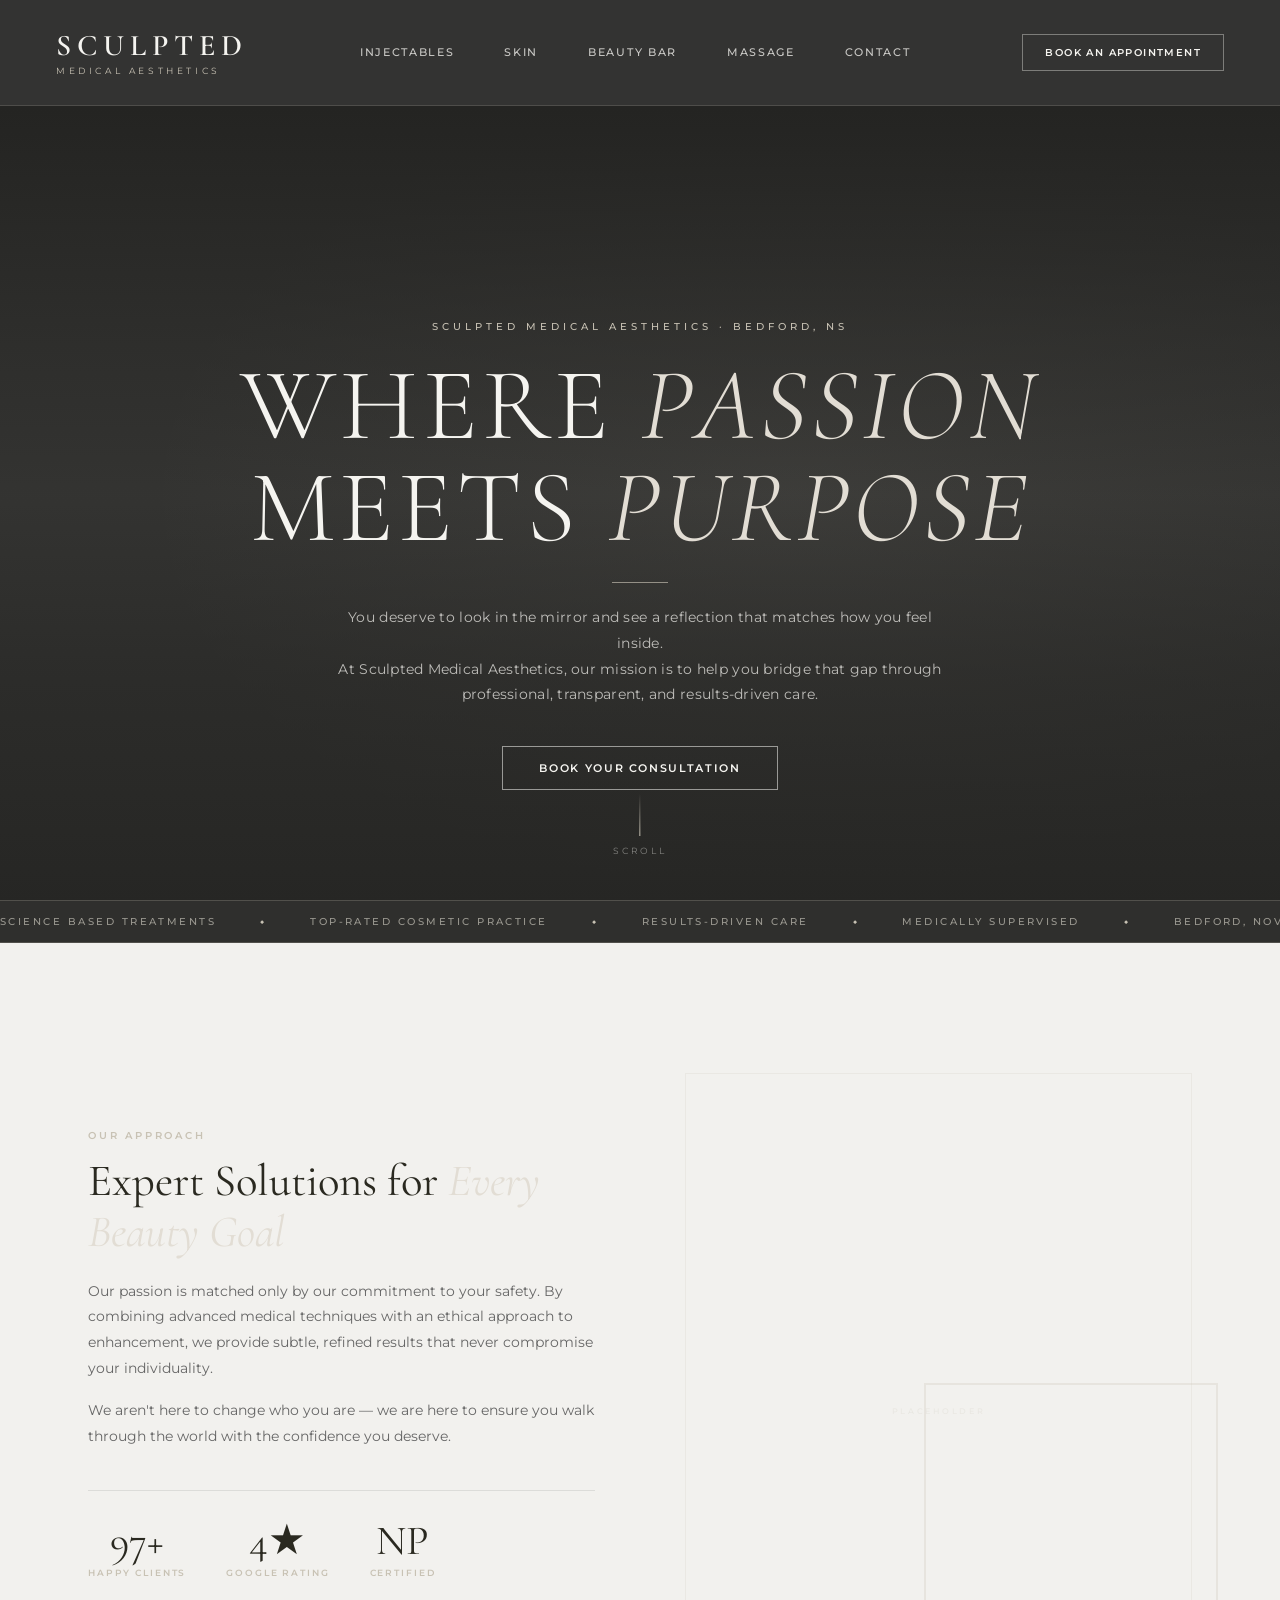
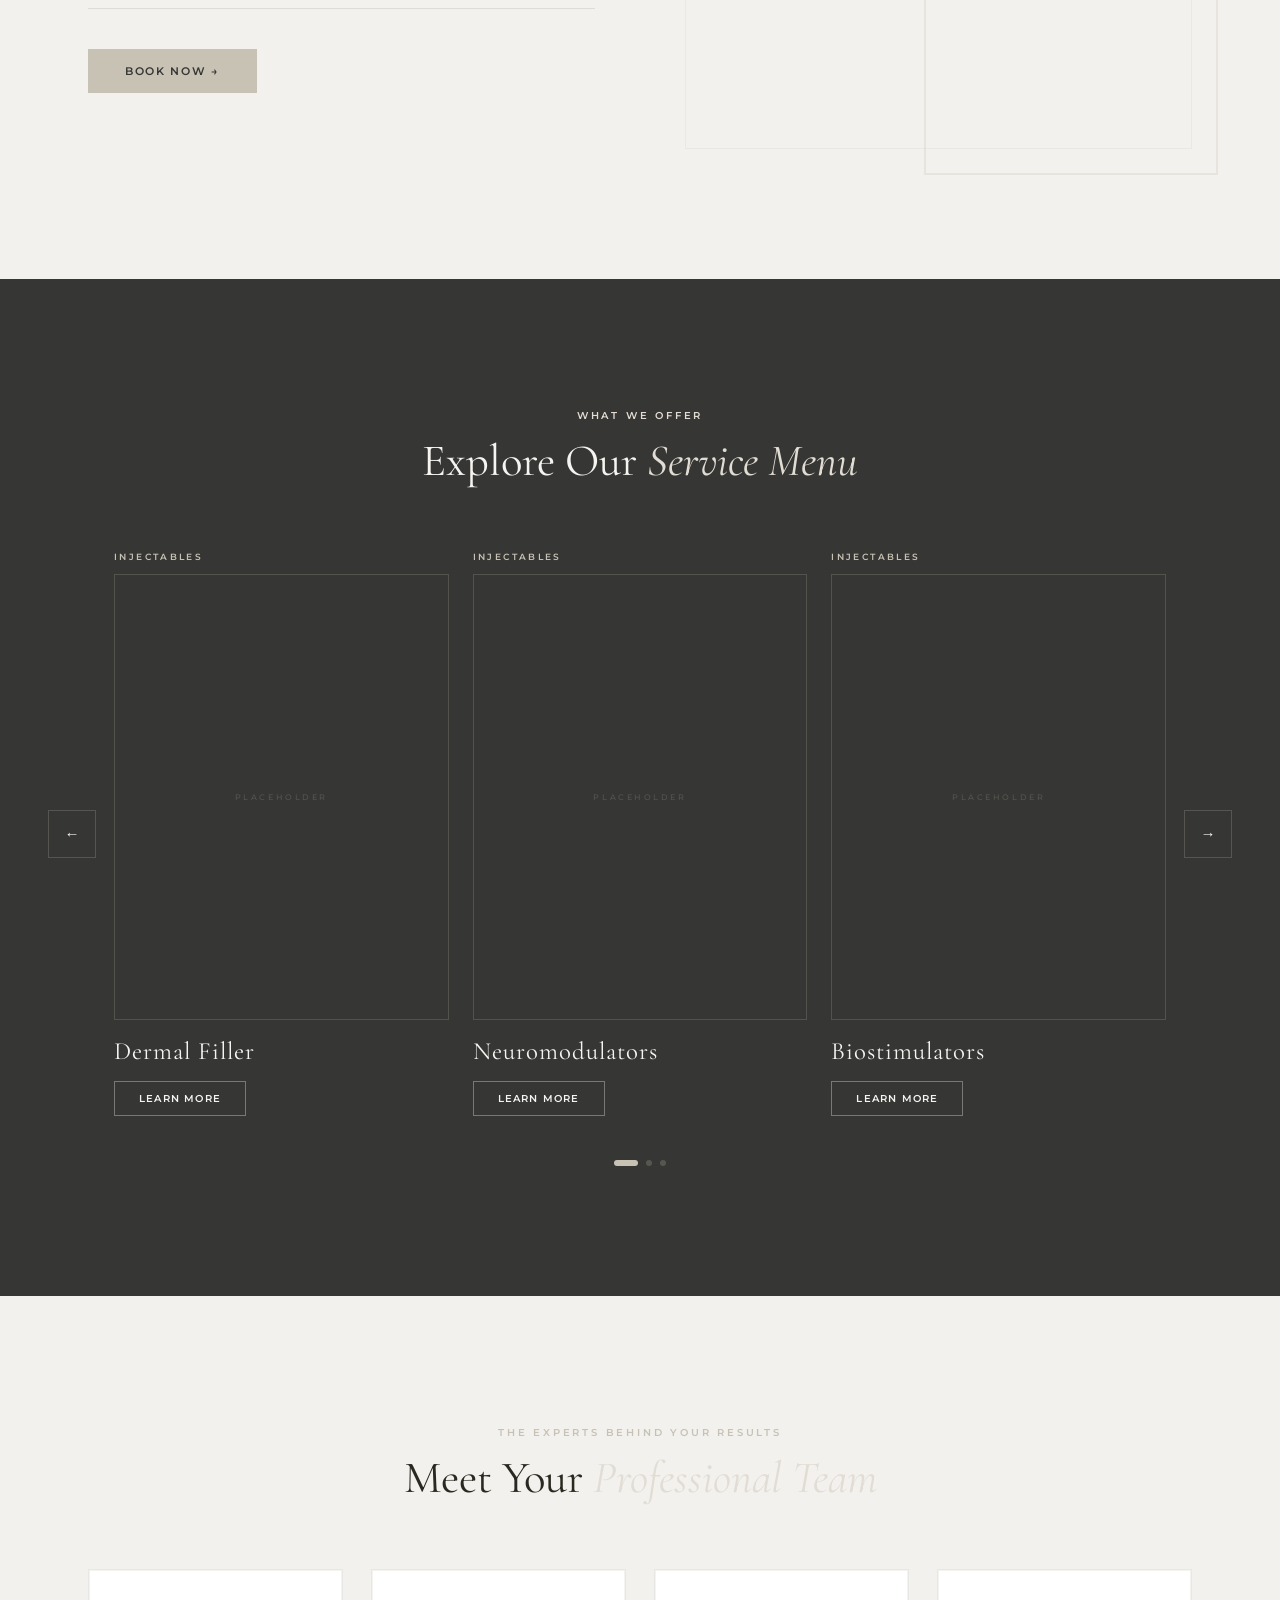
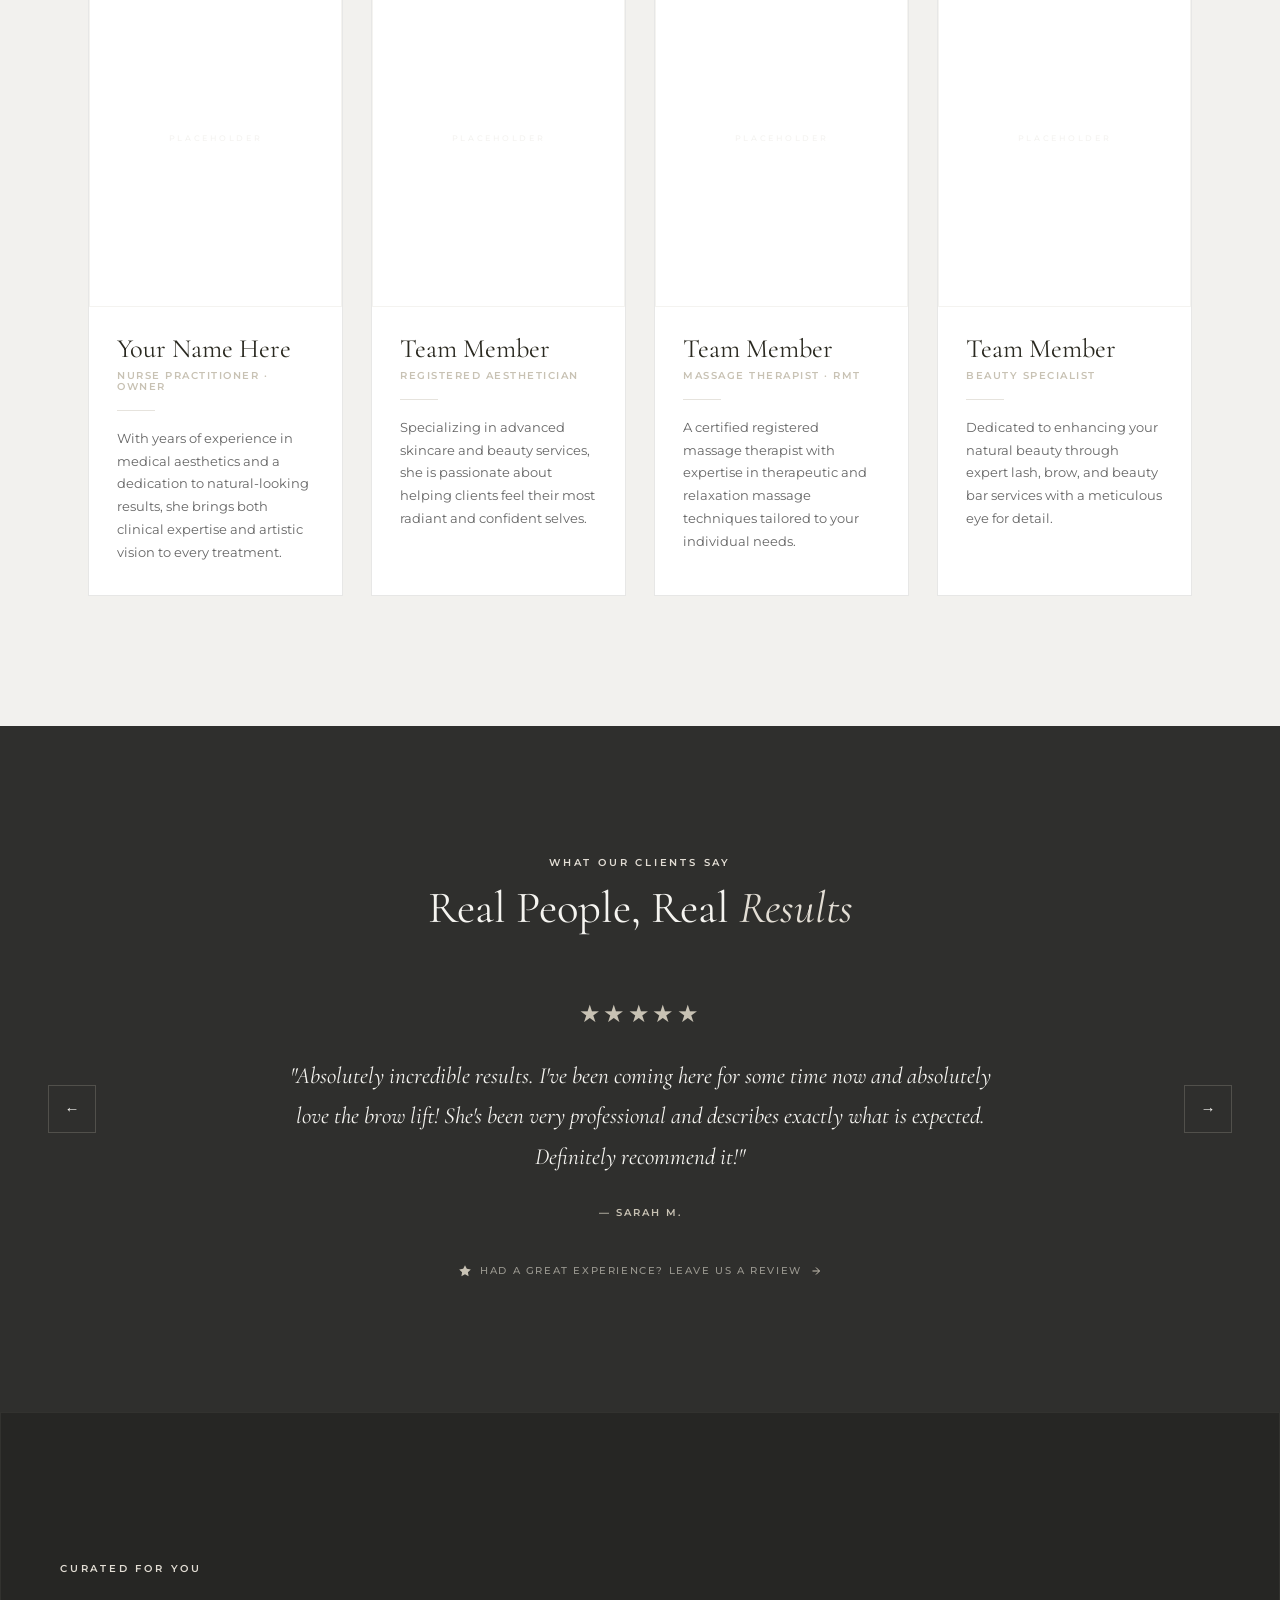
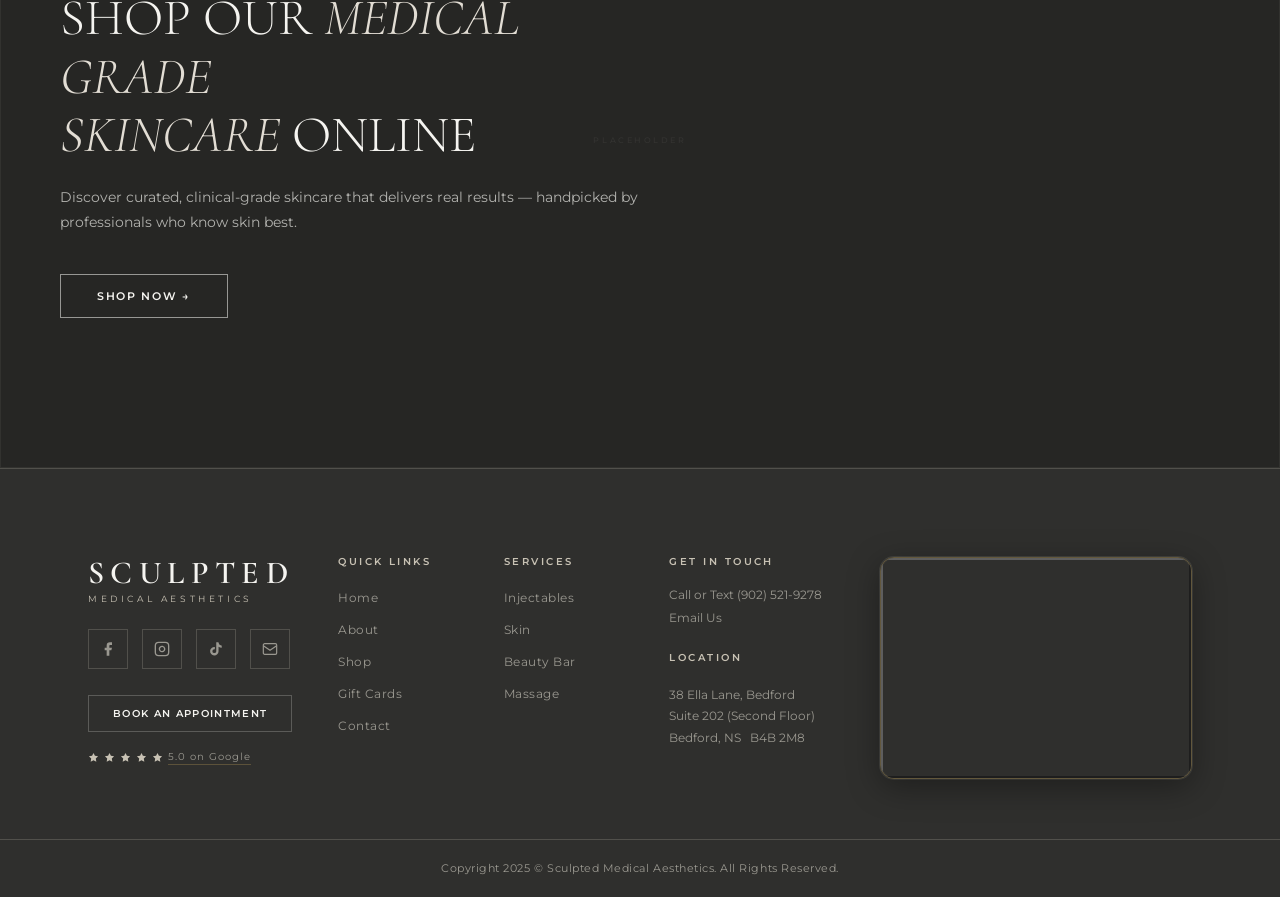
==== index.html @ 1b0f69d8 "Sculpted Medical Aesthetics — Client Website" ====
<!DOCTYPE html>
<html lang="en">
<head>
  <meta charset="UTF-8" />
  <meta name="viewport" content="width=device-width, initial-scale=1.0" />
  <title>Sculpted Medical Aesthetics</title>
  <link rel="preconnect" href="https://fonts.googleapis.com" />
  <link rel="preconnect" href="https://fonts.gstatic.com" crossorigin />
  <link href="https://fonts.googleapis.com/css2?family=Cormorant+Garamond:ital,wght@0,300;0,400;0,600;1,300;1,400;1,600&family=Montserrat:wght@300;400;500;600;700&display=swap" rel="stylesheet" />
  <link rel="stylesheet" href="css/styles.css" />
</head>
<body>
<!-- LOADING SCREEN -->
<div id="loading-screen">
  <span class="loader-word">SCULPTED</span>
</div>

<!-- ================================================================
     HEADER
     ================================================================ -->
<header id="header">
  <div class="header-container">

    <!-- LOGO -->
    <a href="index.html" class="logo">
      <!-- Replace the div below with: <img src="assets/images/logo.png" alt="Sculpted" class="logo-img"> -->
      <div class="logo-placeholder">
        <span class="logo-main">SCULPTED</span>
        <span class="logo-sub">MEDICAL AESTHETICS</span>
      </div>
    </a>

    <!-- NAV -->
    <nav>
      <ul class="nav-list">

        <li class="nav-item has-dropdown">
          <a href="pages/injectables.html" class="nav-link">Injectables</a>
          <div class="dropdown">
            <div class="dropdown-inner">
              <a href="pages/injectables.html#dermal-filler"    class="dropdown-link">Dermal Filler</a>
              <a href="pages/injectables.html#neuromodulators"  class="dropdown-link">Neuromodulators</a>
              <a href="pages/injectables.html#biostimulators"   class="dropdown-link">Biostimulators</a>
              <a href="pages/injectables.html#deoxycholic-acid" class="dropdown-link">Deoxycholic Acid</a>
              <a href="pages/injectables.html#prp-prf"          class="dropdown-link">PRP / PRF</a>
              <a href="pages/injectables.html#lip-enhancement"  class="dropdown-link">Lip Enhancement</a>
            </div>
          </div>
        </li>

        <li class="nav-item has-dropdown">
          <a href="pages/skin.html" class="nav-link">Skin</a>
          <div class="dropdown">
            <div class="dropdown-inner">
              <a href="pages/skin.html#microneedling"   class="dropdown-link">Microneedling</a>
              <a href="pages/skin.html#chemical-peels"  class="dropdown-link">Chemical Peels</a>
              <a href="pages/skin.html#led-therapy"     class="dropdown-link">LED Therapy</a>
              <a href="pages/skin.html#hydrafacial"     class="dropdown-link">HydraFacial</a>
              <a href="pages/skin.html#laser"           class="dropdown-link">Laser Treatments</a>
            </div>
          </div>
        </li>

        <li class="nav-item has-dropdown">
          <a href="pages/beauty-bar.html" class="nav-link">Beauty Bar</a>
          <div class="dropdown">
            <div class="dropdown-inner">
              <a href="pages/beauty-bar.html#lash-extensions" class="dropdown-link">Lash Extensions</a>
              <a href="pages/beauty-bar.html#brow-lamination"  class="dropdown-link">Brow Lamination</a>
              <a href="pages/beauty-bar.html#lash-lift"        class="dropdown-link">Lash Lift &amp; Tint</a>
              <a href="pages/beauty-bar.html#microblading"     class="dropdown-link">Microblading</a>
              <a href="pages/beauty-bar.html#waxing"           class="dropdown-link">Waxing</a>
            </div>
          </div>
        </li>

        <li class="nav-item has-dropdown">
          <a href="pages/massage.html" class="nav-link">Massage</a>
          <div class="dropdown">
            <div class="dropdown-inner">
              <a href="pages/massage.html#swedish"   class="dropdown-link">Swedish Massage</a>
              <a href="pages/massage.html#deep-tissue" class="dropdown-link">Deep Tissue</a>
              <a href="pages/massage.html#hot-stone"   class="dropdown-link">Hot Stone</a>
              <a href="pages/massage.html#prenatal"    class="dropdown-link">Prenatal Massage</a>
              <a href="pages/massage.html#lymphatic"   class="dropdown-link">Lymphatic Drainage</a>
            </div>
          </div>
        </li>

        <li class="nav-item">
          <a href="pages/contact.html" class="nav-link">Contact</a>
        </li>

      </ul>
    </nav>

    <a href="https://sculptedmedicalaesthetics.janeapp.com/" target="_blank" rel="noopener" class="btn-book">BOOK AN APPOINTMENT</a>
    <button class="hamburger" id="hamburger" aria-label="Open menu"><span></span><span></span><span></span></button>
  </div>
</header>


<!-- ================================================================
     HERO
     ================================================================ -->
<section class="hero" id="home">
  <div class="hero-bg"></div>
  <div class="hero-overlay"></div>
  <div class="hero-content">
    <p class="hero-eyebrow">Sculpted Medical Aesthetics · Bedford, NS</p>
    <h1 class="hero-title">WHERE <em>PASSION</em><br>MEETS <em>PURPOSE</em></h1>
    <div class="hero-divider"></div>
    <p class="hero-text">
      You deserve to look in the mirror and see a reflection that matches how you feel inside.<br>
      At Sculpted Medical Aesthetics, our mission is to help you bridge that gap through<br>
      professional, transparent, and results-driven care.
    </p>
    <a href="pages/contact.html" class="btn-outline-light">BOOK YOUR CONSULTATION</a>
  </div>
  <div class="scroll-hint">
    <div class="scroll-line"></div>
    <span>SCROLL</span>
  </div>
</section>


<!-- ================================================================
     MARQUEE STRIP
     ================================================================ -->
<div class="marquee-strip">
  <div class="marquee-track">
    <span>Science Based Treatments</span><span class="marquee-dot">◆</span>
    <span>Top-Rated Cosmetic Practice</span><span class="marquee-dot">◆</span>
    <span>Results-Driven Care</span><span class="marquee-dot">◆</span>
    <span>Medically Supervised</span><span class="marquee-dot">◆</span>
    <span>Bedford, Nova Scotia</span><span class="marquee-dot">◆</span>
    <span>NP-Certified Provider</span><span class="marquee-dot">◆</span>
    <!-- duplicate for seamless loop -->
    <span>Science Based Treatments</span><span class="marquee-dot">◆</span>
    <span>Top-Rated Cosmetic Practice</span><span class="marquee-dot">◆</span>
    <span>Results-Driven Care</span><span class="marquee-dot">◆</span>
    <span>Medically Supervised</span><span class="marquee-dot">◆</span>
    <span>Bedford, Nova Scotia</span><span class="marquee-dot">◆</span>
    <span>NP-Certified Provider</span><span class="marquee-dot">◆</span>
  </div>
</div>


<!-- ================================================================
     EXPERT SOLUTIONS
     ================================================================ -->
<section class="expert-solutions">
  <div class="container">
    <div class="expert-grid">

      <div class="expert-text" data-animate>
        <p class="section-label">Our Approach</p>
        <h2 class="section-title">Expert Solutions for <em>Every Beauty Goal</em></h2>
        <p class="section-body">Our passion is matched only by our commitment to your safety. By combining advanced medical techniques with an ethical approach to enhancement, we provide subtle, refined results that never compromise your individuality.</p>
        <p class="section-body">We aren't here to change who you are — we are here to ensure you walk through the world with the confidence you deserve.</p>
        <div class="expert-stats">
          <div class="stat">
            <span class="stat-number">100+</span>
            <span class="stat-label">Happy Clients</span>
          </div>
          <div class="stat">
            <span class="stat-number">5★</span>
            <span class="stat-label">Google Rating</span>
          </div>
          <div class="stat">
            <span class="stat-number">NP</span>
            <span class="stat-label">Certified</span>
          </div>
        </div>
        <a href="pages/contact.html" class="btn-gold">BOOK NOW &rarr;</a>
      </div>

      <div class="expert-image" data-animate>
        <div class="img-frame">
          <div class="img-placeholder grad-warm"></div>
        </div>
        <div class="img-accent-box"></div>
      </div>

    </div>
  </div>
</section>


<!-- ================================================================
     EXPLORE SERVICE MENU
     ================================================================ -->
<section class="services-section">
  <div class="container">
    <div class="section-header" data-animate>
      <p class="section-label light">What We Offer</p>
      <h2 class="section-title light">Explore Our <em>Service Menu</em></h2>
    </div>
  </div>

  <div class="services-carousel-wrapper">
    <button class="carousel-btn" id="servicePrev">&#8592;</button>

    <div class="services-carousel" id="servicesCarousel">
      <div class="services-track" id="servicesTrack">

        <div class="service-card">
          <div class="service-label">Injectables</div>
          <div class="service-img grad-warm"></div>
          <div class="service-info">
            <h3>Dermal Filler</h3>
            <a href="pages/injectables.html#dermal-filler" class="btn-service">LEARN MORE</a>
          </div>
        </div>

        <div class="service-card">
          <div class="service-label">Injectables</div>
          <div class="service-img grad-gold"></div>
          <div class="service-info">
            <h3>Neuromodulators</h3>
            <a href="pages/injectables.html#neuromodulators" class="btn-service">LEARN MORE</a>
          </div>
        </div>

        <div class="service-card">
          <div class="service-label">Injectables</div>
          <div class="service-img grad-rose"></div>
          <div class="service-info">
            <h3>Biostimulators</h3>
            <a href="pages/injectables.html#biostimulators" class="btn-service">LEARN MORE</a>
          </div>
        </div>

        <div class="service-card">
          <div class="service-label">Skin</div>
          <div class="service-img grad-moody"></div>
          <div class="service-info">
            <h3>Microneedling</h3>
            <a href="pages/skin.html#microneedling" class="btn-service">LEARN MORE</a>
          </div>
        </div>

        <div class="service-card">
          <div class="service-label">Skin</div>
          <div class="service-img grad-taupe"></div>
          <div class="service-info">
            <h3>Chemical Peels</h3>
            <a href="pages/skin.html#chemical-peels" class="btn-service">LEARN MORE</a>
          </div>
        </div>

        <div class="service-card">
          <div class="service-label">Beauty Bar</div>
          <div class="service-img grad-warm"></div>
          <div class="service-info">
            <h3>Lash Extensions</h3>
            <a href="pages/beauty-bar.html#lash-extensions" class="btn-service">LEARN MORE</a>
          </div>
        </div>

        <div class="service-card">
          <div class="service-label">Beauty Bar</div>
          <div class="service-img grad-rose"></div>
          <div class="service-info">
            <h3>Brow Lamination</h3>
            <a href="pages/beauty-bar.html#brow-lamination" class="btn-service">LEARN MORE</a>
          </div>
        </div>

        <div class="service-card">
          <div class="service-label">Massage</div>
          <div class="service-img grad-gold"></div>
          <div class="service-info">
            <h3>Swedish Massage</h3>
            <a href="pages/massage.html#swedish" class="btn-service">LEARN MORE</a>
          </div>
        </div>

        <div class="service-card">
          <div class="service-label">Massage</div>
          <div class="service-img grad-moody"></div>
          <div class="service-info">
            <h3>Deep Tissue</h3>
            <a href="pages/massage.html#deep-tissue" class="btn-service">LEARN MORE</a>
          </div>
        </div>

      </div>
    </div>

    <button class="carousel-btn" id="serviceNext">&#8594;</button>
  </div>

  <div class="carousel-dots" id="carouselDots"></div>
</section>


<!-- ================================================================
     MEET YOUR TEAM
     ================================================================ -->
<section class="team-section">
  <div class="container">
    <div class="section-header" data-animate>
      <p class="section-label">The Experts Behind Your Results</p>
      <h2 class="section-title">Meet Your <em>Professional Team</em></h2>
    </div>
    <div class="team-grid">

      <div class="team-card" data-animate>
        <div class="team-photo-wrapper">
          <div class="team-photo grad-warm"></div>
        </div>
        <div class="team-info">
          <h3 class="team-name">Your Name Here</h3>
          <p class="team-role">Nurse Practitioner · Owner</p>
          <div class="team-divider"></div>
          <p class="team-bio">With years of experience in medical aesthetics and a dedication to natural-looking results, she brings both clinical expertise and artistic vision to every treatment.</p>
        </div>
      </div>

      <div class="team-card" data-animate>
        <div class="team-photo-wrapper">
          <div class="team-photo grad-rose"></div>
        </div>
        <div class="team-info">
          <h3 class="team-name">Team Member</h3>
          <p class="team-role">Registered Aesthetician</p>
          <div class="team-divider"></div>
          <p class="team-bio">Specializing in advanced skincare and beauty services, she is passionate about helping clients feel their most radiant and confident selves.</p>
        </div>
      </div>

      <div class="team-card" data-animate>
        <div class="team-photo-wrapper">
          <div class="team-photo grad-gold"></div>
        </div>
        <div class="team-info">
          <h3 class="team-name">Team Member</h3>
          <p class="team-role">Massage Therapist · RMT</p>
          <div class="team-divider"></div>
          <p class="team-bio">A certified registered massage therapist with expertise in therapeutic and relaxation massage techniques tailored to your individual needs.</p>
        </div>
      </div>

      <div class="team-card" data-animate>
        <div class="team-photo-wrapper">
          <div class="team-photo grad-taupe"></div>
        </div>
        <div class="team-info">
          <h3 class="team-name">Team Member</h3>
          <p class="team-role">Beauty Specialist</p>
          <div class="team-divider"></div>
          <p class="team-bio">Dedicated to enhancing your natural beauty through expert lash, brow, and beauty bar services with a meticulous eye for detail.</p>
        </div>
      </div>

    </div>
  </div>
</section>


<!-- ================================================================
     CLIENT REVIEWS
     ================================================================ -->
<section class="results-section">
  <div class="container">
    <div class="section-header" data-animate>
      <p class="section-label light">What Our Clients Say</p>
      <h2 class="section-title light">Real People, Real <em>Results</em></h2>
    </div>
  </div>

  <div class="testimonials-wrapper">
    <button class="carousel-btn" id="testPrev">&#8592;</button>

    <div class="testimonials-track-container">
      <div class="testimonials-track" id="testimonialsTrack">

        <div class="testimonial-card">
          <div class="review-stars">★★★★★</div>
          <p class="testimonial-quote">"Absolutely incredible results. I've been coming here for some time now and absolutely love the brow lift! She's been very professional and describes exactly what is expected. Definitely recommend it!"</p>
          <p class="testimonial-author">— Sarah M.</p>
        </div>

        <div class="testimonial-card">
          <div class="review-stars">★★★★★</div>
          <p class="testimonial-quote">"I walked in feeling nervous and walked out feeling like myself again. The results are so natural — exactly what I was hoping for. Highly, highly recommend."</p>
          <p class="testimonial-author">— Jessica R.</p>
        </div>

        <div class="testimonial-card">
          <div class="review-stars">★★★★★</div>
          <p class="testimonial-quote">"Best decision I ever made. The professionalism, the atmosphere, the results — everything exceeded my expectations. I won't go anywhere else."</p>
          <p class="testimonial-author">— Amanda L.</p>
        </div>

        <div class="testimonial-card">
          <div class="review-stars">★★★★★</div>
          <p class="testimonial-quote">"I was so impressed with the level of care and attention I received. The space is beautiful, the staff is warm, and the results speak for themselves. Truly a 5-star experience."</p>
          <p class="testimonial-author">— Natalie K.</p>
        </div>

        <div class="testimonial-card">
          <div class="review-stars">★★★★★</div>
          <p class="testimonial-quote">"Coming here has genuinely boosted my confidence. Every visit feels so personalized — she takes the time to understand exactly what you want and delivers every single time."</p>
          <p class="testimonial-author">— Olivia T.</p>
        </div>

      </div>
    </div>

    <button class="carousel-btn" id="testNext">&#8594;</button>
  </div>

  <div class="review-nudge">
    <a href="https://www.google.com/maps?cid=10813723003576618194" target="_blank" rel="noopener" class="review-nudge-link">
      <svg viewBox="0 0 24 24" fill="currentColor" width="14" height="14"><path d="M12 2l3.09 6.26L22 9.27l-5 4.87 1.18 6.88L12 17.77l-6.18 3.25L7 14.14 2 9.27l6.91-1.01L12 2z"/></svg>
      Had a great experience? Leave us a review
      <svg viewBox="0 0 24 24" fill="none" stroke="currentColor" stroke-width="2" width="12" height="12"><path d="M5 12h14M12 5l7 7-7 7"/></svg>
    </a>
  </div>
</section>


<!-- ================================================================
     SHOP SKINCARE BANNER
     ================================================================ -->
<section class="shop-banner">
  <div class="shop-banner-bg grad-taupe"></div>
  <div class="shop-banner-overlay"></div>
  <div class="shop-banner-content" data-animate>
    <p class="section-label light">Curated For You</p>
    <h2 class="shop-title">SHOP OUR <em>MEDICAL GRADE<br>SKINCARE</em> ONLINE</h2>
    <p class="shop-subtitle">Discover curated, clinical-grade skincare that delivers real results — handpicked by professionals who know skin best.</p>
    <a href="#" class="btn-outline-light">SHOP NOW &rarr;</a>
  </div>
</section>


<!-- ================================================================
     FOOTER
     ================================================================ -->
<footer class="footer">
  <div class="footer-container">

    <!-- Brand -->
    <div class="footer-brand">
      <a href="index.html" class="footer-logo logo-placeholder">
        <span class="logo-main">SCULPTED</span>
        <span class="logo-sub">MEDICAL AESTHETICS</span>
      </a>
      <div class="footer-socials">
        <a href="https://www.facebook.com/profile.php?id=100095470361294" target="_blank" rel="noopener" class="social-icon" aria-label="Facebook">
          <svg viewBox="0 0 24 24" fill="currentColor"><path d="M18 2h-3a5 5 0 0 0-5 5v3H7v4h3v8h4v-8h3l1-4h-4V7a1 1 0 0 1 1-1h3z"/></svg>
        </a>
        <a href="https://www.instagram.com/sculptedmedicalaesthetics/" target="_blank" rel="noopener" class="social-icon" aria-label="Instagram">
          <svg viewBox="0 0 24 24" fill="none" stroke="currentColor" stroke-width="2"><rect x="2" y="2" width="20" height="20" rx="5"/><path d="M16 11.37A4 4 0 1 1 12.63 8 4 4 0 0 1 16 11.37z"/><line x1="17.5" y1="6.5" x2="17.51" y2="6.5"/></svg>
        </a>
        <a href="https://www.tiktok.com/@sculptedmedaesthetics?lang=en" target="_blank" rel="noopener" class="social-icon" aria-label="TikTok">
          <svg viewBox="0 0 24 24" fill="currentColor"><path d="M19.59 6.69a4.83 4.83 0 0 1-3.77-4.25V2h-3.45v13.67a2.89 2.89 0 0 1-2.88 2.5 2.89 2.89 0 0 1-2.89-2.89 2.89 2.89 0 0 1 2.89-2.89c.28 0 .54.04.79.1V9.01a6.34 6.34 0 1 0 5.54 6.29V8.69a8.19 8.19 0 0 0 4.78 1.52V6.75a4.85 4.85 0 0 1-1.01-.06z"/></svg>
        </a>
        <a href="mailto:scupltedmedaesthetics@gmail.com" class="social-icon" aria-label="Email"><svg viewBox="0 0 24 24" fill="none" stroke="currentColor" stroke-width="1.8"><rect x="2" y="4" width="20" height="16" rx="2"/><path d="M2 7l10 7 10-7"/></svg></a>
      </div>
      <a href="https://sculptedmedicalaesthetics.janeapp.com/" target="_blank" rel="noopener" class="btn-book-footer">BOOK AN APPOINTMENT</a>
      <a href="https://www.google.com/maps?cid=10813723003576618194" target="_blank" rel="noopener" class="footer-review-link">
        <svg viewBox="0 0 24 24" fill="currentColor" width="11" height="11"><path d="M12 2l3.09 6.26L22 9.27l-5 4.87 1.18 6.88L12 17.77l-6.18 3.25L7 14.14 2 9.27l6.91-1.01L12 2z"/></svg>
        <svg viewBox="0 0 24 24" fill="currentColor" width="11" height="11"><path d="M12 2l3.09 6.26L22 9.27l-5 4.87 1.18 6.88L12 17.77l-6.18 3.25L7 14.14 2 9.27l6.91-1.01L12 2z"/></svg>
        <svg viewBox="0 0 24 24" fill="currentColor" width="11" height="11"><path d="M12 2l3.09 6.26L22 9.27l-5 4.87 1.18 6.88L12 17.77l-6.18 3.25L7 14.14 2 9.27l6.91-1.01L12 2z"/></svg>
        <svg viewBox="0 0 24 24" fill="currentColor" width="11" height="11"><path d="M12 2l3.09 6.26L22 9.27l-5 4.87 1.18 6.88L12 17.77l-6.18 3.25L7 14.14 2 9.27l6.91-1.01L12 2z"/></svg>
        <svg viewBox="0 0 24 24" fill="currentColor" width="11" height="11"><path d="M12 2l3.09 6.26L22 9.27l-5 4.87 1.18 6.88L12 17.77l-6.18 3.25L7 14.14 2 9.27l6.91-1.01L12 2z"/></svg>
        <span>5.0 on Google</span>
      </a>
    </div>

    <!-- Quick Links -->
    <div class="footer-links">
      <h4>Quick Links</h4>
      <ul>
        <li><a href="index.html">Home</a></li>
        <li><a href="#">About</a></li>
        <li><a href="#">Shop</a></li>
        <li><a href="#">Gift Cards</a></li>
        <li><a href="pages/contact.html">Contact</a></li>
      </ul>
    </div>

    <!-- Services -->
    <div class="footer-links">
      <h4>Services</h4>
      <ul>
        <li><a href="pages/injectables.html">Injectables</a></li>
        <li><a href="pages/skin.html">Skin</a></li>
        <li><a href="pages/beauty-bar.html">Beauty Bar</a></li>
        <li><a href="pages/massage.html">Massage</a></li>
      </ul>
    </div>

    <!-- Contact + Location -->
    <div class="footer-contact">
      <div class="footer-contact-block">
        <h4>Get In Touch</h4>
        <a href="tel:9025219278">Call or Text (902) 521-9278</a>
        <a href="mailto:scupltedmedaesthetics@gmail.com">Email Us</a>
      </div>
      <div class="footer-contact-block">
        <h4>Location</h4>
        <p>38 Ella Lane, Bedford<br>Suite 202 (Second Floor)<br>Bedford, NS &nbsp; B4B 2M8</p>
      </div>
    </div>
    <div class="footer-map"><iframe src="https://maps.google.com/maps?q=Sculpted+Medical+Aesthetics,38+Ella+Ln,Bedford,NS+B4B+2M8&z=16&output=embed" allowfullscreen="" loading="lazy" referrerpolicy="no-referrer-when-downgrade" title="Sculpted Medical Aesthetics location"></iframe></div>
  </div>
  <div class="footer-bottom">
    <p>Copyright 2025 &copy; Sculpted Medical Aesthetics. All Rights Reserved.</p>
  </div>
</footer>


<!-- MOBILE NAV -->
<div class="mobile-nav" id="mobileNav">
  <button class="mobile-nav-close" id="mobileNavClose">&times;</button>
  <ul class="mobile-nav-list">
    <li class="mobile-nav-item">
      <a href="pages/injectables.html" class="mobile-nav-link">Injectables</a>
      <div class="mobile-nav-sub">
        <a href="pages/injectables.html#dermal-filler">Dermal Filler</a>
        <a href="pages/injectables.html#neuromodulators">Neuromodulators</a>
        <a href="pages/injectables.html#biostimulators">Biostimulators</a>
        <a href="pages/injectables.html#deoxycholic-acid">Deoxycholic Acid</a>
        <a href="pages/injectables.html#prp-prf">PRP / PRF</a>
        <a href="pages/injectables.html#lip-enhancement">Lip Enhancement</a>
      </div>
    </li>
    <li class="mobile-nav-item">
      <a href="pages/skin.html" class="mobile-nav-link">Skin</a>
      <div class="mobile-nav-sub">
        <a href="pages/skin.html#microneedling">Microneedling</a>
        <a href="pages/skin.html#chemical-peels">Chemical Peels</a>
        <a href="pages/skin.html#led-therapy">LED Therapy</a>
        <a href="pages/skin.html#hydrafacial">HydraFacial</a>
        <a href="pages/skin.html#laser">Laser Treatments</a>
      </div>
    </li>
    <li class="mobile-nav-item">
      <a href="pages/beauty-bar.html" class="mobile-nav-link">Beauty Bar</a>
      <div class="mobile-nav-sub">
        <a href="pages/beauty-bar.html#lash-extensions">Lash Extensions</a>
        <a href="pages/beauty-bar.html#brow-lamination">Brow Lamination</a>
        <a href="pages/beauty-bar.html#lash-lift">Lash Lift &amp; Tint</a>
        <a href="pages/beauty-bar.html#microblading">Microblading</a>
        <a href="pages/beauty-bar.html#waxing">Waxing</a>
      </div>
    </li>
    <li class="mobile-nav-item">
      <a href="pages/massage.html" class="mobile-nav-link">Massage</a>
      <div class="mobile-nav-sub">
        <a href="pages/massage.html#swedish">Swedish Massage</a>
        <a href="pages/massage.html#deep-tissue">Deep Tissue</a>
        <a href="pages/massage.html#hot-stone">Hot Stone</a>
        <a href="pages/massage.html#prenatal">Prenatal Massage</a>
        <a href="pages/massage.html#lymphatic">Lymphatic Drainage</a>
      </div>
    </li>
    <li class="mobile-nav-item">
      <a href="pages/contact.html" class="mobile-nav-link">Contact</a>
    </li>
  </ul>
  <div class="mobile-nav-divider"></div>
  <div class="mobile-nav-bottom">
    <a href="https://sculptedmedicalaesthetics.janeapp.com/" target="_blank" rel="noopener">BOOK AN APPOINTMENT</a>
  </div>
</div>
<!-- BACK TO TOP -->
<button id="back-to-top" aria-label="Back to top">
  <svg viewBox="0 0 24 24" fill="none" stroke="currentColor" stroke-width="1.8"><path d="M18 15l-6-6-6 6"/></svg>
</button>
<!-- FLOATING BOOK (mobile) -->
<a id="float-book" href="https://sculptedmedicalaesthetics.janeapp.com/" target="_blank" rel="noopener">BOOK NOW</a>
<script src="js/main.js"></script>
</body>
</html>
---- css/styles.css ----
/* ============================================================
   SCULPTED MEDICAL AESTHETICS — styles.css
   ============================================================ */

/* ===== VARIABLES ===== */
:root {
  --bg-primary:    #363634;
  --bg-secondary:  #2F2F2D;
  --bg-card:       #3E3E3C;
  --bg-light:      #F2F1EE;
  --gold:          #C8C2B4;
  --gold-light:    #E2DDD4;
  --cream:         #F5F4F0;
  --text-muted:    #9A9890;
  --text-dark:     #2A2920;
  --border-gold:   rgba(200,194,180,0.22);
  --font-display:  'Cormorant Garamond', serif;
  --font-body:     'Montserrat', sans-serif;
  --ease:          cubic-bezier(0.4, 0, 0.2, 1);
  --transition:    all 0.35s cubic-bezier(0.4, 0, 0.2, 1);
}

/* ===== RESET ===== */
*, *::before, *::after { box-sizing: border-box; margin: 0; padding: 0; }
html { scroll-behavior: smooth; }
body {
  font-family: var(--font-body);
  background: var(--bg-primary);
  color: var(--cream);
  overflow-x: hidden;
  -webkit-font-smoothing: antialiased;
}
a { text-decoration: none; color: inherit; }
ul { list-style: none; }
img { display: block; width: 100%; }

/* ===== PLACEHOLDER IMAGE STYLES ===== */
.grad-warm, .grad-gold, .grad-rose, .grad-moody, .grad-taupe {
  background: transparent;
  border: 1px solid rgba(200,194,180,0.20);
  display: flex; align-items: center; justify-content: center;
  position: relative;
}
.grad-warm::after, .grad-gold::after, .grad-rose::after,
.grad-moody::after, .grad-taupe::after {
  content: 'PLACEHOLDER';
  font-family: var(--font-body);
  font-size: 8px; font-weight: 500;
  letter-spacing: 0.32em; text-transform: uppercase;
  color: rgba(200,194,180,0.22);
}
/* shop banner & hero still need a real background */
.shop-banner-bg { background: #2A2A29; }

/* ===== TYPOGRAPHY ===== */
h1,h2,h3,h4 { font-family: var(--font-display); font-weight: 400; line-height: 1.1; }
em { font-style: italic; color: var(--gold-light); }

/* ===== LAYOUT ===== */
.container { max-width: 1200px; margin: 0 auto; padding: 0 48px; }

/* ===== SHARED SECTION STYLES ===== */
.section-label {
  font-family: var(--font-body);
  font-size: 10px; font-weight: 600;
  letter-spacing: 0.28em; text-transform: uppercase;
  color: var(--gold); margin-bottom: 14px;
}
.section-label.light { color: var(--gold-light); }
.section-title {
  font-size: clamp(2rem, 3.5vw, 3rem);
  color: var(--text-dark); margin-bottom: 20px; line-height: 1.15;
}
.section-title.light { color: var(--cream); }
.section-body { font-size: 14px; line-height: 1.85; color: #666666; margin-bottom: 16px; }
.section-header { text-align: center; margin-bottom: 64px; }

/* ===== BUTTONS ===== */
.btn-gold {
  display: inline-block; padding: 14px 36px;
  background: var(--gold); color: var(--bg-primary);
  font-family: var(--font-body); font-size: 11px; font-weight: 600;
  letter-spacing: 0.15em; border: 1px solid var(--gold);
  transition: var(--transition);
}
.btn-gold:hover { background: transparent; color: var(--gold); }

.btn-outline-light {
  display: inline-block; padding: 14px 36px;
  border: 1px solid rgba(245,244,240,0.55); color: var(--cream);
  font-family: var(--font-body); font-size: 11px; font-weight: 600;
  letter-spacing: 0.15em; transition: var(--transition);
}
.btn-outline-light:hover { background: rgba(245,244,240,0.08); border-color: var(--cream); }

.btn-service {
  display: inline-block; padding: 10px 24px;
  border: 1px solid rgba(245,244,240,0.35); color: var(--cream);
  font-family: var(--font-body); font-size: 10px; font-weight: 600;
  letter-spacing: 0.12em; transition: var(--transition);
}
.btn-service:hover { border-color: var(--gold); color: var(--gold); }

/* ===== SCROLL ANIMATIONS ===== */
[data-animate] {
  opacity: 0; transform: translateY(32px);
  transition: opacity 0.75s var(--ease), transform 0.75s var(--ease);
}
[data-animate].in-view { opacity: 1; transform: translateY(0); }
[data-animate]:nth-child(2) { transition-delay: 0.12s; }
[data-animate]:nth-child(3) { transition-delay: 0.24s; }

/* ================================================================
   HEADER
   ================================================================ */
#header {
  position: fixed; top: 0; left: 0; right: 0; z-index: 1000;
  height: 106px; display: flex; align-items: center;
  padding: 0 56px;
  background: #333332;
  border-bottom: 1px solid rgba(200,194,180,0.18);
  transition: transform 0.5s var(--ease), opacity 0.5s ease;
}
#header.scrolled { background: #2A2A29; }
#header.hidden   { transform: translateY(-100%); opacity: 0; }

.header-container {
  width: 100%; max-width: 1400px; margin: 0 auto;
  display: flex; align-items: center; justify-content: space-between;
}

/* LOGO */
.logo { display: flex; align-items: center; }
.logo-placeholder { display: flex; flex-direction: column; line-height: 1; }
.logo-img { height: 48px; width: auto; }
.logo-main {
  font-family: var(--font-display); font-size: 30px; font-weight: 600;
  letter-spacing: 0.20em; color: var(--cream);
}
.logo-sub {
  font-family: var(--font-body); font-size: 9px; font-weight: 400;
  letter-spacing: 0.40em; color: var(--gold); margin-top: 5px;
}

/* NAV */
.nav-list { display: flex; gap: 18px; align-items: center; }
.nav-item  { position: relative; }
.nav-link  {
  font-family: var(--font-body); font-size: 10.5px; font-weight: 500;
  letter-spacing: 0.16em; text-transform: uppercase;
  color: rgba(245,244,240,0.78); padding: 10px 16px;
  display: block; transition: color 0.25s ease; cursor: pointer;
}
.nav-link:hover { color: var(--gold); }
.nav-link.active {
  color: var(--gold);
  position: relative;
}
.nav-link.active::after {
  content: '';
  position: absolute;
  bottom: 4px; left: 50%;
  transform: translateX(-50%);
  width: 18px; height: 1px;
  background: var(--gold);
  opacity: 0.7;
}

/* DROPDOWN */
.dropdown {
  position: absolute; top: 100%; left: 50%;
  transform: translateX(-50%) translateY(-6px);
  opacity: 0; visibility: hidden; pointer-events: none;
  transition: all 0.3s var(--ease); padding-top: 10px; min-width: 210px;
}
.nav-item:hover .dropdown {
  opacity: 1; visibility: visible; pointer-events: auto;
  transform: translateX(-50%) translateY(0);
}
.dropdown-inner {
  background: rgba(34,34,33,0.98); backdrop-filter: blur(18px);
  border: 1px solid var(--border-gold); border-top: 2px solid var(--gold);
  padding: 14px 0;
}
.dropdown-link {
  display: block; padding: 9px 24px;
  font-family: var(--font-body); font-size: 10px; font-weight: 400;
  letter-spacing: 0.1em; text-transform: uppercase;
  color: var(--text-muted); transition: all 0.2s ease;
}
.dropdown-link:hover {
  color: var(--gold); padding-left: 32px;
  background: rgba(200,194,180,0.07);
}

/* BOOK BTN */
.btn-book {
  font-family: var(--font-body); font-size: 10px; font-weight: 600;
  letter-spacing: 0.14em; text-transform: uppercase;
  color: var(--cream); border: 1px solid rgba(245,244,240,0.38);
  padding: 11px 22px; transition: var(--transition); white-space: nowrap;
}
.btn-book:hover { border-color: var(--gold); color: var(--gold); background: rgba(200,194,180,0.06); }

/* ================================================================
   HERO
   ================================================================ */
.hero {
  position: relative; height: 100vh; min-height: 720px;
  display: flex; align-items: flex-end; padding-bottom: 110px;
  overflow: hidden;
}
.hero-bg {
  position: absolute; inset: 0; z-index: 0;
  background: #363634;
}
.hero-bg::after {
  content: '';
  position: absolute; inset: 0;
  background: radial-gradient(ellipse at 62% 55%, rgba(200,194,180,0.08) 0%, transparent 58%);
}
.hero-overlay {
  position: absolute; inset: 0; z-index: 1;
  /* fully opaque at top so header merges seamlessly, opens up in the middle */
  background: linear-gradient(to bottom,
    rgba(36,36,34,1.00) 0%,
    rgba(36,36,34,1.00) 12%,
    rgba(36,36,34,0.45) 38%,
    rgba(36,36,34,0.15) 55%,
    rgba(36,36,34,0.55) 75%,
    rgba(36,36,34,0.88) 100%);
}
.hero-content {
  position: relative; z-index: 2;
  text-align: center; width: 100%; padding: 0 48px;
}
.hero-eyebrow {
  font-family: var(--font-body); font-size: 9.5px; font-weight: 500;
  letter-spacing: 0.42em; text-transform: uppercase;
  color: var(--gold); margin-bottom: 22px;
}
.hero-title {
  font-family: var(--font-display); font-size: clamp(3.2rem, 8vw, 7.5rem);
  font-weight: 300; letter-spacing: 0.04em;
  color: var(--cream); line-height: 1.0; margin-bottom: 24px;
}
.hero-title em { font-style: italic; color: var(--gold-light); font-weight: 300; }
.hero-divider {
  width: 56px; height: 1px; background: var(--gold);
  margin: 22px auto; opacity: 0.65;
}
.hero-text {
  font-size: 13.5px; line-height: 1.9;
  color: rgba(245,244,240,0.72); letter-spacing: 0.02em;
  max-width: 620px; margin: 0 auto 38px;
}
.scroll-hint {
  position: absolute; bottom: 44px; left: 50%;
  transform: translateX(-50%); z-index: 2;
  display: flex; flex-direction: column; align-items: center; gap: 10px;
}
.scroll-hint span { font-size: 8.5px; letter-spacing: 0.32em; color: rgba(245,244,240,0.45); }
.scroll-line {
  width: 1px; height: 42px;
  background: linear-gradient(to bottom, transparent, var(--gold));
  animation: scrollPulse 2.2s ease-in-out infinite;
}
@keyframes scrollPulse {
  0%,100% { opacity: 0.3; transform: scaleY(0.8); }
  50%      { opacity: 1;   transform: scaleY(1.1); }
}

/* ================================================================
   MARQUEE STRIP
   ================================================================ */
.marquee-strip {
  background: var(--bg-secondary);
  border-top: 1px solid var(--border-gold);
  border-bottom: 1px solid var(--border-gold);
  padding: 15px 0; overflow: hidden;
}
.marquee-track {
  display: flex; align-items: center; gap: 44px;
  white-space: nowrap;
  animation: marquee 36s linear infinite;
  width: max-content;
}
.marquee-track span {
  font-family: var(--font-body); font-size: 9.5px; font-weight: 500;
  letter-spacing: 0.26em; text-transform: uppercase; color: var(--text-muted);
}
.marquee-dot { color: var(--gold) !important; font-size: 7px !important; }
@keyframes marquee { from { transform: translateX(0); } to { transform: translateX(-50%); } }

/* ================================================================
   EXPERT SOLUTIONS
   ================================================================ */
.expert-solutions { padding: 130px 0; background: var(--bg-light); }
.expert-grid {
  display: grid; grid-template-columns: 1fr 1fr;
  gap: 90px; align-items: center;
}
.expert-text .section-title { color: var(--text-dark); }
.expert-stats {
  display: flex; gap: 40px; margin: 40px 0;
  padding: 30px 0;
  border-top: 1px solid rgba(36,36,34,0.10);
  border-bottom: 1px solid rgba(36,36,34,0.10);
}
.stat { text-align: center; }
.stat-number {
  display: block; font-family: var(--font-display); font-size: 2.6rem;
  color: var(--text-dark); line-height: 1; margin-bottom: 6px;
}
.stat-label {
  display: block; font-size: 8.5px; letter-spacing: 0.22em;
  text-transform: uppercase; color: var(--gold); font-weight: 600;
}
.expert-image { position: relative; }
.img-frame { position: relative; aspect-ratio: 3/4; overflow: hidden; }
.img-frame .img-placeholder { width: 100%; height: 100%; }
.img-accent-box {
  position: absolute; bottom: -26px; right: -26px;
  width: 58%; height: 58%;
  border: 2px solid var(--gold); opacity: 0.28; z-index: -1;
}

/* ================================================================
   SERVICE MENU
   ================================================================ */
.services-section { padding: 130px 0; background: var(--bg-primary); }
.services-carousel-wrapper {
  position: relative; display: flex; align-items: center; gap: 18px;
  padding: 0 48px; margin-top: 10px;
}
.services-carousel { flex: 1; overflow: hidden; }
.services-track {
  display: flex; gap: 24px;
  transition: transform 0.55s var(--ease);
  will-change: transform;
}
.service-card { flex: 0 0 calc((100% - 48px) / 3); cursor: pointer; }
.service-label {
  font-family: var(--font-body); font-size: 8.5px; font-weight: 600;
  letter-spacing: 0.28em; text-transform: uppercase;
  color: var(--gold); margin-bottom: 12px;
}
.service-img {
  aspect-ratio: 3/4; width: 100%; overflow: hidden;
  transition: transform 0.55s ease;
}
.service-card:hover .service-img { transform: scale(1.04); }
.service-info { padding-top: 18px; }
.service-info h3 {
  font-family: var(--font-display); font-size: 1.55rem;
  color: var(--cream); margin-bottom: 16px; font-weight: 400; letter-spacing: 0.04em;
}

/* CAROUSEL CONTROLS */
.carousel-btn {
  width: 48px; height: 48px; flex-shrink: 0;
  border: 1px solid var(--border-gold); background: transparent;
  color: var(--cream); font-size: 15px; cursor: pointer;
  display: flex; align-items: center; justify-content: center;
  transition: var(--transition);
}
.carousel-btn:hover { border-color: var(--gold); color: var(--gold); background: rgba(200,194,180,0.07); }
.carousel-dots { display: flex; justify-content: center; gap: 8px; margin-top: 44px; }
.dot {
  width: 6px; height: 6px; border-radius: 50%;
  background: rgba(200,194,180,0.22); cursor: pointer; transition: all 0.3s ease;
}
.dot.active { background: var(--gold); width: 24px; border-radius: 3px; }

/* ================================================================
   MEET THE TEAM
   ================================================================ */
.team-section { padding: 130px 0; background: var(--bg-light); }
.team-grid {
  display: grid; grid-template-columns: repeat(4,1fr); gap: 28px;
}
.team-card {
  border: 1px solid rgba(36,36,34,0.11); background: #fff;
  overflow: hidden; transition: var(--transition);
}
.team-card:hover { transform: translateY(-5px); box-shadow: 0 24px 64px rgba(36,36,34,0.13); }
.team-photo-wrapper { overflow: hidden; aspect-ratio: 3/4; }
.team-photo { width: 100%; height: 100%; transition: transform 0.6s ease; }
.team-card:hover .team-photo { transform: scale(1.05); }
.team-info { padding: 28px 28px 32px; }
.team-name {
  font-family: var(--font-display); font-size: 1.65rem;
  color: var(--text-dark); margin-bottom: 6px;
}
.team-role {
  font-size: 9.5px; font-weight: 600; letter-spacing: 0.16em;
  text-transform: uppercase; color: var(--gold); margin-bottom: 18px;
}
.team-divider { width: 38px; height: 1px; background: var(--gold); margin-bottom: 16px; opacity: 0.45; }
.team-bio { font-size: 13px; line-height: 1.75; color: #666666; }

/* ================================================================
   CLIENT RESULTS
   ================================================================ */
.results-section { padding: 130px 0; background: var(--bg-secondary); }
.testimonials-wrapper {
  display: flex; align-items: center; gap: 20px;
  padding: 0 48px; margin-top: 10px;
}
.testimonials-track-container { flex: 1; overflow: hidden; }
.testimonials-track { display: flex; transition: transform 0.55s var(--ease); }
.testimonial-card {
  flex: 0 0 100%; padding: 0 48px; text-align: center;
  display: flex; flex-direction: column; align-items: center;
}
.review-stars {
  font-size: 1.5rem; color: var(--gold);
  letter-spacing: 0.1em; margin-bottom: 28px;
}
.testimonial-quote {
  font-family: var(--font-display); font-size: 1.45rem; font-style: italic;
  color: var(--cream); line-height: 1.75; max-width: 720px; margin: 0 auto 28px;
}
.testimonial-author {
  font-size: 10px; letter-spacing: 0.2em; text-transform: uppercase;
  color: var(--gold); font-weight: 600;
}

/* ================================================================
   SHOP BANNER
   ================================================================ */
.shop-banner { position: relative; padding: 150px 60px; overflow: hidden; }
.shop-banner-bg { position: absolute; inset: 0; }
.shop-banner-overlay { position: absolute; inset: 0; background: rgba(36,36,34,0.60); }
.shop-banner-content { position: relative; z-index: 1; max-width: 580px; }
.shop-title {
  font-family: var(--font-display); font-size: clamp(2rem,4vw,3.6rem);
  color: var(--cream); font-weight: 300; line-height: 1.15; margin-bottom: 20px;
}
.shop-subtitle { font-size: 14px; line-height: 1.8; color: rgba(245,244,240,0.68); margin-bottom: 38px; }

/* ================================================================
   FOOTER
   ================================================================ */
.footer {
  background: var(--bg-secondary);
  border-top: 1px solid var(--border-gold);
  opacity: 0;
  transform: translateY(28px);
  transition: opacity 0.7s ease, transform 0.7s ease;
}
.footer.footer-visible {
  opacity: 1;
  transform: translateY(0);
}
.footer-container {
  max-width: 1200px; margin: 0 auto; padding: 88px 48px 60px;
  display: grid; grid-template-columns: 1.2fr 0.8fr 0.8fr 1.1fr 2.05fr;
  gap: 44px; align-items: stretch;
}
.footer-logo { display: flex; flex-direction: column; margin-bottom: 26px; }
.footer-logo .logo-main { font-size: 32px; }
.footer-socials { display: flex; gap: 14px; margin-bottom: 26px; }
.social-icon {
  width: 40px; height: 40px; border: 1px solid var(--border-gold);
  display: flex; align-items: center; justify-content: center;
  color: var(--text-muted); transition: var(--transition);
}
.social-icon svg { width: 16px; height: 16px; }
.social-icon:hover { border-color: var(--gold); color: var(--gold); }
.btn-book-footer {
  display: inline-block; padding: 12px 24px;
  border: 1px solid rgba(245,244,240,0.22); color: var(--cream);
  font-family: var(--font-body); font-size: 9.5px; font-weight: 600;
  letter-spacing: 0.14em; transition: var(--transition);
}
.btn-book-footer:hover { border-color: var(--gold); color: var(--gold); }
.footer-links h4, .footer-contact h4 {
  font-family: var(--font-body); font-size: 9.5px; font-weight: 600;
  letter-spacing: 0.26em; color: var(--gold); margin-bottom: 20px; text-transform: uppercase;
}
.footer-links ul { display: flex; flex-direction: column; gap: 13px; }
.footer-links a { font-size: 12px; color: var(--text-muted); letter-spacing: 0.04em; transition: color 0.2s; }
.footer-links a:hover { color: var(--cream); }
.footer-contact-block { margin-bottom: 28px; }
.footer-contact p { font-size: 12px; color: var(--text-muted); line-height: 1.8; }
.footer-contact a { font-size: 12px; color: var(--text-muted); transition: color 0.2s; display: block; margin-bottom: 8px; }
.footer-contact a:hover { color: var(--cream); }
.footer-map {
  position: relative;
  align-self: stretch;
  overflow: hidden;
  border: 1px solid rgba(196,163,90,0.35);
  border-radius: 14px;
  min-height: 220px;
  box-shadow: 0 8px 32px rgba(0,0,0,0.35), 0 0 0 1px rgba(200,194,180,0.14), inset 0 0 0 1px rgba(255,255,255,0.03);
}
.footer-map iframe {
  width: 100%; height: 100%; display: block; min-height: 220px;
  filter: grayscale(1) invert(1) contrast(0.85) brightness(0.9) hue-rotate(180deg);
  transition: filter 0.5s ease;
}
.footer-map:hover iframe { filter: grayscale(0.2) invert(0) contrast(1) brightness(1) hue-rotate(0deg); }

/* Review nudge under testimonials */
.review-nudge {
  text-align: center; margin-top: 44px;
}
.review-nudge-link {
  display: inline-flex; align-items: center; gap: 8px;
  font-family: var(--font-body); font-size: 10px; font-weight: 500;
  letter-spacing: 0.16em; text-transform: uppercase;
  color: var(--text-muted);
  border-bottom: 1px solid transparent;
  padding-bottom: 2px;
  transition: color 0.25s ease, border-color 0.25s ease;
}
.review-nudge-link svg { color: var(--gold); flex-shrink: 0; }
.review-nudge-link:hover { color: var(--gold); border-color: var(--gold); }

/* Footer review link */
.footer-review-link {
  display: inline-flex; align-items: center; gap: 5px;
  margin-top: 18px;
  font-family: var(--font-body); font-size: 10px;
  letter-spacing: 0.1em; color: var(--text-muted);
  transition: color 0.25s ease;
}
.footer-review-link svg { color: var(--gold); }
.footer-review-link span { border-bottom: 1px solid rgba(196,163,90,0.3); padding-bottom: 1px; }
.footer-review-link:hover { color: var(--gold); }

.footer-bottom {
  border-top: 1px solid var(--border-gold); padding: 22px 48px; text-align: center;
}
.footer-bottom p { font-size: 10.5px; color: var(--text-muted); letter-spacing: 0.05em; }

/* ================================================================
   INNER PAGE HERO (shared by service pages)
   ================================================================ */
.page-hero {
  position: relative; padding: 180px 48px 100px;
  text-align: center; overflow: hidden;
  background: var(--bg-primary);
}
.page-hero::before {
  content: ''; position: absolute; inset: 0;
  background: radial-gradient(ellipse at 50% 60%, rgba(201,169,110,0.1) 0%, transparent 70%);
}
.page-hero-label { position: relative; z-index: 1; }
.page-hero h1 {
  position: relative; z-index: 1;
  font-size: clamp(2.8rem,6vw,5.5rem); font-weight: 300; color: var(--cream);
  letter-spacing: 0.06em;
}
.page-hero-divider {
  width: 56px; height: 1px; background: var(--gold);
  margin: 24px auto; opacity: 0.6;
}
.page-hero p {
  position: relative; z-index: 1;
  font-size: 13.5px; line-height: 1.85; color: rgba(245,244,240,0.65);
  max-width: 560px; margin: 0 auto;
}

/* ================================================================
   CONTACT PAGE
   ================================================================ */
.contact-section { padding: 100px 0; background: var(--bg-light); }
.contact-grid { display: grid; grid-template-columns: 1fr 1fr; gap: 80px; align-items: start; }
.contact-info h2 { font-size: 2.4rem; color: var(--text-dark); margin-bottom: 24px; }
.contact-info p { font-size: 14px; line-height: 1.8; color: #666666; margin-bottom: 36px; }
.contact-detail { display: flex; flex-direction: column; gap: 18px; margin-bottom: 40px; }
.contact-detail-item { display: flex; gap: 16px; align-items: flex-start; }
.contact-detail-icon { color: var(--gold); font-size: 16px; margin-top: 2px; flex-shrink: 0; }
.contact-detail-item strong { display: block; font-size: 10px; letter-spacing: 0.18em; text-transform: uppercase; color: var(--gold); margin-bottom: 4px; }
.contact-detail-item span { font-size: 13px; color: #666666; line-height: 1.6; }
.contact-form { background: #FFFFFF; padding: 48px; border: 1px solid rgba(36,36,34,0.10); }
.form-group { margin-bottom: 24px; }
.form-group label { display: block; font-size: 9.5px; font-weight: 600; letter-spacing: 0.2em; text-transform: uppercase; color: var(--gold); margin-bottom: 8px; }
.form-group input, .form-group select, .form-group textarea {
  width: 100%; padding: 14px 16px; background: #F2F1EE;
  border: 1px solid rgba(36,36,34,0.12); color: var(--text-dark);
  font-family: var(--font-body); font-size: 13px; outline: none;
  transition: border-color 0.25s ease;
}
.form-group input:focus, .form-group select:focus, .form-group textarea:focus { border-color: var(--gold); }
.form-group textarea { resize: vertical; min-height: 120px; }
.form-row { display: grid; grid-template-columns: 1fr 1fr; gap: 20px; }

/* ================================================================
   LOADING SCREEN
   ================================================================ */
#loading-screen {
  position: fixed; inset: 0; z-index: 99999;
  background: var(--bg-primary);
  display: flex; align-items: center; justify-content: center;
  transition: opacity 0.9s ease;
}
#loading-screen.fade-out { opacity: 0; pointer-events: none; }

.loader-content {
  display: flex; flex-direction: column; align-items: center; gap: 18px;
}

@keyframes loaderRise {
  from { opacity: 0; transform: translateY(24px); }
  to   { opacity: 1; transform: translateY(0); }
}
@keyframes loaderSloganIn {
  from { opacity: 0; transform: translateY(10px); }
  to   { opacity: 1; transform: translateY(0); }
}

.loader-word {
  font-family: var(--font-display);
  font-size: clamp(3.5rem, 10vw, 6.5rem);
  font-weight: 300;
  letter-spacing: 0.55em;
  color: var(--cream);
  user-select: none;
  opacity: 0;
  animation: loaderRise 0.65s cubic-bezier(0.22, 1, 0.36, 1) 0.05s forwards;
}
.loader-slogan {
  font-family: var(--font-display);
  font-size: clamp(0.85rem, 2vw, 1.1rem);
  font-weight: 300;
  font-style: italic;
  letter-spacing: 0.22em;
  color: var(--gold-light);
  opacity: 0;
  animation: loaderSloganIn 0.6s cubic-bezier(0.22, 1, 0.36, 1) 0.5s forwards;
  user-select: none;
}

/* ================================================================
   BACK TO TOP
   ================================================================ */
#back-to-top {
  position: fixed; bottom: 36px; right: 36px; z-index: 890;
  width: 46px; height: 46px;
  border: 1px solid rgba(200,194,180,0.30);
  background: rgba(22,20,15,0.88);
  backdrop-filter: blur(8px);
  color: var(--gold);
  display: flex; align-items: center; justify-content: center;
  cursor: pointer; border-radius: 3px;
  opacity: 0; visibility: hidden;
  transform: translateY(12px);
  transition: opacity 0.35s ease, visibility 0.35s ease, transform 0.35s ease, border-color 0.25s ease, background 0.25s ease;
}
#back-to-top.visible { opacity: 1; visibility: visible; transform: translateY(0); }
#back-to-top:hover { border-color: var(--gold); background: rgba(200,194,180,0.10); }
#back-to-top svg { width: 16px; height: 16px; }

/* ================================================================
   FLOATING BOOK BUTTON (mobile only)
   ================================================================ */
#float-book {
  display: none;
}

/* ================================================================
   HAMBURGER + MOBILE NAV
   ================================================================ */
.hamburger {
  display: none;
  flex-direction: column; gap: 5px;
  cursor: pointer; padding: 8px;
  background: none; border: none; z-index: 1001;
}
.hamburger span {
  display: block; width: 24px; height: 1.5px;
  background: var(--cream); transition: var(--transition);
  transform-origin: center;
}
.hamburger.open span:nth-child(1) { transform: translateY(6.5px) rotate(45deg); }
.hamburger.open span:nth-child(2) { opacity: 0; transform: scaleX(0); }
.hamburger.open span:nth-child(3) { transform: translateY(-6.5px) rotate(-45deg); }

.mobile-nav {
  position: fixed; inset: 0; z-index: 1000;
  background: rgba(16,14,10,0.97);
  backdrop-filter: blur(12px);
  display: flex; flex-direction: column;
  align-items: center; justify-content: center;
  opacity: 0; visibility: hidden;
  transition: opacity 0.45s ease, visibility 0.45s ease;
  overflow-y: auto; padding: 80px 24px 40px;
}
.mobile-nav.open { opacity: 1; visibility: visible; }

.mobile-nav-list { list-style: none; text-align: center; width: 100%; }
.mobile-nav-item { margin-bottom: 4px; }
.mobile-nav-link {
  font-family: var(--font-display); font-size: clamp(2.2rem, 8vw, 3rem);
  font-weight: 300; color: rgba(245,244,240,0.88);
  letter-spacing: 0.06em; display: block;
  padding: 10px 20px; transition: color 0.2s ease, font-style 0.2s ease;
}
.mobile-nav-link:hover { color: var(--gold-light); font-style: italic; }
.mobile-nav-sub {
  display: flex; flex-wrap: wrap; justify-content: center;
  gap: 8px 20px; padding: 6px 0 18px; max-width: 340px; margin: 0 auto;
}
.mobile-nav-sub a {
  font-size: 9px; letter-spacing: 0.2em; text-transform: uppercase;
  color: var(--text-muted); transition: color 0.2s ease;
}
.mobile-nav-sub a:hover { color: var(--gold); }
.mobile-nav-divider {
  width: 40px; height: 1px; background: var(--border-gold);
  margin: 20px auto 28px;
}
.mobile-nav-bottom {
  text-align: center; margin-top: 8px;
}
.mobile-nav-bottom a {
  display: inline-block; padding: 14px 40px;
  background: var(--gold); color: var(--bg-primary);
  font-family: var(--font-body); font-size: 10px; font-weight: 700;
  letter-spacing: 0.18em;
}
.mobile-nav-close {
  position: absolute; top: 22px; right: 22px;
  background: none; border: none; color: rgba(237,232,224,0.6);
  font-size: 32px; cursor: pointer; line-height: 1;
  transition: color 0.2s ease;
}
.mobile-nav-close:hover { color: var(--cream); }

/* ================================================================
   MOBILE RESPONSIVE
   ================================================================ */
@media (max-width: 900px) {
  .expert-grid, .contact-grid { grid-template-columns: 1fr; gap: 48px; }
  .team-grid { grid-template-columns: 1fr 1fr; gap: 24px; }
  .service-card { flex: 0 0 calc((100% - 24px) / 2); }
  .footer-container { grid-template-columns: 1fr 1fr; gap: 40px; }
  .footer-map { grid-column: 1 / -1; min-height: 200px; }
  #header { padding: 0 24px; }
  .nav-list { display: none; }
  .btn-book { display: none; }
  .hamburger { display: flex; }
  .hero-title { font-size: clamp(2.8rem, 10vw, 4.5rem); }
  .hero-text br { display: none; }
  .services-carousel-wrapper { padding: 0 16px; }
  .testimonials-wrapper { padding: 0 8px; }

  #float-book {
    display: flex; align-items: center; justify-content: center;
    position: fixed; bottom: 22px; left: 50%; transform: translateX(-50%);
    z-index: 880;
    background: var(--gold); color: var(--bg-primary);
    font-family: var(--font-body); font-size: 10px; font-weight: 700;
    letter-spacing: 0.18em; text-transform: uppercase;
    padding: 15px 40px; white-space: nowrap;
    box-shadow: 0 8px 28px rgba(0,0,0,0.45);
    transition: background 0.25s ease;
    border-radius: 2px;
    text-decoration: none;
  }
  #float-book:hover { background: var(--gold-light); }

  #back-to-top { bottom: 88px; right: 18px; }
}
@media (max-width: 600px) {
  .service-card { flex: 0 0 85%; }
  .team-grid { grid-template-columns: 1fr; }
  .footer-container { grid-template-columns: 1fr; }
  .container { padding: 0 20px; }
  .shop-banner { padding: 100px 28px; }
  .page-hero { padding: 150px 24px 80px; }
  .form-row { grid-template-columns: 1fr; }
  .contact-form { padding: 28px 20px; }
  .result-photos { max-width: 100%; }
  .expert-stats { gap: 24px; }
}
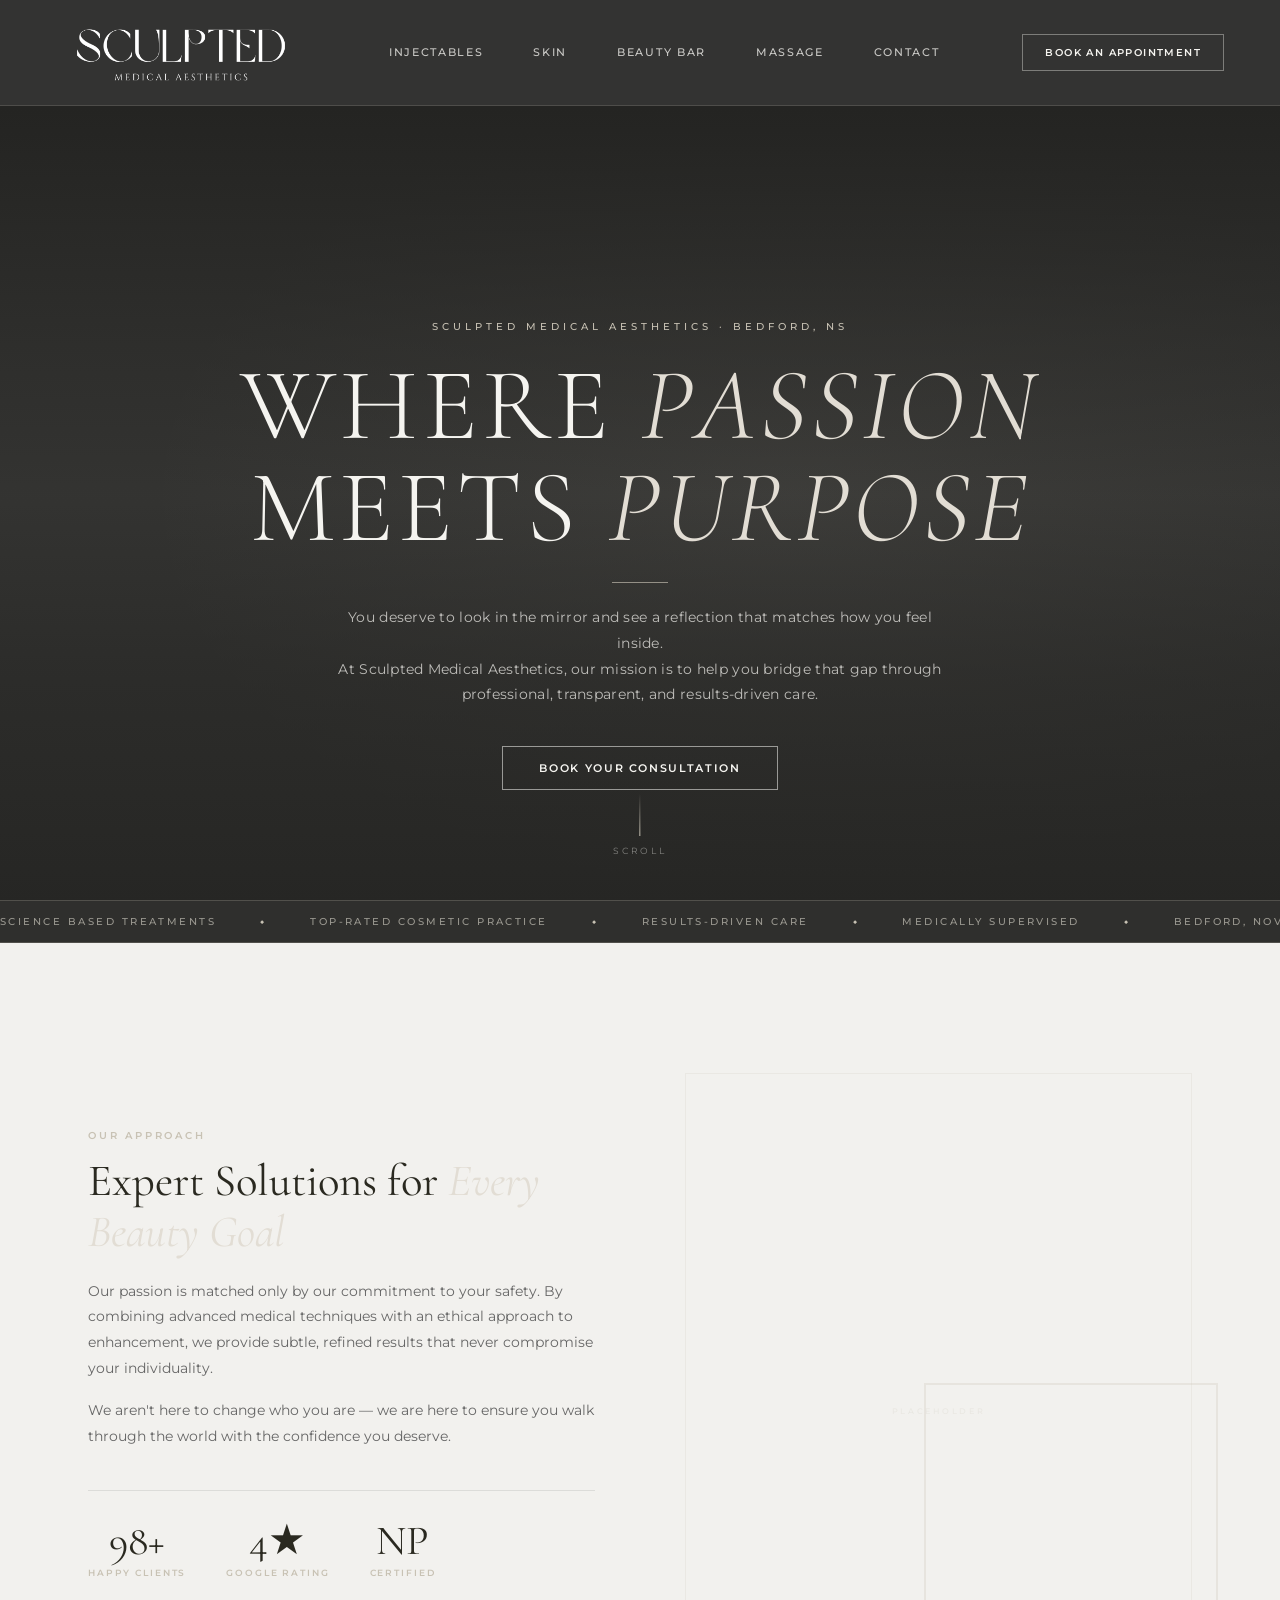
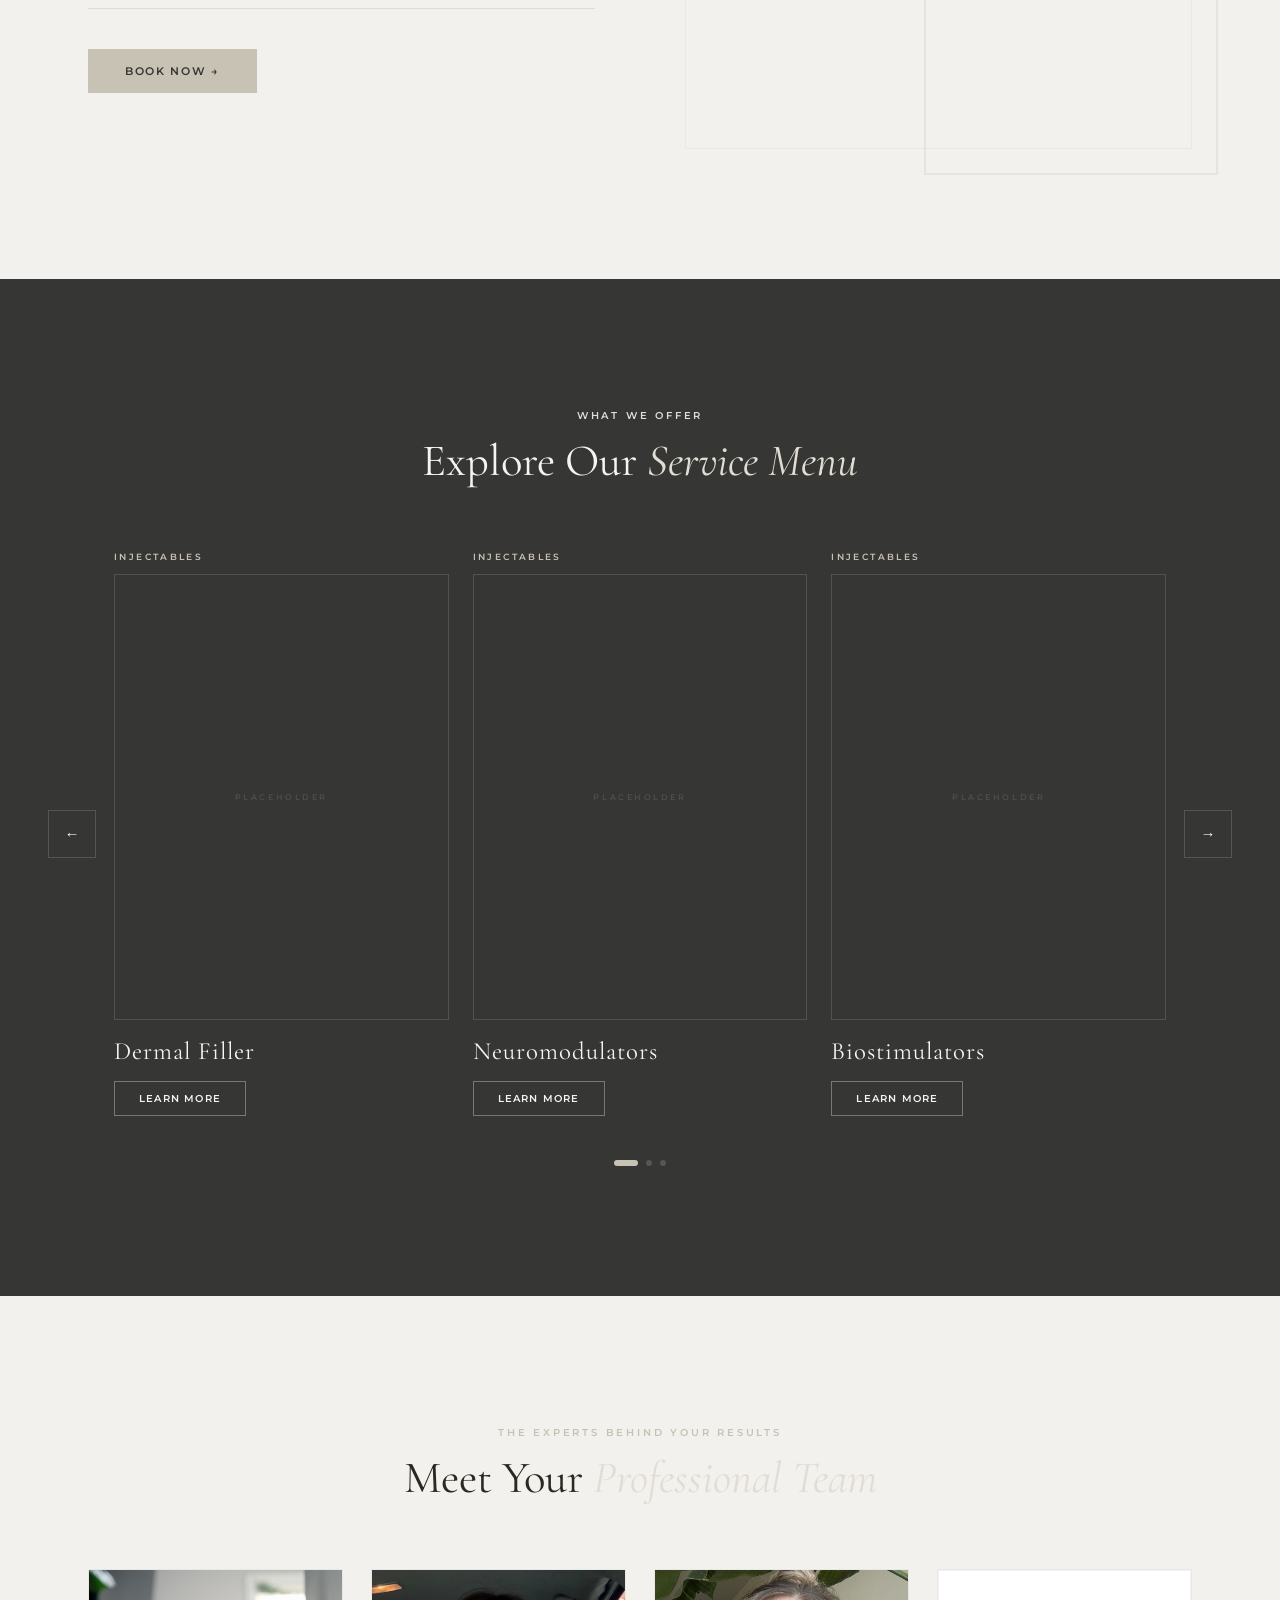
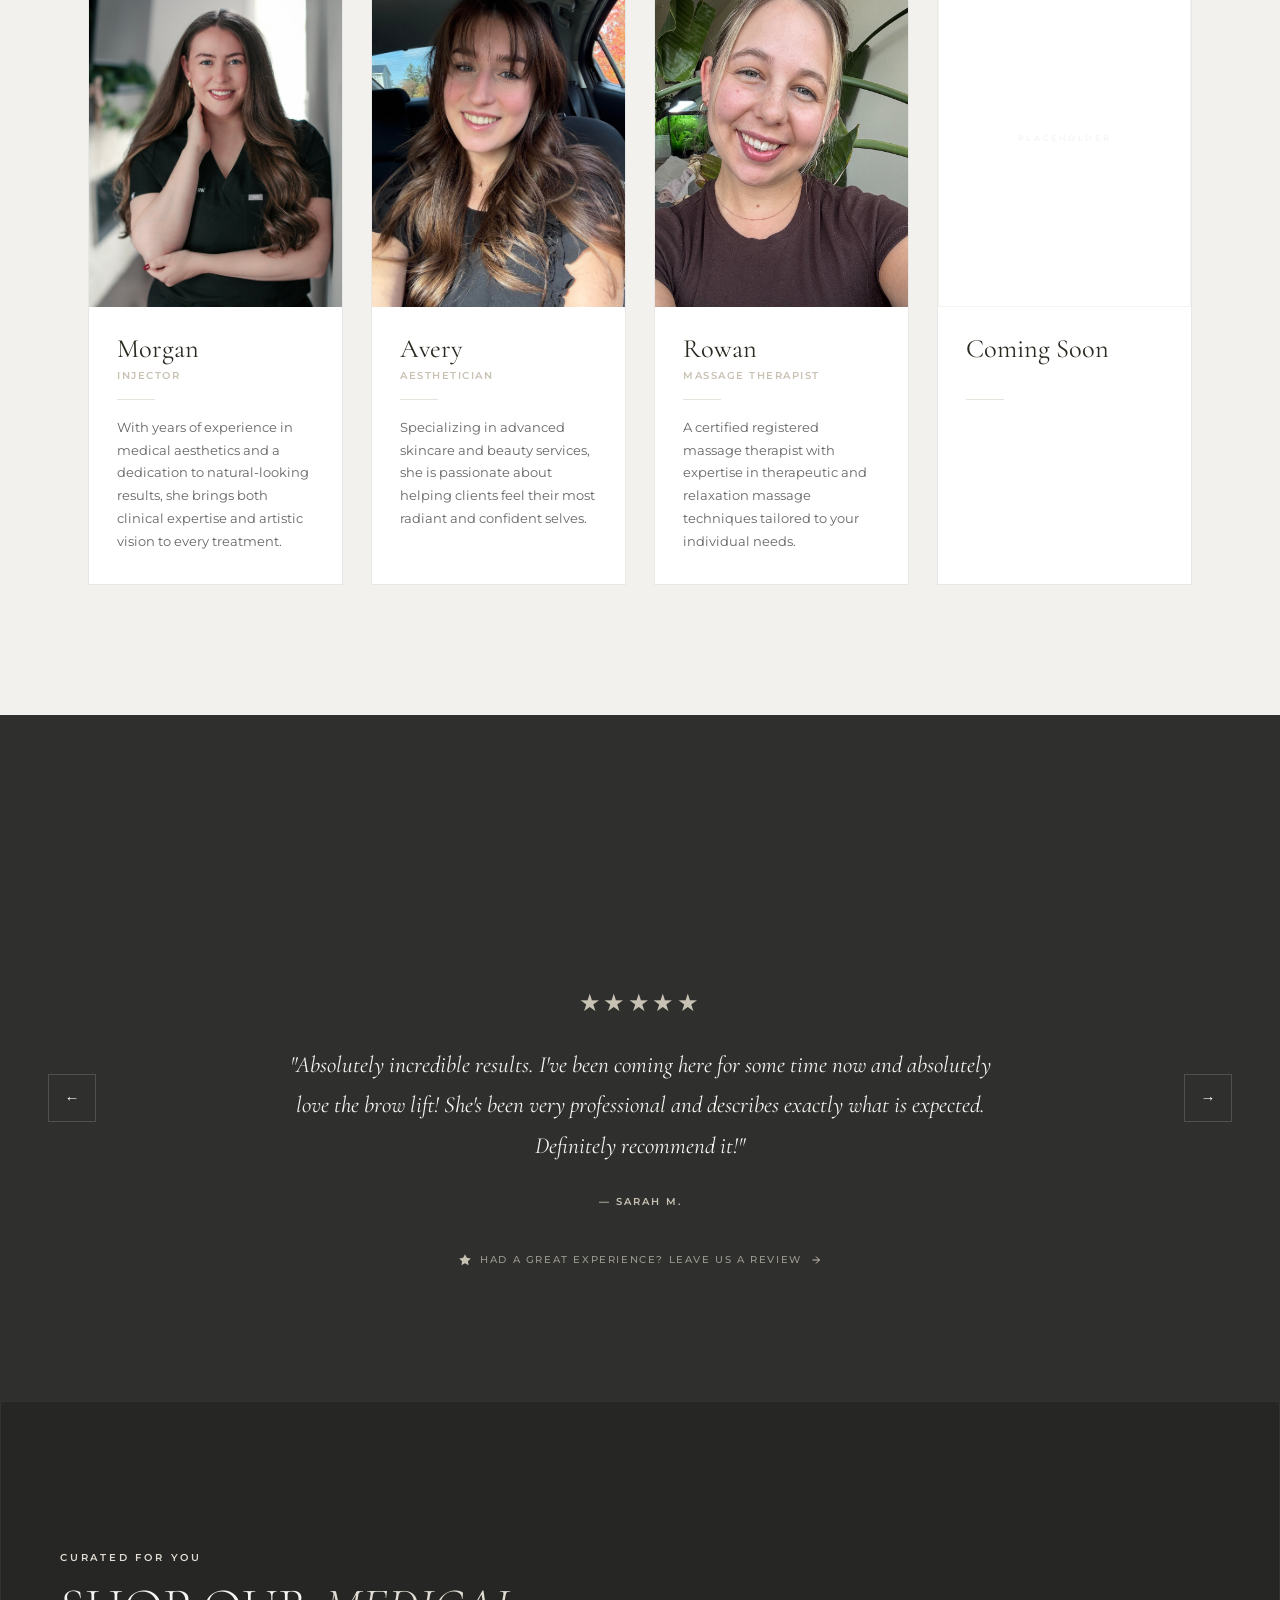
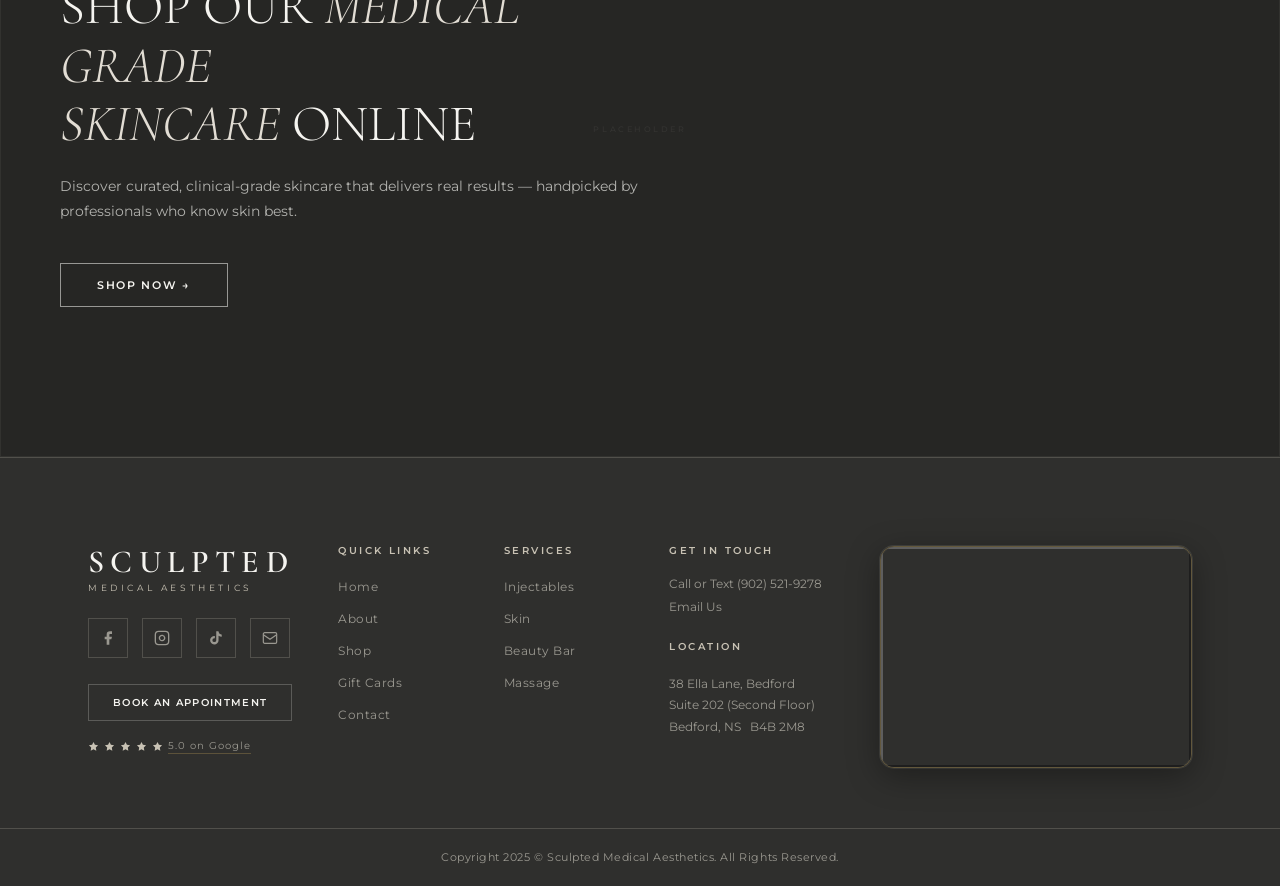
==== commit c0543281: "Add team photos, Sculpted logo to header and loading screen - Replace header text logo with Sculpted" ====
--- a/index.html
+++ b/index.html
@@ -12,7 +12,7 @@
 <body>
 <!-- LOADING SCREEN -->
 <div id="loading-screen">
-  <span class="loader-word">SCULPTED</span>
+  <img src="assets/images/Sculpted.png" alt="Sculpted" class="loader-logo">
 </div>
 
 <!-- ================================================================
@@ -23,11 +23,7 @@
 
     <!-- LOGO -->
     <a href="index.html" class="logo">
-      <!-- Replace the div below with: <img src="assets/images/logo.png" alt="Sculpted" class="logo-img"> -->
-      <div class="logo-placeholder">
-        <span class="logo-main">SCULPTED</span>
-        <span class="logo-sub">MEDICAL AESTHETICS</span>
-      </div>
+      <img src="assets/images/Sculpted.png" alt="Sculpted" class="logo-img">
     </a>
 
     <!-- NAV -->
@@ -308,11 +304,11 @@
 
       <div class="team-card" data-animate>
         <div class="team-photo-wrapper">
-          <div class="team-photo grad-warm"></div>
+          <img src="assets/images/Morgan.jpg" alt="Morgan" class="team-photo">
         </div>
         <div class="team-info">
-          <h3 class="team-name">Your Name Here</h3>
-          <p class="team-role">Nurse Practitioner · Owner</p>
+          <h3 class="team-name">Morgan</h3>
+          <p class="team-role">Injector</p>
           <div class="team-divider"></div>
           <p class="team-bio">With years of experience in medical aesthetics and a dedication to natural-looking results, she brings both clinical expertise and artistic vision to every treatment.</p>
         </div>
@@ -320,11 +316,11 @@
 
       <div class="team-card" data-animate>
         <div class="team-photo-wrapper">
-          <div class="team-photo grad-rose"></div>
+          <img src="assets/images/Avery.jpg" alt="Avery" class="team-photo">
         </div>
         <div class="team-info">
-          <h3 class="team-name">Team Member</h3>
-          <p class="team-role">Registered Aesthetician</p>
+          <h3 class="team-name">Avery</h3>
+          <p class="team-role">Aesthetician</p>
           <div class="team-divider"></div>
           <p class="team-bio">Specializing in advanced skincare and beauty services, she is passionate about helping clients feel their most radiant and confident selves.</p>
         </div>
@@ -332,11 +328,11 @@
 
       <div class="team-card" data-animate>
         <div class="team-photo-wrapper">
-          <div class="team-photo grad-gold"></div>
+          <img src="assets/images/Rowen.png" alt="Rowan" class="team-photo">
         </div>
         <div class="team-info">
-          <h3 class="team-name">Team Member</h3>
-          <p class="team-role">Massage Therapist · RMT</p>
+          <h3 class="team-name">Rowan</h3>
+          <p class="team-role">Massage Therapist</p>
           <div class="team-divider"></div>
           <p class="team-bio">A certified registered massage therapist with expertise in therapeutic and relaxation massage techniques tailored to your individual needs.</p>
         </div>
@@ -347,10 +343,10 @@
           <div class="team-photo grad-taupe"></div>
         </div>
         <div class="team-info">
-          <h3 class="team-name">Team Member</h3>
-          <p class="team-role">Beauty Specialist</p>
+          <h3 class="team-name">Coming Soon</h3>
+          <p class="team-role">&nbsp;</p>
           <div class="team-divider"></div>
-          <p class="team-bio">Dedicated to enhancing your natural beauty through expert lash, brow, and beauty bar services with a meticulous eye for detail.</p>
+          <p class="team-bio">&nbsp;</p>
         </div>
       </div>
 
--- a/css/styles.css
+++ b/css/styles.css
@@ -132,7 +132,7 @@
 /* LOGO */
 .logo { display: flex; align-items: center; }
 .logo-placeholder { display: flex; flex-direction: column; line-height: 1; }
-.logo-img { height: 48px; width: auto; }
+.logo-img { height: 250px; width: auto; margin-top: 20px; }
 .logo-main {
   font-family: var(--font-display); font-size: 30px; font-weight: 600;
   letter-spacing: 0.20em; color: var(--cream);
@@ -385,7 +385,7 @@
 }
 .team-card:hover { transform: translateY(-5px); box-shadow: 0 24px 64px rgba(36,36,34,0.13); }
 .team-photo-wrapper { overflow: hidden; aspect-ratio: 3/4; }
-.team-photo { width: 100%; height: 100%; transition: transform 0.6s ease; }
+.team-photo { width: 100%; height: 100%; object-fit: cover; transition: transform 0.6s ease; }
 .team-card:hover .team-photo { transform: scale(1.05); }
 .team-info { padding: 28px 28px 32px; }
 .team-name {
@@ -612,14 +612,11 @@
   to   { opacity: 1; transform: translateY(0); }
 }
 
-.loader-word {
-  font-family: var(--font-display);
-  font-size: clamp(3.5rem, 10vw, 6.5rem);
-  font-weight: 300;
-  letter-spacing: 0.55em;
-  color: var(--cream);
+.loader-logo {
+  height: clamp(240px, 45vw, 480px);
+  width: auto;
+  opacity: 0;
   user-select: none;
-  opacity: 0;
   animation: loaderRise 0.65s cubic-bezier(0.22, 1, 0.36, 1) 0.05s forwards;
 }
 .loader-slogan {
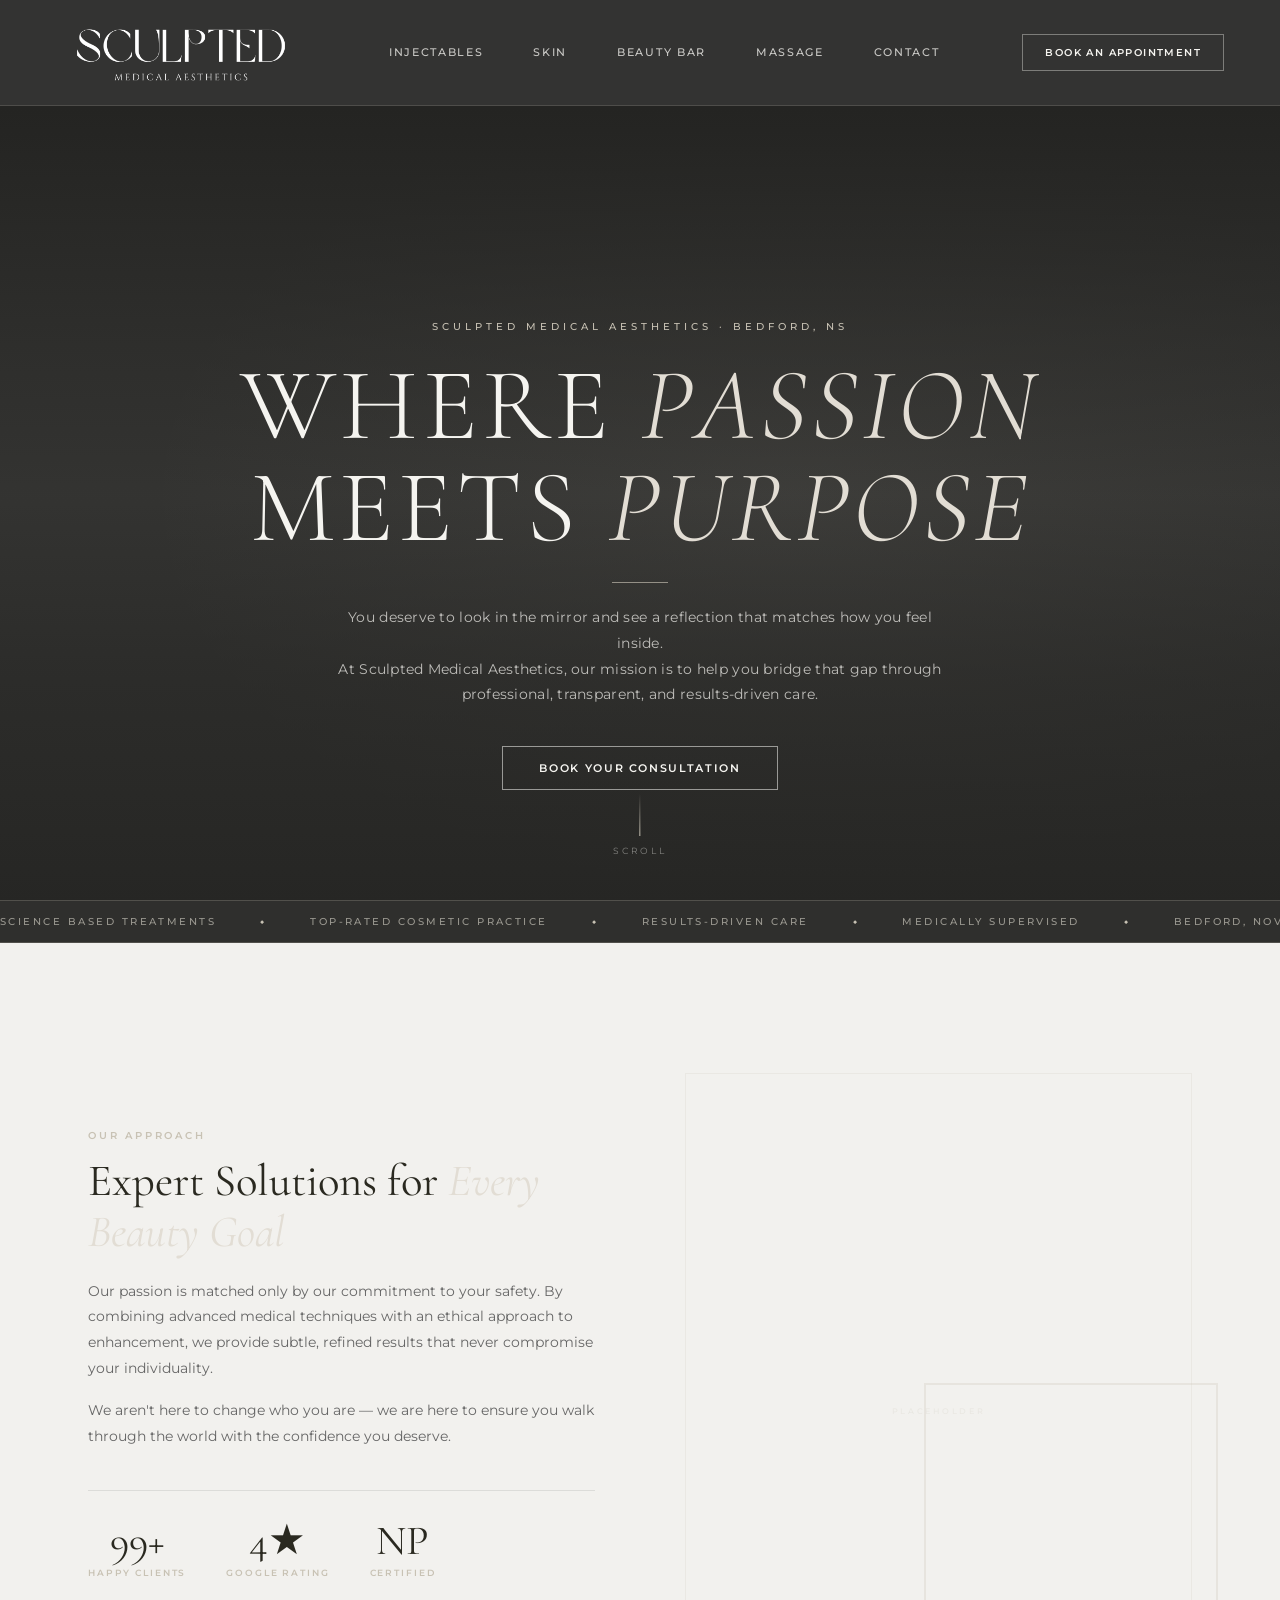
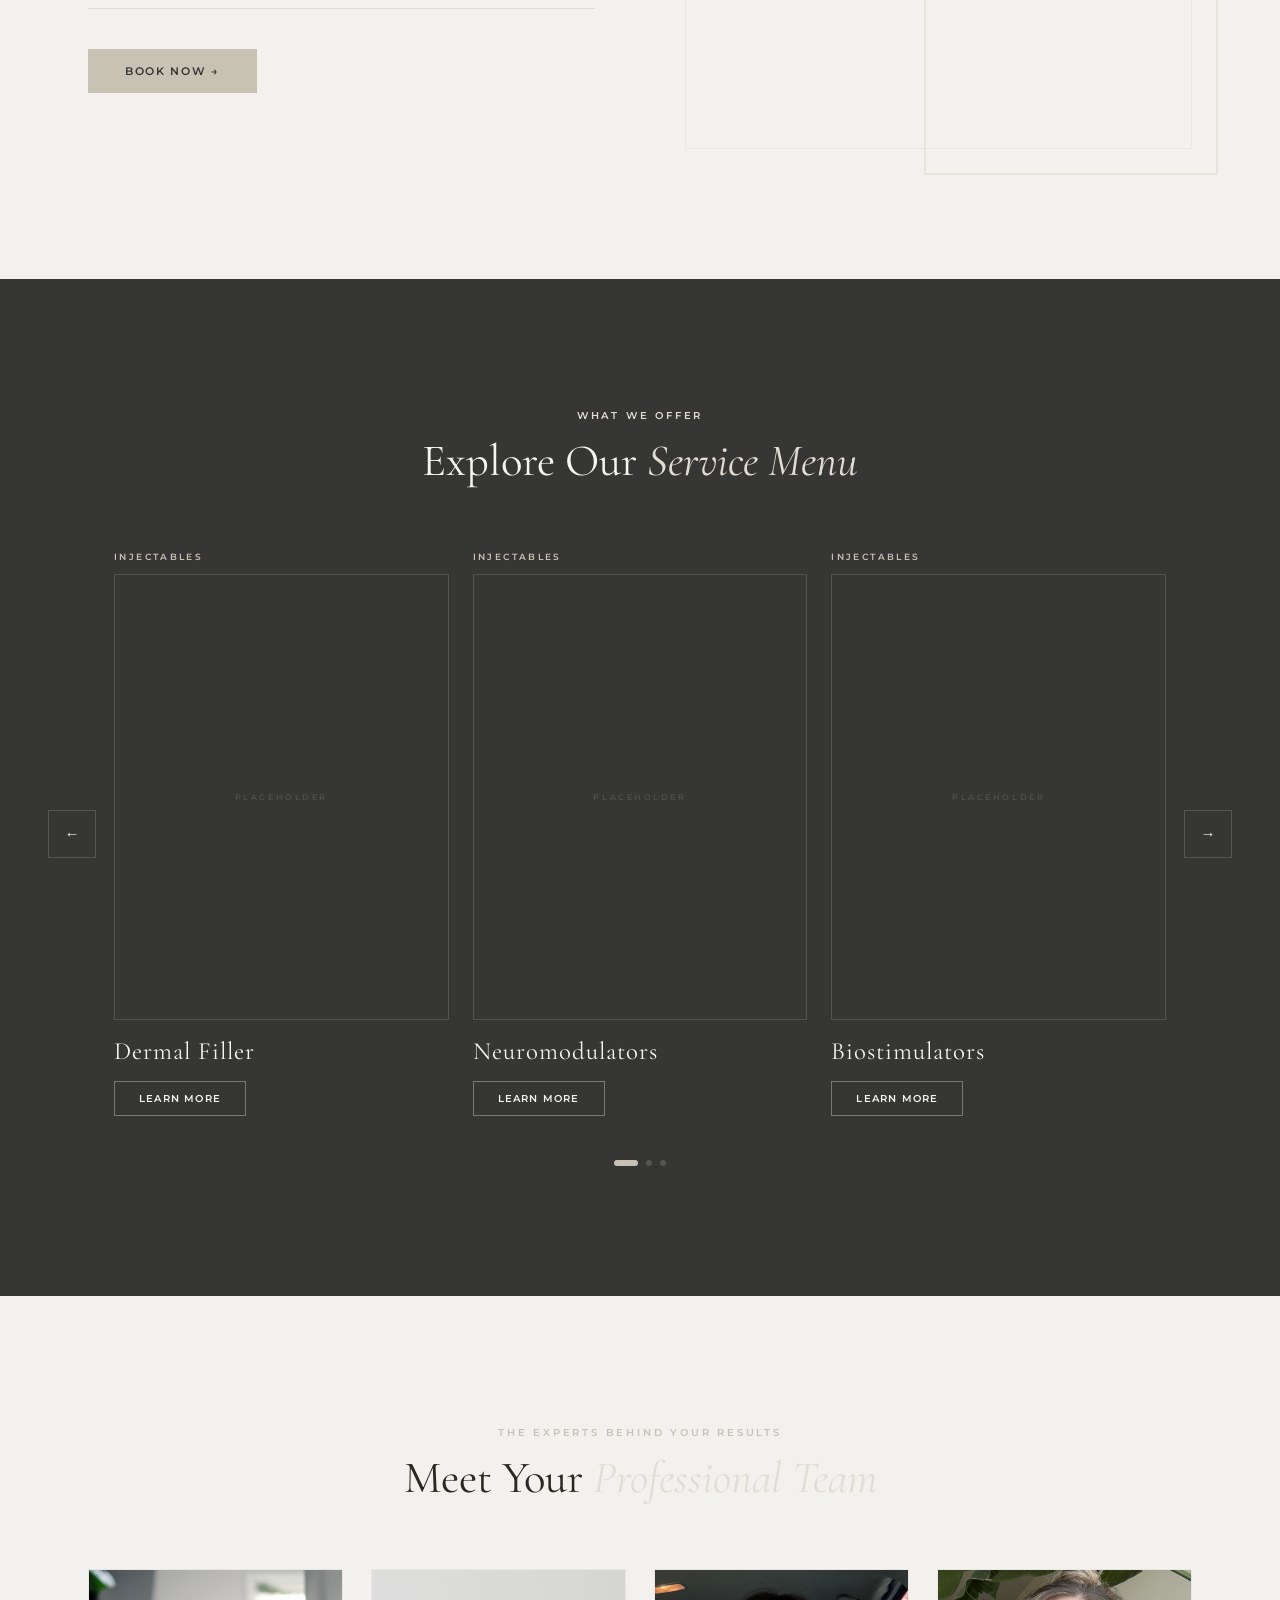
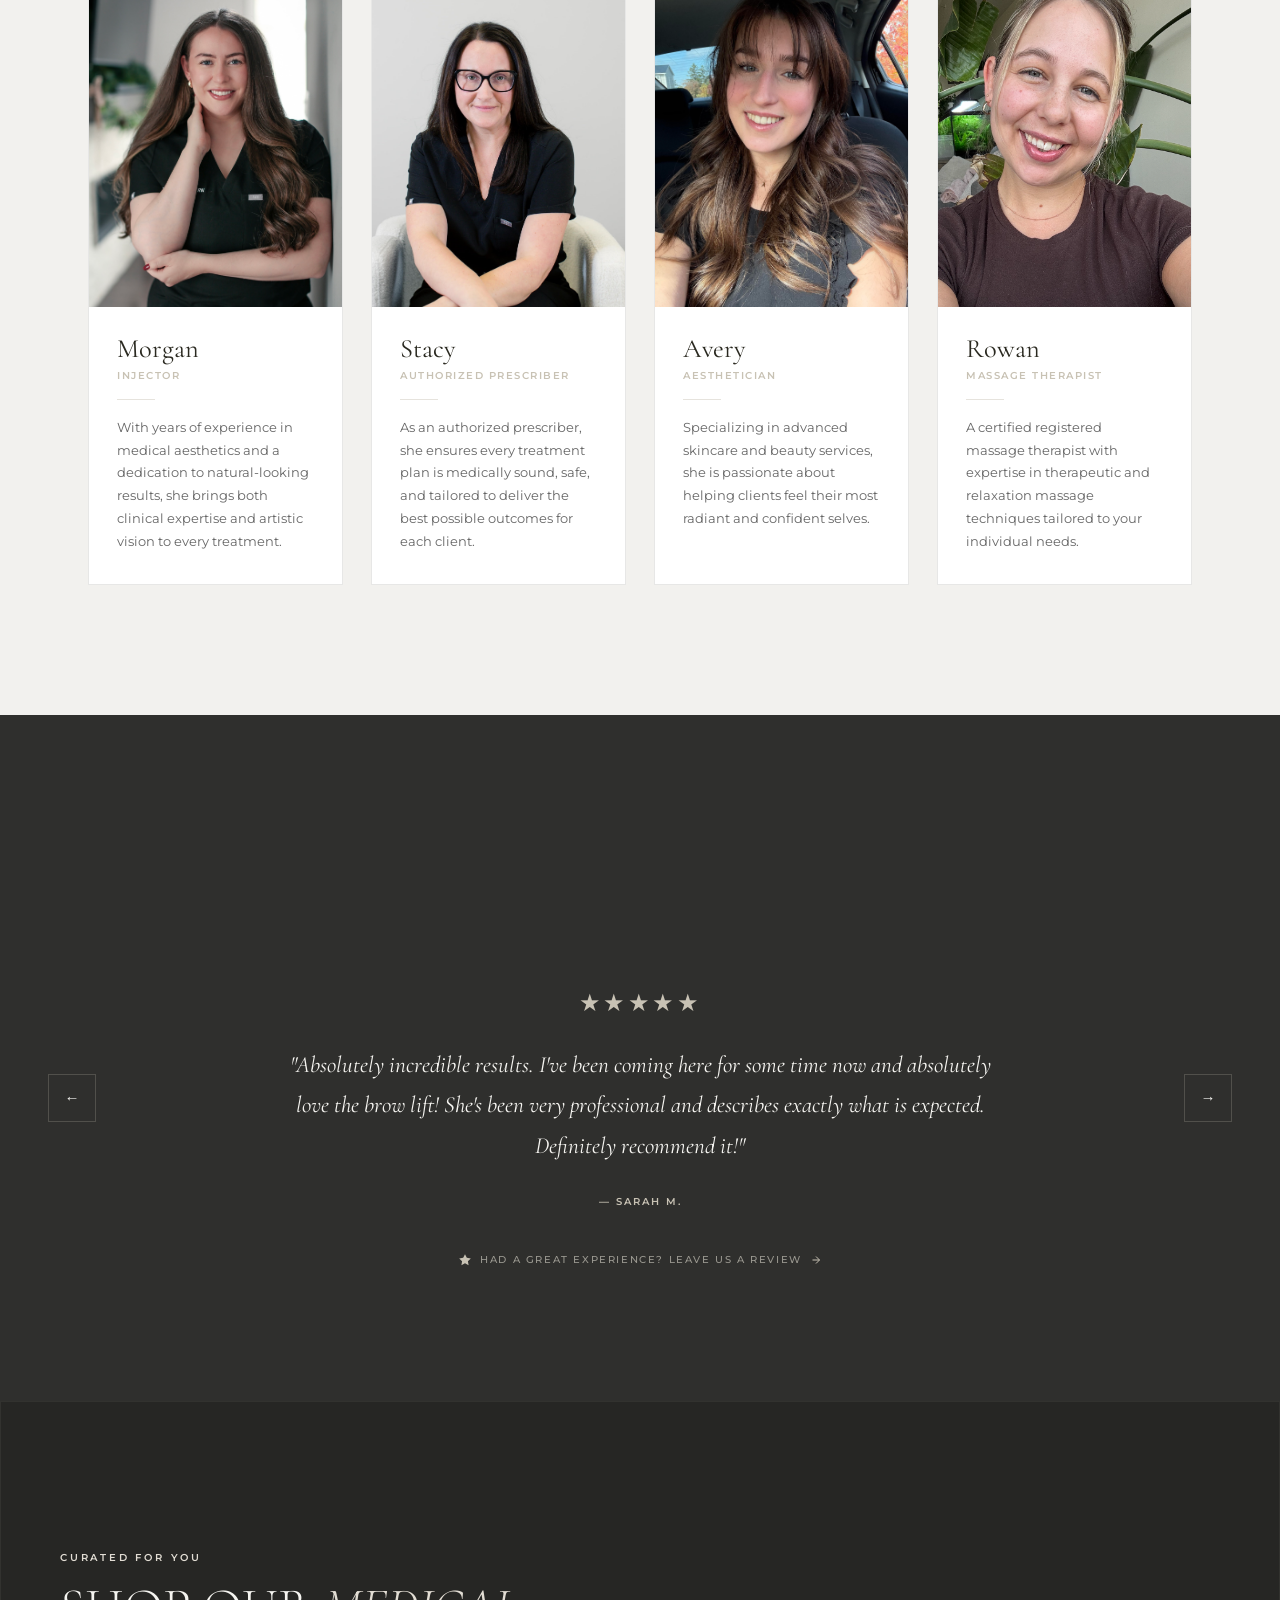
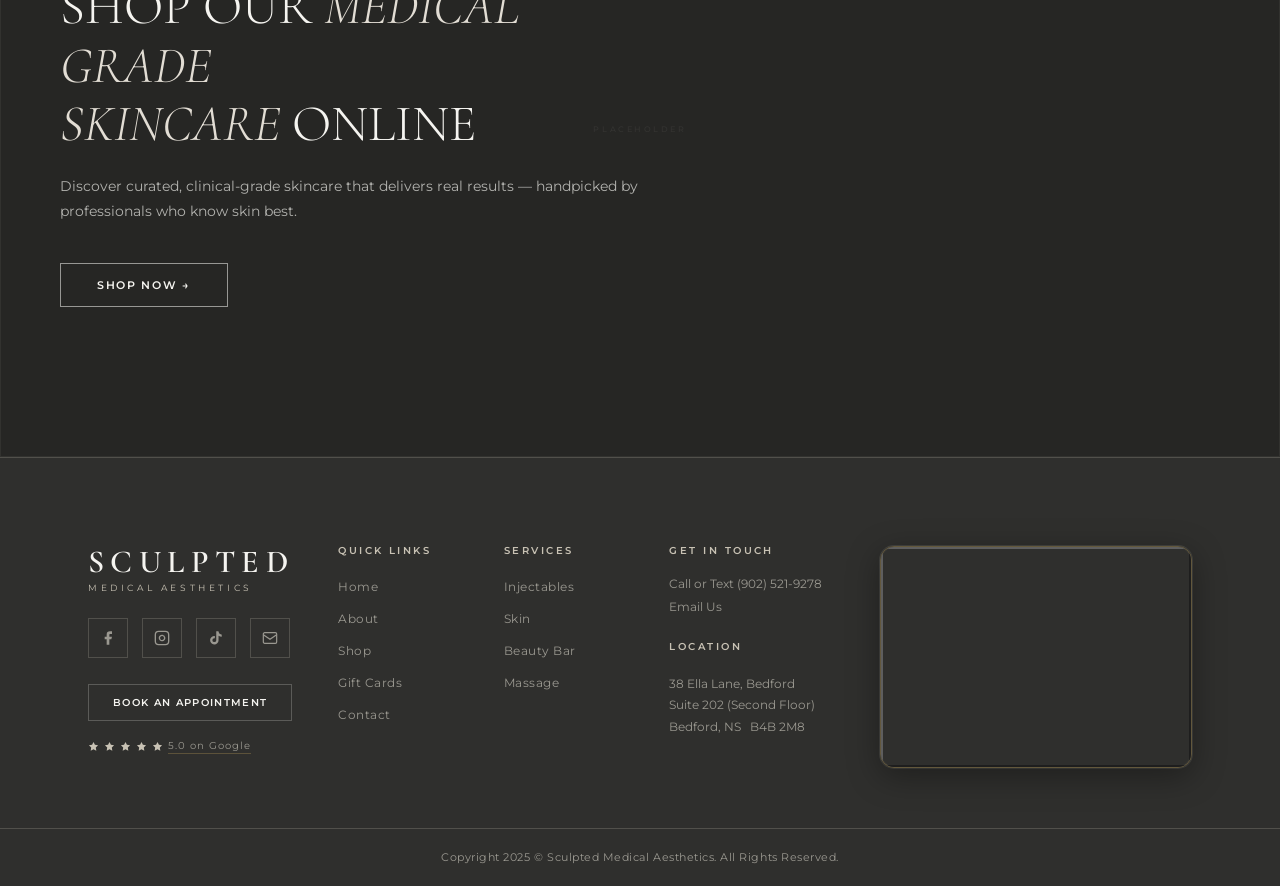
==== commit 7788d7d1: "Add Stacy to team and reorder members - Add Stacy (Authorized Prescriber) with Stacy.jpg - Reorder t" ====
--- a/index.html
+++ b/index.html
@@ -316,6 +316,18 @@
 
       <div class="team-card" data-animate>
         <div class="team-photo-wrapper">
+          <img src="assets/images/Stacy.jpg" alt="Stacy" class="team-photo">
+        </div>
+        <div class="team-info">
+          <h3 class="team-name">Stacy</h3>
+          <p class="team-role">Authorized Prescriber</p>
+          <div class="team-divider"></div>
+          <p class="team-bio">As an authorized prescriber, she ensures every treatment plan is medically sound, safe, and tailored to deliver the best possible outcomes for each client.</p>
+        </div>
+      </div>
+
+      <div class="team-card" data-animate>
+        <div class="team-photo-wrapper">
           <img src="assets/images/Avery.jpg" alt="Avery" class="team-photo">
         </div>
         <div class="team-info">
@@ -335,18 +347,6 @@
           <p class="team-role">Massage Therapist</p>
           <div class="team-divider"></div>
           <p class="team-bio">A certified registered massage therapist with expertise in therapeutic and relaxation massage techniques tailored to your individual needs.</p>
-        </div>
-      </div>
-
-      <div class="team-card" data-animate>
-        <div class="team-photo-wrapper">
-          <div class="team-photo grad-taupe"></div>
-        </div>
-        <div class="team-info">
-          <h3 class="team-name">Coming Soon</h3>
-          <p class="team-role">&nbsp;</p>
-          <div class="team-divider"></div>
-          <p class="team-bio">&nbsp;</p>
         </div>
       </div>
 
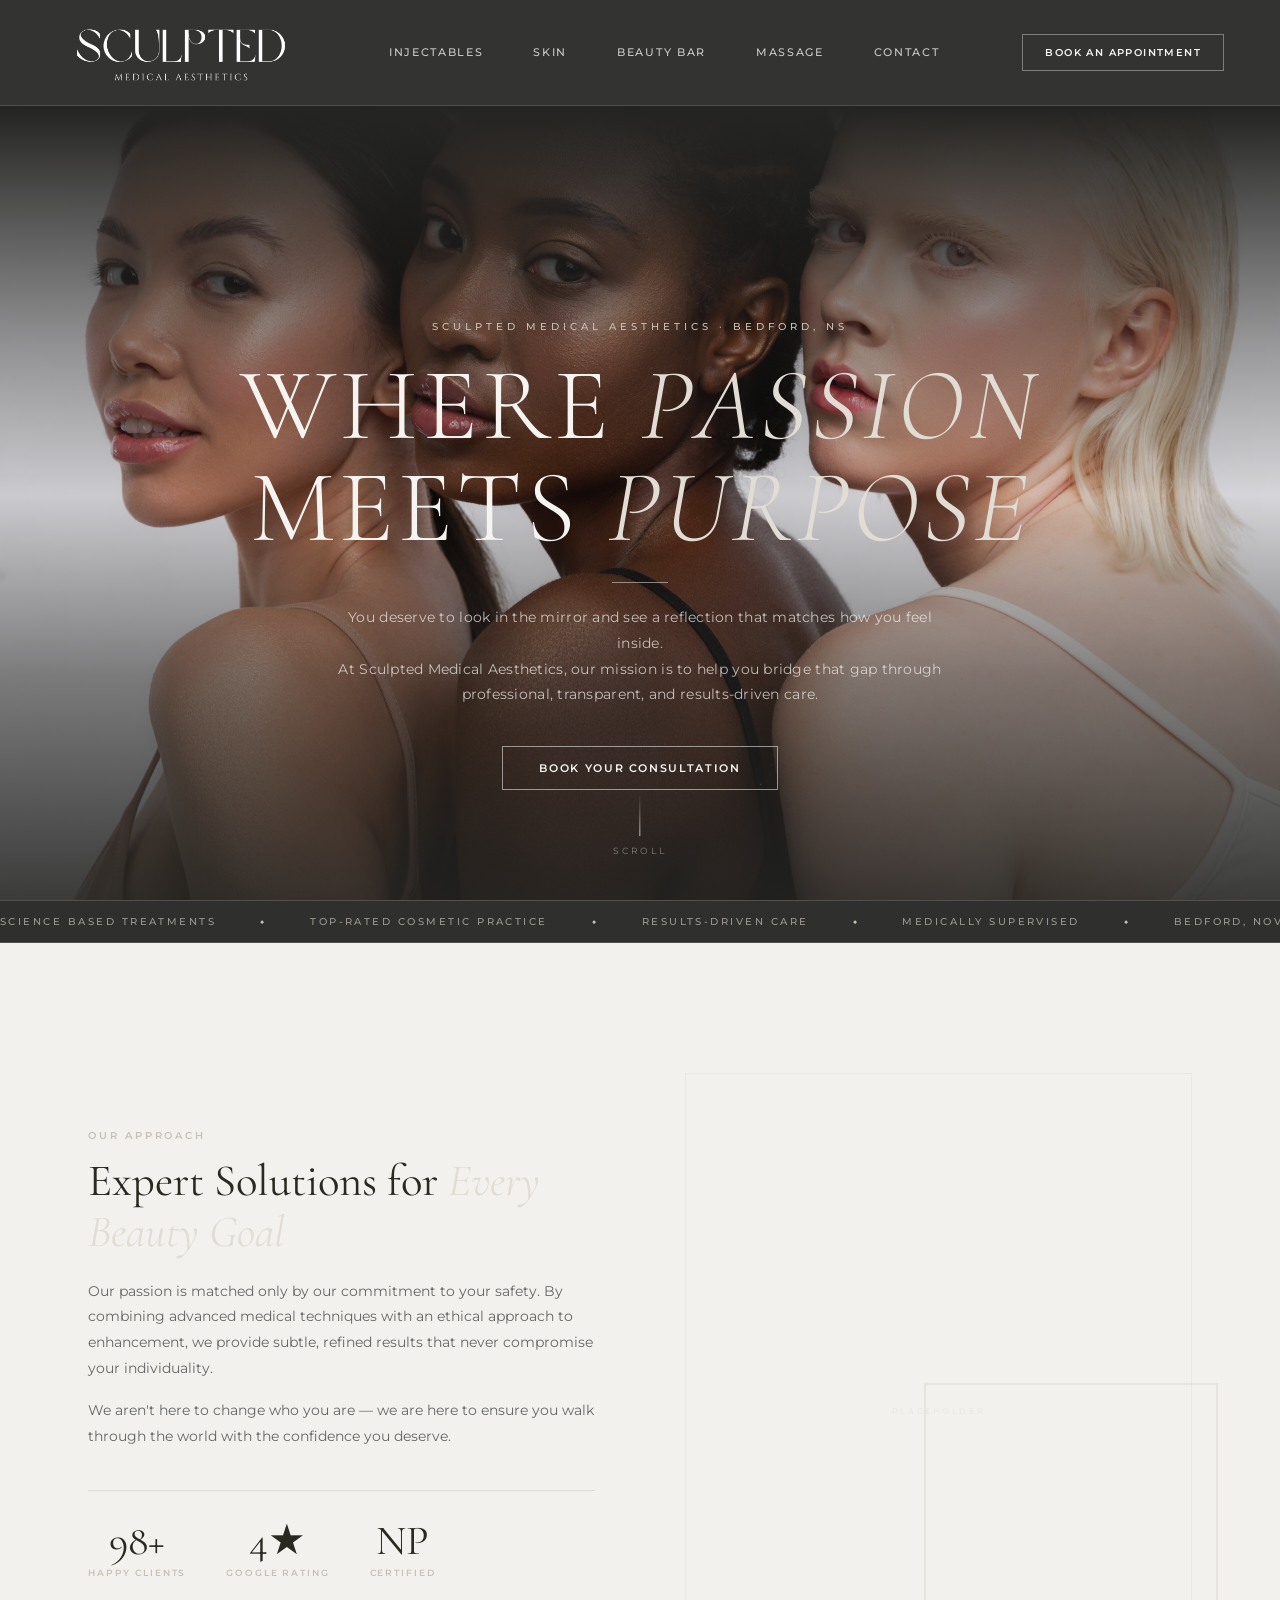
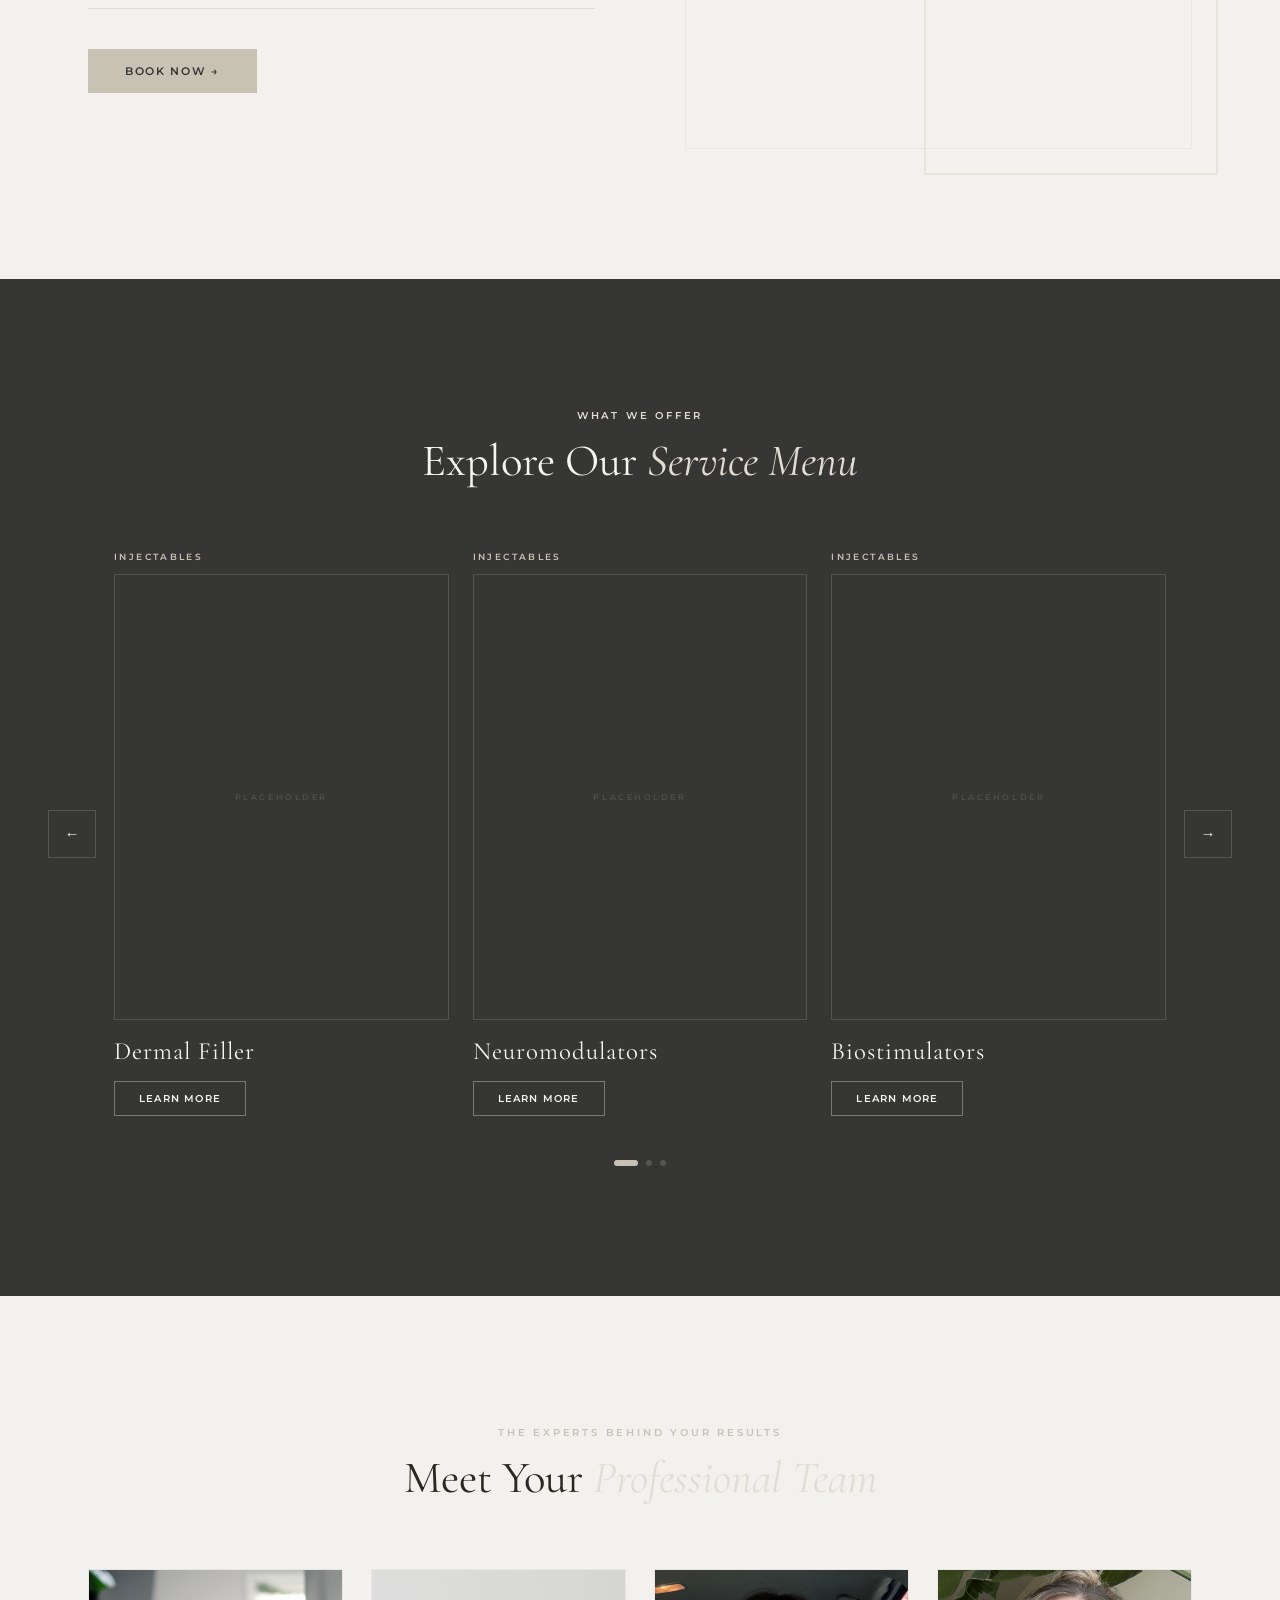
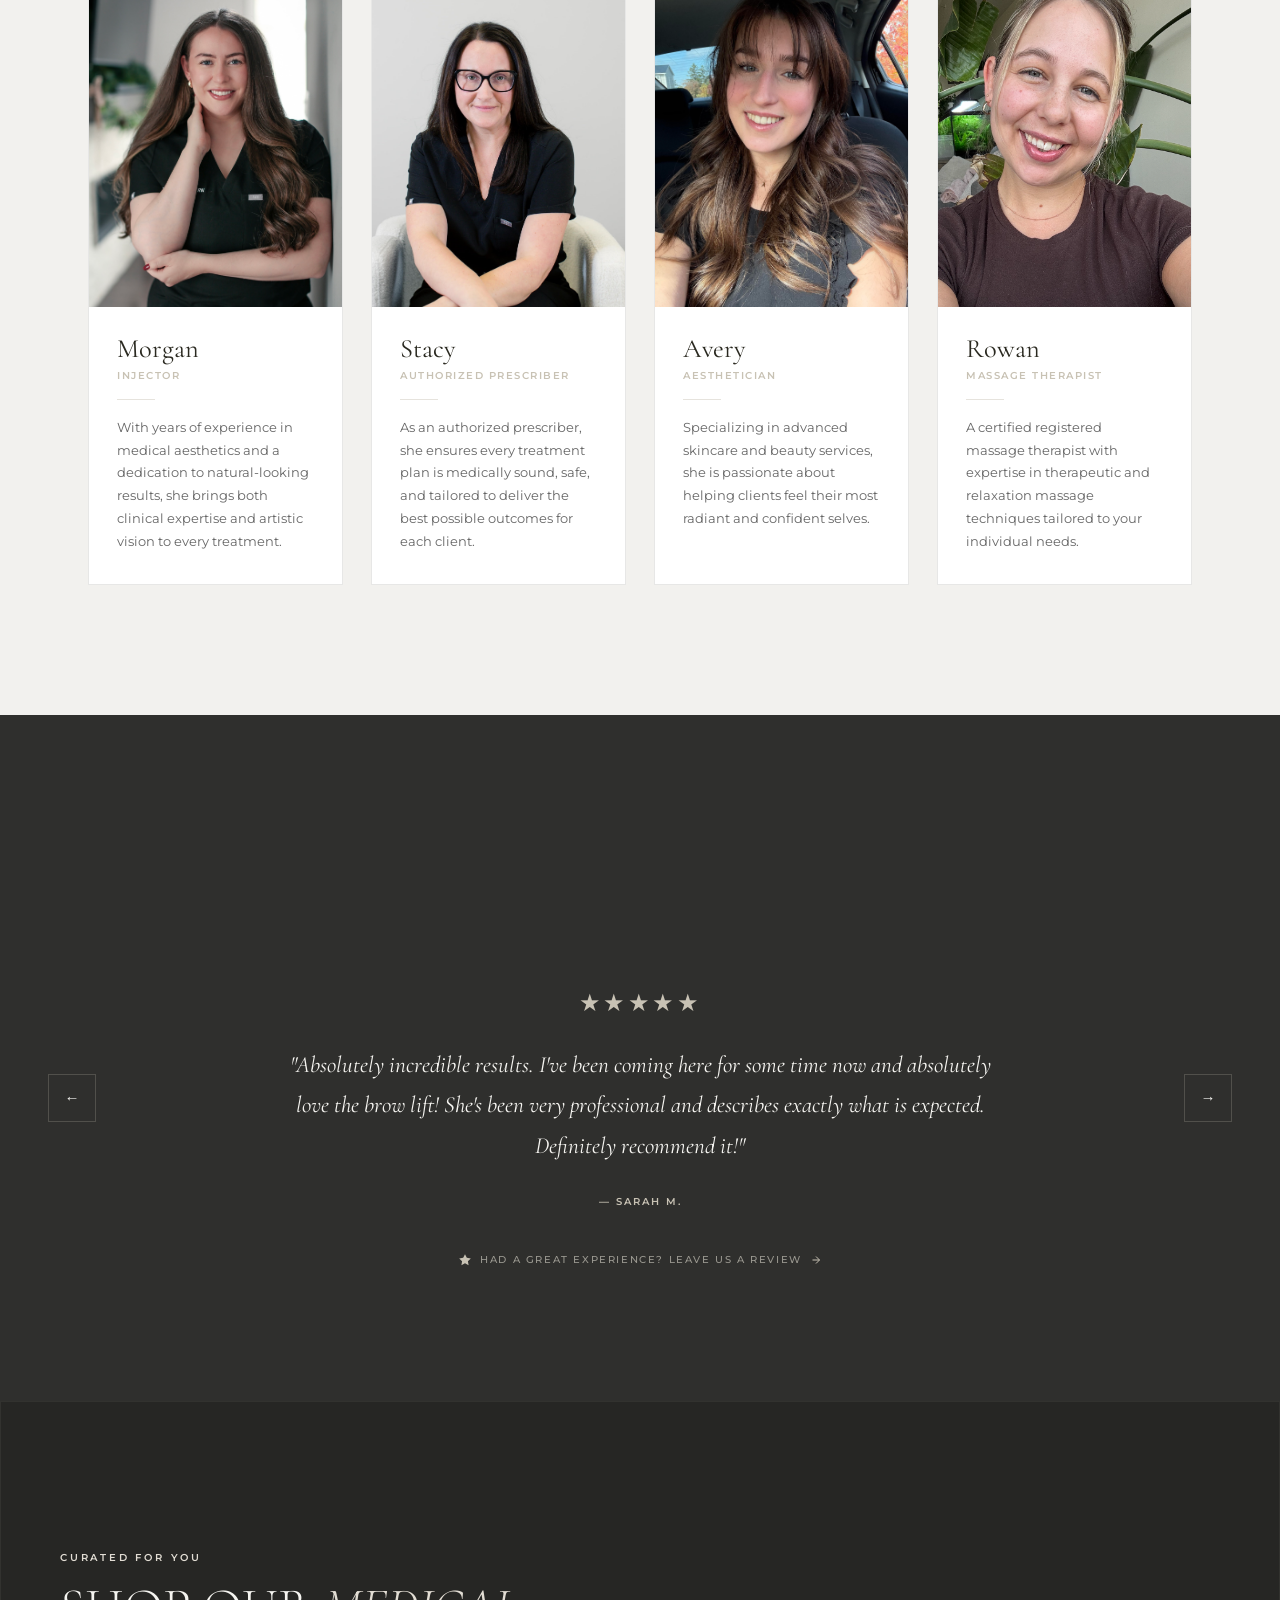
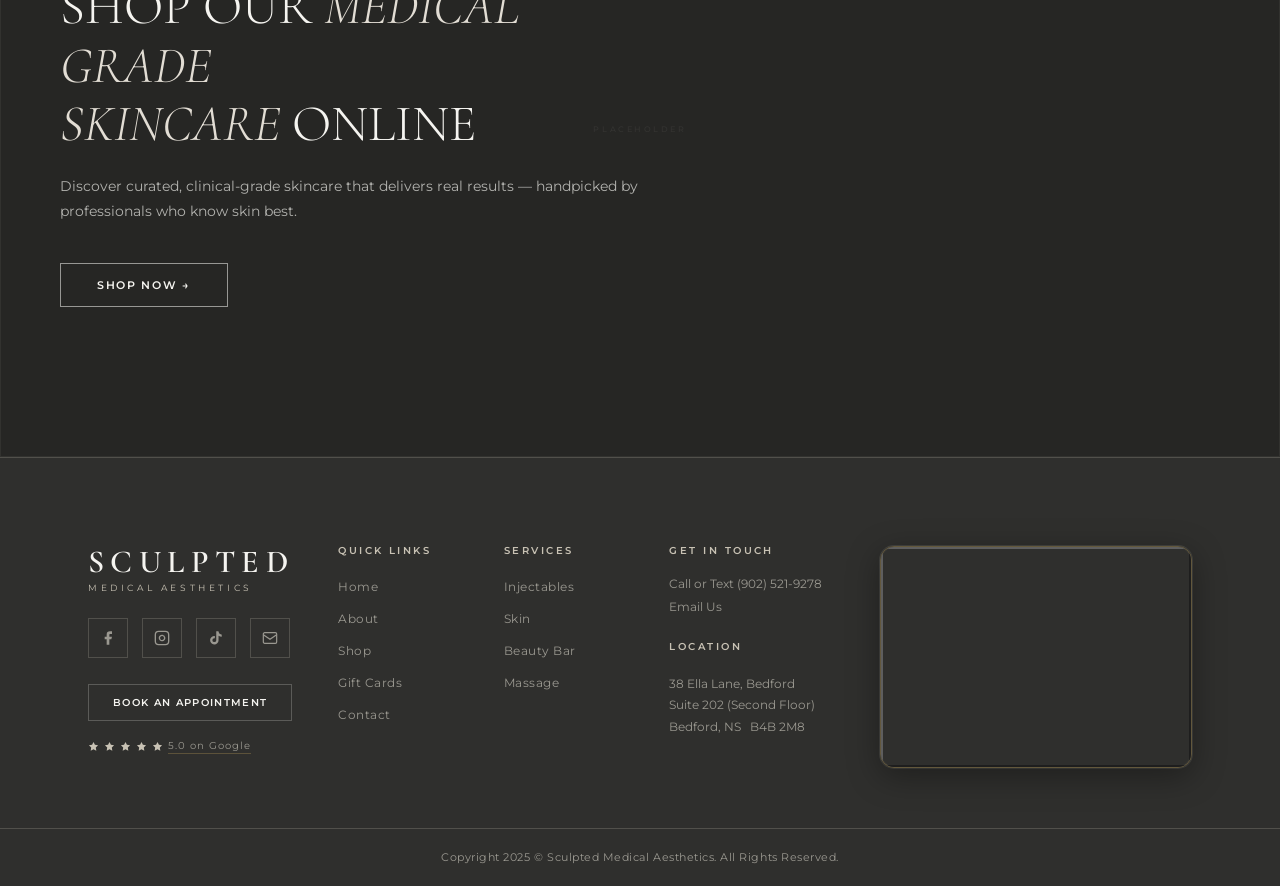
==== commit c4d8b50b: "Add hero background image with scroll fade effect - Set Front_Background.png as hero section backgro" ====
--- a/index.html
+++ b/index.html
@@ -102,6 +102,7 @@
 <section class="hero" id="home">
   <div class="hero-bg"></div>
   <div class="hero-overlay"></div>
+  <div class="hero-scroll-fade"></div>
   <div class="hero-content">
     <p class="hero-eyebrow">Sculpted Medical Aesthetics · Bedford, NS</p>
     <h1 class="hero-title">WHERE <em>PASSION</em><br>MEETS <em>PURPOSE</em></h1>
--- a/css/styles.css
+++ b/css/styles.css
@@ -212,15 +212,18 @@
 }
 .hero-bg {
   position: absolute; inset: 0; z-index: 0;
+  background-image: url('../assets/images/Front_Background.png');
+  background-size: cover;
+  background-position: center;
+}
+.hero-scroll-fade {
+  position: absolute; inset: 0; z-index: 1;
   background: #363634;
-}
-.hero-bg::after {
-  content: '';
-  position: absolute; inset: 0;
-  background: radial-gradient(ellipse at 62% 55%, rgba(200,194,180,0.08) 0%, transparent 58%);
+  opacity: 0;
+  pointer-events: none;
 }
 .hero-overlay {
-  position: absolute; inset: 0; z-index: 1;
+  position: absolute; inset: 0; z-index: 2;
   /* fully opaque at top so header merges seamlessly, opens up in the middle */
   background: linear-gradient(to bottom,
     rgba(36,36,34,1.00) 0%,
@@ -231,7 +234,7 @@
     rgba(36,36,34,0.88) 100%);
 }
 .hero-content {
-  position: relative; z-index: 2;
+  position: relative; z-index: 3;
   text-align: center; width: 100%; padding: 0 48px;
 }
 .hero-eyebrow {
@@ -256,7 +259,7 @@
 }
 .scroll-hint {
   position: absolute; bottom: 44px; left: 50%;
-  transform: translateX(-50%); z-index: 2;
+  transform: translateX(-50%); z-index: 3;
   display: flex; flex-direction: column; align-items: center; gap: 10px;
 }
 .scroll-hint span { font-size: 8.5px; letter-spacing: 0.32em; color: rgba(245,244,240,0.45); }
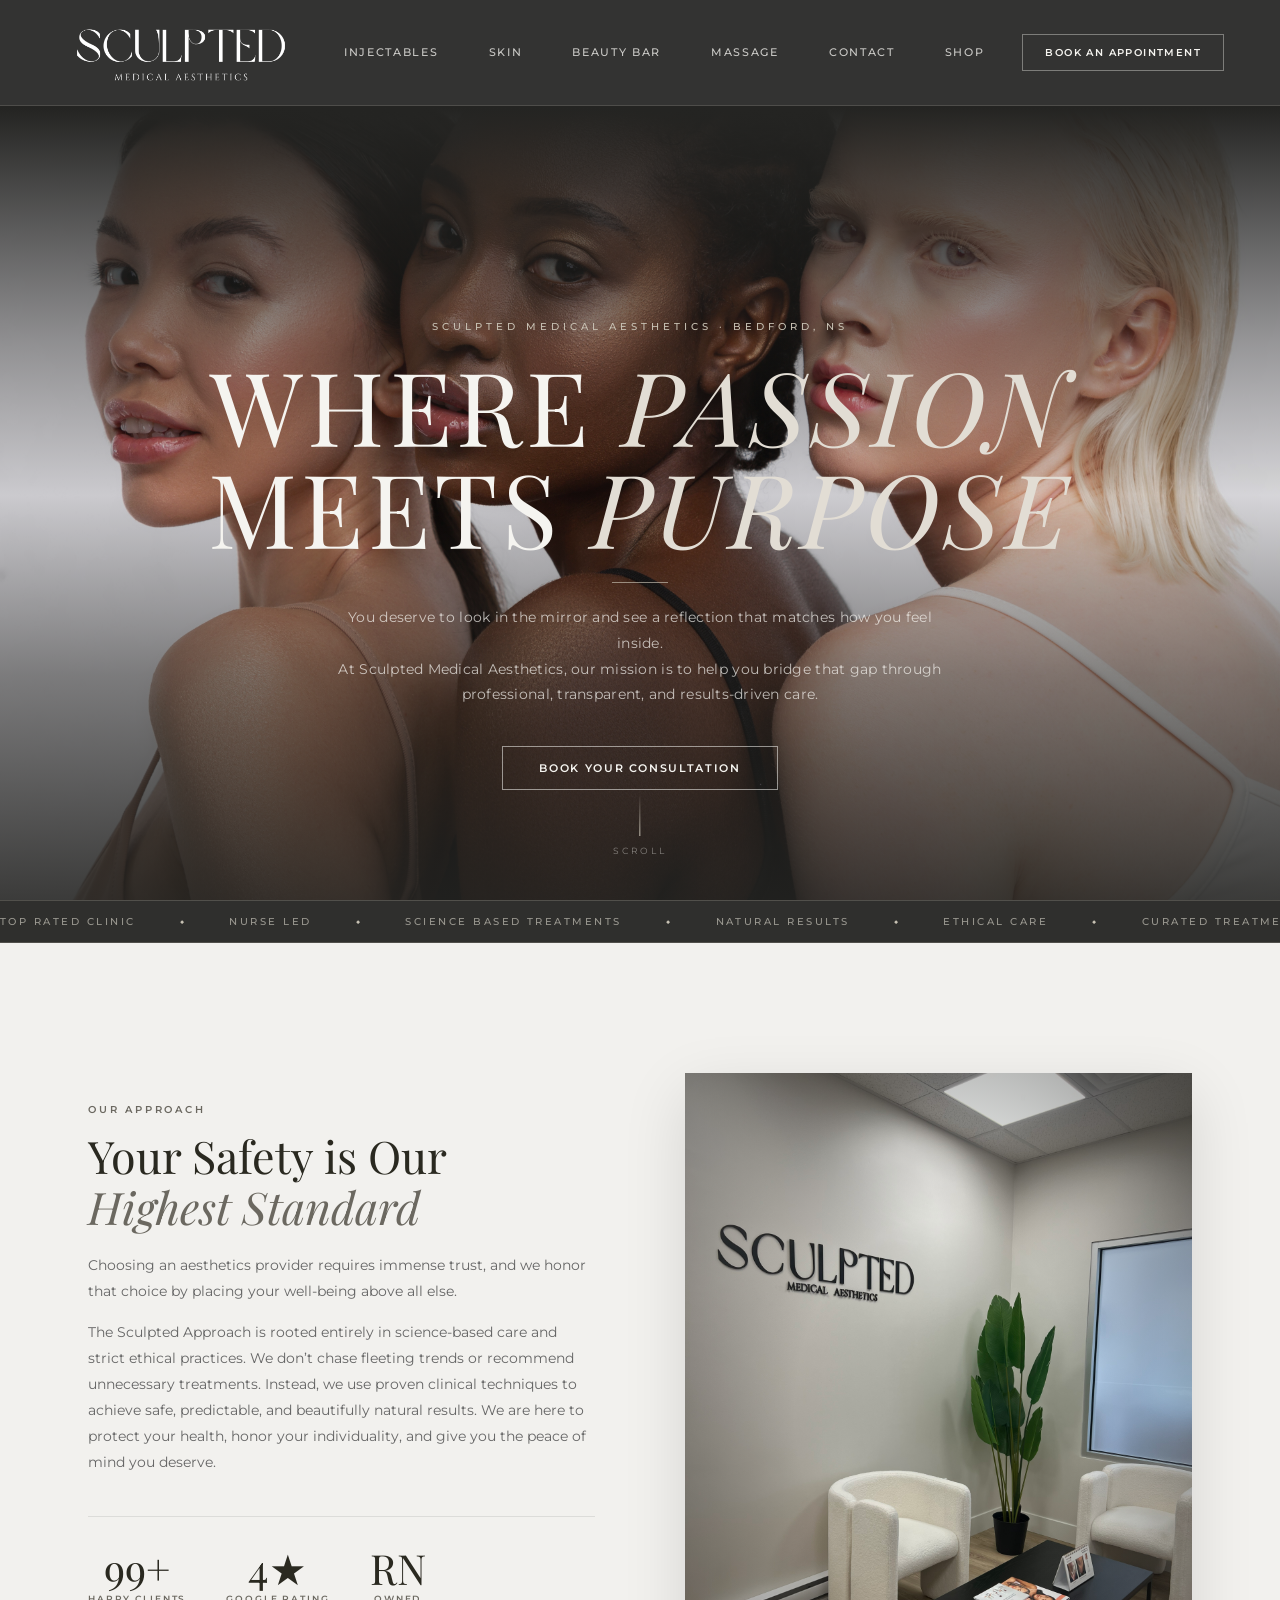
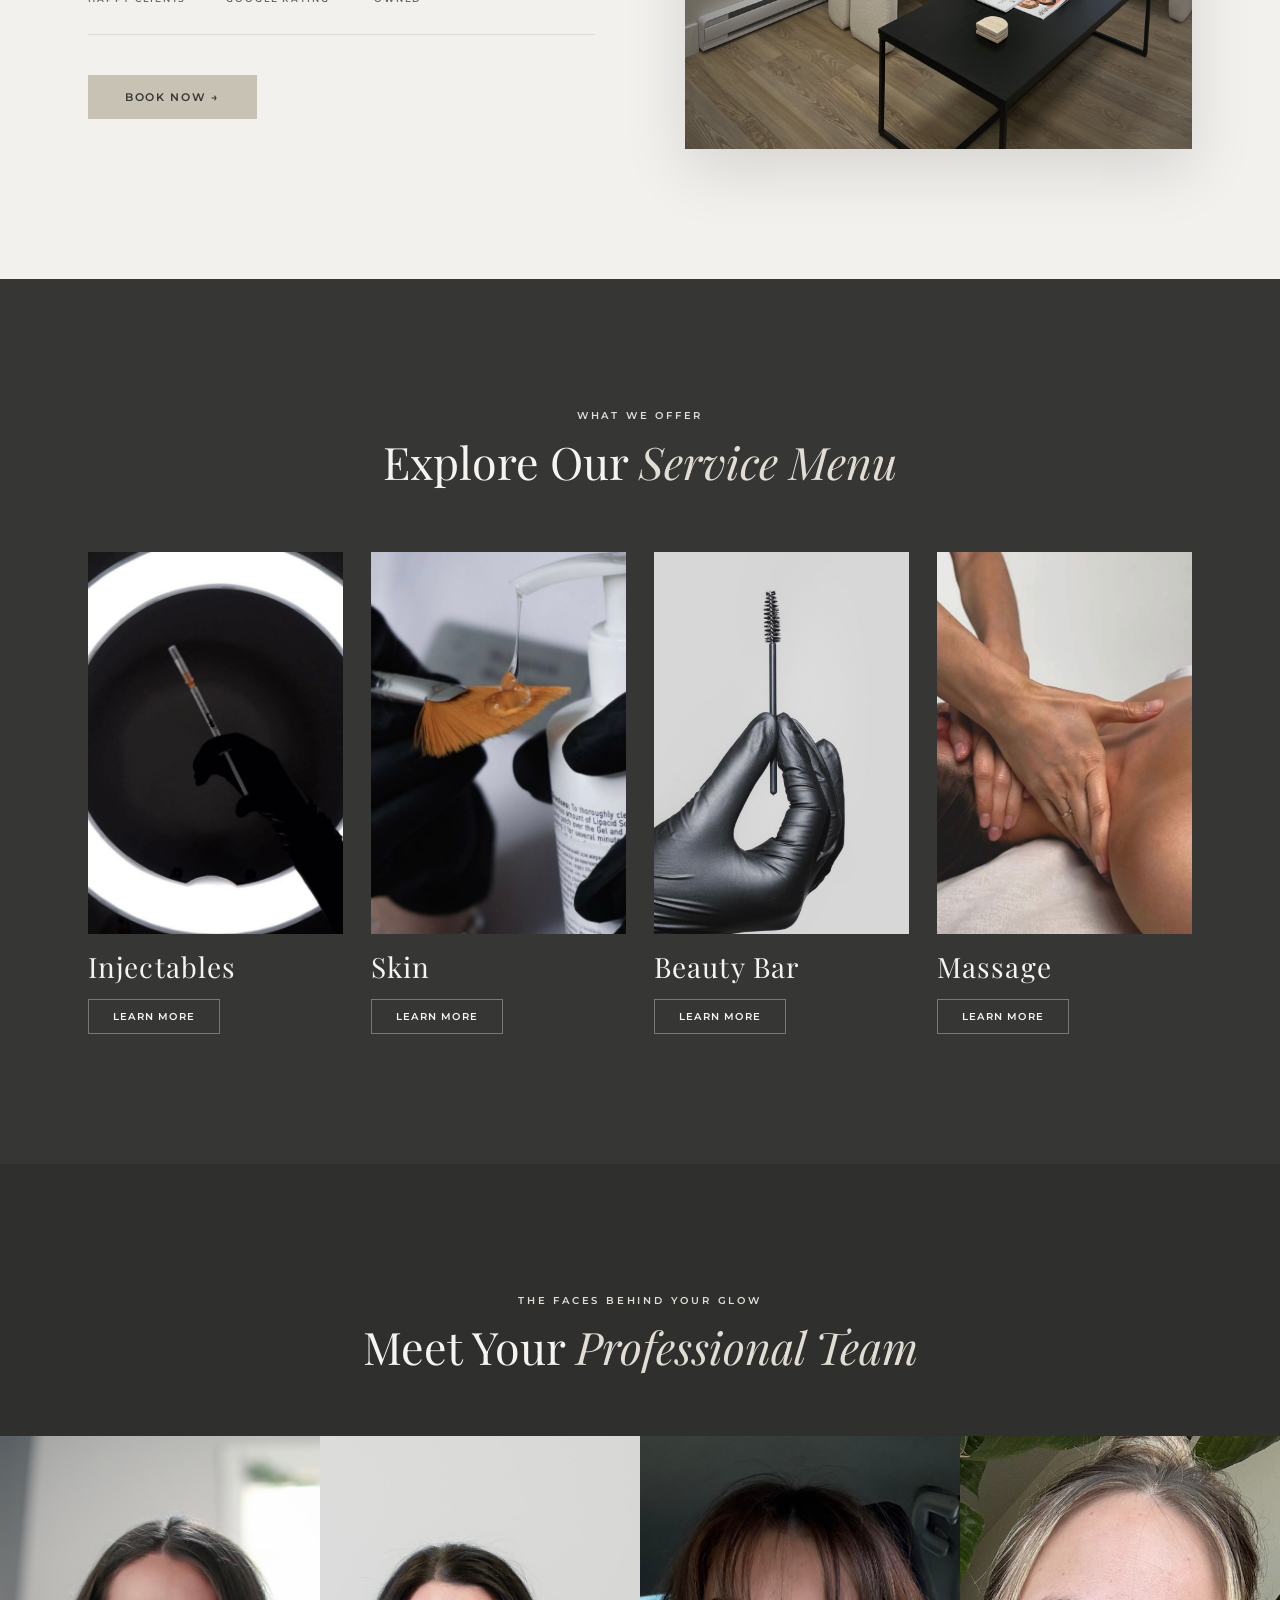
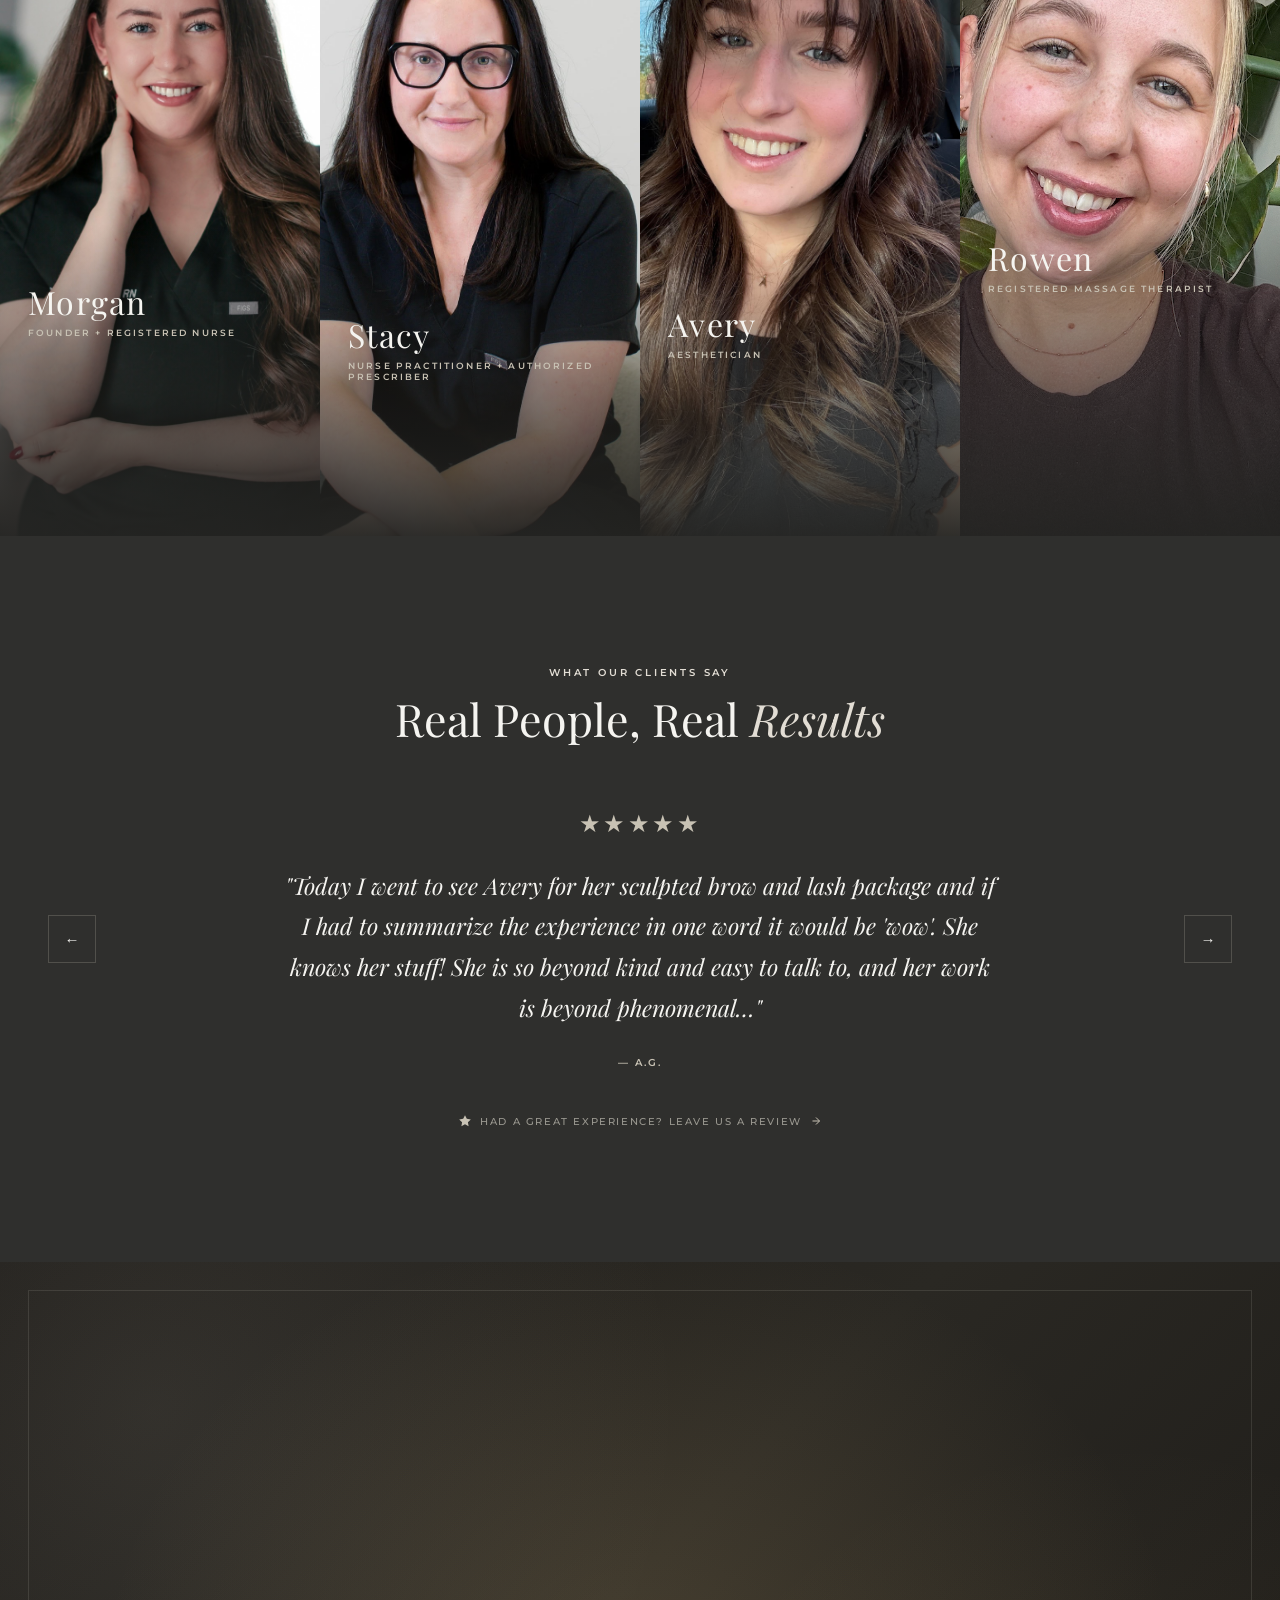
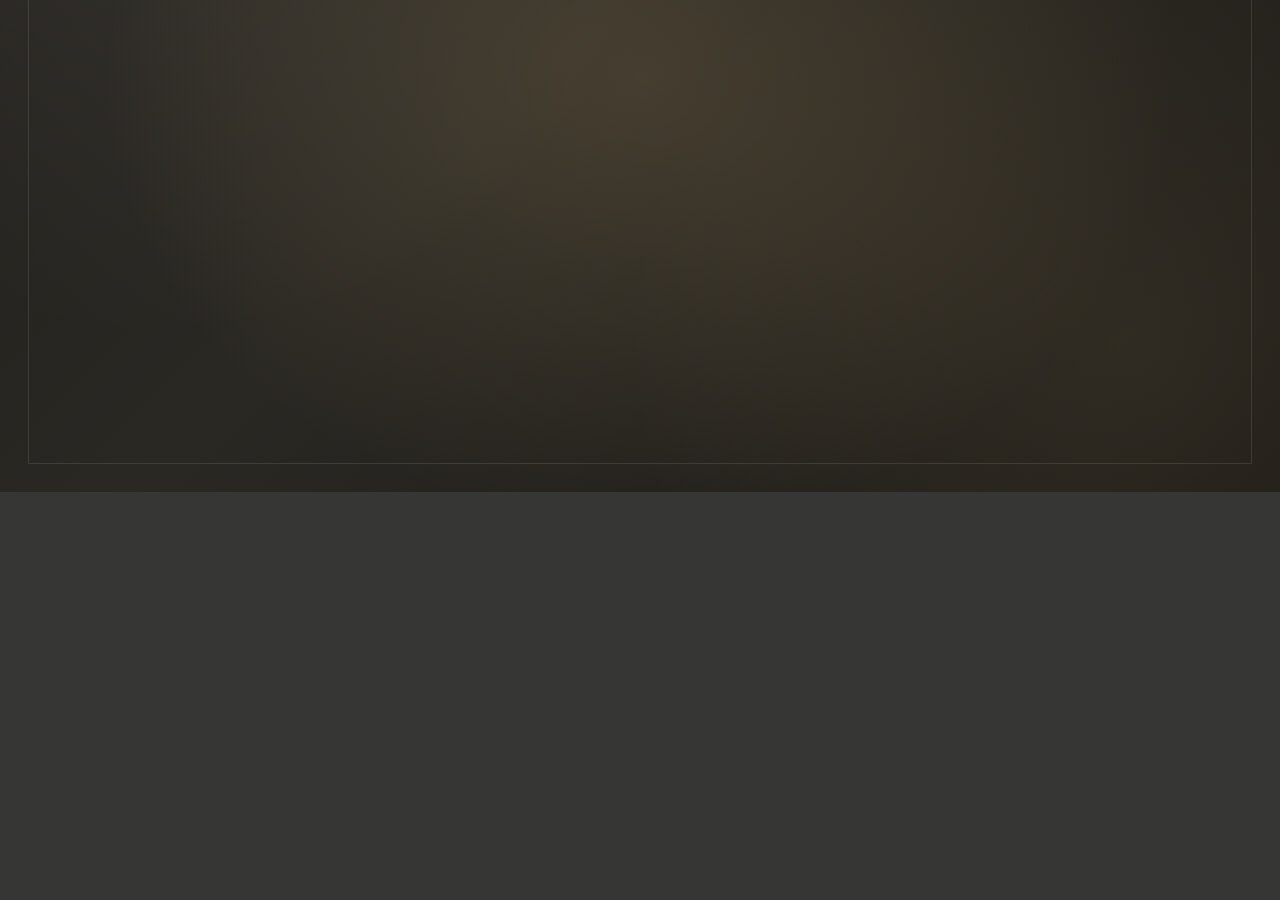
==== commit 220731df: "Update Sculpted Medical Aesthetics website" ====
--- a/index.html
+++ b/index.html
@@ -6,7 +6,7 @@
   <title>Sculpted Medical Aesthetics</title>
   <link rel="preconnect" href="https://fonts.googleapis.com" />
   <link rel="preconnect" href="https://fonts.gstatic.com" crossorigin />
-  <link href="https://fonts.googleapis.com/css2?family=Cormorant+Garamond:ital,wght@0,300;0,400;0,600;1,300;1,400;1,600&family=Montserrat:wght@300;400;500;600;700&display=swap" rel="stylesheet" />
+  <link href="https://fonts.googleapis.com/css2?family=Playfair+Display:ital,wght@0,400;0,600;0,700;1,400;1,600;1,700&family=Montserrat:wght@300;400;500;600;700&display=swap" rel="stylesheet" />
   <link rel="stylesheet" href="css/styles.css" />
 </head>
 <body>
@@ -37,9 +37,10 @@
               <a href="pages/injectables.html#dermal-filler"    class="dropdown-link">Dermal Filler</a>
               <a href="pages/injectables.html#neuromodulators"  class="dropdown-link">Neuromodulators</a>
               <a href="pages/injectables.html#biostimulators"   class="dropdown-link">Biostimulators</a>
-              <a href="pages/injectables.html#deoxycholic-acid" class="dropdown-link">Deoxycholic Acid</a>
-              <a href="pages/injectables.html#prp-prf"          class="dropdown-link">PRP / PRF</a>
-              <a href="pages/injectables.html#lip-enhancement"  class="dropdown-link">Lip Enhancement</a>
+              <a href="pages/injectables.html#prp"              class="dropdown-link">PRP</a>
+              <a href="pages/injectables.html#skin-boosters"    class="dropdown-link">Skin Boosters</a>
+              <a href="pages/injectables.html#deoxycholic-acid"  class="dropdown-link">Deoxycholic Acid</a>
+              <a href="pages/injectables.html#sclerotherapy"     class="dropdown-link">Sclerotherapy</a>
             </div>
           </div>
         </li>
@@ -48,11 +49,9 @@
           <a href="pages/skin.html" class="nav-link">Skin</a>
           <div class="dropdown">
             <div class="dropdown-inner">
-              <a href="pages/skin.html#microneedling"   class="dropdown-link">Microneedling</a>
-              <a href="pages/skin.html#chemical-peels"  class="dropdown-link">Chemical Peels</a>
-              <a href="pages/skin.html#led-therapy"     class="dropdown-link">LED Therapy</a>
-              <a href="pages/skin.html#hydrafacial"     class="dropdown-link">HydraFacial</a>
-              <a href="pages/skin.html#laser"           class="dropdown-link">Laser Treatments</a>
+              <a href="pages/skin.html#clinical-facials" class="dropdown-link">Clinical Facials</a>
+              <a href="pages/skin.html#chemical-peels"   class="dropdown-link">Chemical Peels</a>
+              <a href="pages/skin.html#microneedling"    class="dropdown-link">Microneedling</a>
             </div>
           </div>
         </li>
@@ -61,11 +60,9 @@
           <a href="pages/beauty-bar.html" class="nav-link">Beauty Bar</a>
           <div class="dropdown">
             <div class="dropdown-inner">
-              <a href="pages/beauty-bar.html#lash-extensions" class="dropdown-link">Lash Extensions</a>
-              <a href="pages/beauty-bar.html#brow-lamination"  class="dropdown-link">Brow Lamination</a>
-              <a href="pages/beauty-bar.html#lash-lift"        class="dropdown-link">Lash Lift &amp; Tint</a>
-              <a href="pages/beauty-bar.html#microblading"     class="dropdown-link">Microblading</a>
-              <a href="pages/beauty-bar.html#waxing"           class="dropdown-link">Waxing</a>
+              <a href="pages/beauty-bar.html#brows"  class="dropdown-link">Brows</a>
+              <a href="pages/beauty-bar.html#lashes" class="dropdown-link">Lashes</a>
+              <a href="pages/beauty-bar.html#waxing" class="dropdown-link">Body &amp; Facial Waxing</a>
             </div>
           </div>
         </li>
@@ -74,17 +71,21 @@
           <a href="pages/massage.html" class="nav-link">Massage</a>
           <div class="dropdown">
             <div class="dropdown-inner">
-              <a href="pages/massage.html#swedish"   class="dropdown-link">Swedish Massage</a>
-              <a href="pages/massage.html#deep-tissue" class="dropdown-link">Deep Tissue</a>
-              <a href="pages/massage.html#hot-stone"   class="dropdown-link">Hot Stone</a>
-              <a href="pages/massage.html#prenatal"    class="dropdown-link">Prenatal Massage</a>
-              <a href="pages/massage.html#lymphatic"   class="dropdown-link">Lymphatic Drainage</a>
+              <a href="pages/massage.html#restorative"    class="dropdown-link">Restorative</a>
+              <a href="pages/massage.html#lymphatic"      class="dropdown-link">Lymphatic Drainage</a>
+              <a href="pages/massage.html#prenatal"       class="dropdown-link">Mommy to Be</a>
+              <a href="pages/massage.html#buccal"         class="dropdown-link">Buccal Massage</a>
+              <a href="pages/massage.html#head-in-clouds" class="dropdown-link">Head in the Clouds</a>
             </div>
           </div>
         </li>
 
         <li class="nav-item">
           <a href="pages/contact.html" class="nav-link">Contact</a>
+        </li>
+
+        <li class="nav-item">
+          <a href="#shop" class="nav-link">Shop</a>
         </li>
 
       </ul>
@@ -126,19 +127,19 @@
      ================================================================ -->
 <div class="marquee-strip">
   <div class="marquee-track">
+    <span>Top Rated Clinic</span><span class="marquee-dot">◆</span>
+    <span>Nurse Led</span><span class="marquee-dot">◆</span>
     <span>Science Based Treatments</span><span class="marquee-dot">◆</span>
-    <span>Top-Rated Cosmetic Practice</span><span class="marquee-dot">◆</span>
-    <span>Results-Driven Care</span><span class="marquee-dot">◆</span>
-    <span>Medically Supervised</span><span class="marquee-dot">◆</span>
-    <span>Bedford, Nova Scotia</span><span class="marquee-dot">◆</span>
-    <span>NP-Certified Provider</span><span class="marquee-dot">◆</span>
+    <span>Natural Results</span><span class="marquee-dot">◆</span>
+    <span>Ethical Care</span><span class="marquee-dot">◆</span>
+    <span>Curated Treatment Plans</span><span class="marquee-dot">◆</span>
     <!-- duplicate for seamless loop -->
+    <span>Top Rated Clinic</span><span class="marquee-dot">◆</span>
+    <span>Nurse Led</span><span class="marquee-dot">◆</span>
     <span>Science Based Treatments</span><span class="marquee-dot">◆</span>
-    <span>Top-Rated Cosmetic Practice</span><span class="marquee-dot">◆</span>
-    <span>Results-Driven Care</span><span class="marquee-dot">◆</span>
-    <span>Medically Supervised</span><span class="marquee-dot">◆</span>
-    <span>Bedford, Nova Scotia</span><span class="marquee-dot">◆</span>
-    <span>NP-Certified Provider</span><span class="marquee-dot">◆</span>
+    <span>Natural Results</span><span class="marquee-dot">◆</span>
+    <span>Ethical Care</span><span class="marquee-dot">◆</span>
+    <span>Curated Treatment Plans</span><span class="marquee-dot">◆</span>
   </div>
 </div>
 
@@ -146,15 +147,15 @@
 <!-- ================================================================
      EXPERT SOLUTIONS
      ================================================================ -->
-<section class="expert-solutions">
+<section class="expert-solutions" id="about">
   <div class="container">
     <div class="expert-grid">
 
       <div class="expert-text" data-animate>
         <p class="section-label">Our Approach</p>
-        <h2 class="section-title">Expert Solutions for <em>Every Beauty Goal</em></h2>
-        <p class="section-body">Our passion is matched only by our commitment to your safety. By combining advanced medical techniques with an ethical approach to enhancement, we provide subtle, refined results that never compromise your individuality.</p>
-        <p class="section-body">We aren't here to change who you are — we are here to ensure you walk through the world with the confidence you deserve.</p>
+        <h2 class="section-title">Your Safety is Our <em>Highest Standard</em></h2>
+        <p class="section-body">Choosing an aesthetics provider requires immense trust, and we honor that choice by placing your well-being above all else.</p>
+        <p class="section-body">The Sculpted Approach is rooted entirely in science-based care and strict ethical practices. We don&rsquo;t chase fleeting trends or recommend unnecessary treatments. Instead, we use proven clinical techniques to achieve safe, predictable, and beautifully natural results. We are here to protect your health, honor your individuality, and give you the peace of mind you deserve.</p>
         <div class="expert-stats">
           <div class="stat">
             <span class="stat-number">100+</span>
@@ -165,8 +166,8 @@
             <span class="stat-label">Google Rating</span>
           </div>
           <div class="stat">
-            <span class="stat-number">NP</span>
-            <span class="stat-label">Certified</span>
+            <span class="stat-number">RN</span>
+            <span class="stat-label">Owned</span>
           </div>
         </div>
         <a href="pages/contact.html" class="btn-gold">BOOK NOW &rarr;</a>
@@ -174,9 +175,8 @@
 
       <div class="expert-image" data-animate>
         <div class="img-frame">
-          <div class="img-placeholder grad-warm"></div>
-        </div>
-        <div class="img-accent-box"></div>
+          <img src="assets/images/Expert_Main.jpg" alt="Sculpted clinic space" class="expert-main-photo">
+        </div>
       </div>
 
     </div>
@@ -193,102 +193,50 @@
       <p class="section-label light">What We Offer</p>
       <h2 class="section-title light">Explore Our <em>Service Menu</em></h2>
     </div>
-  </div>
-
-  <div class="services-carousel-wrapper">
-    <button class="carousel-btn" id="servicePrev">&#8592;</button>
-
-    <div class="services-carousel" id="servicesCarousel">
-      <div class="services-track" id="servicesTrack">
-
-        <div class="service-card">
-          <div class="service-label">Injectables</div>
-          <div class="service-img grad-warm"></div>
-          <div class="service-info">
-            <h3>Dermal Filler</h3>
-            <a href="pages/injectables.html#dermal-filler" class="btn-service">LEARN MORE</a>
-          </div>
-        </div>
-
-        <div class="service-card">
-          <div class="service-label">Injectables</div>
-          <div class="service-img grad-gold"></div>
-          <div class="service-info">
-            <h3>Neuromodulators</h3>
-            <a href="pages/injectables.html#neuromodulators" class="btn-service">LEARN MORE</a>
-          </div>
-        </div>
-
-        <div class="service-card">
-          <div class="service-label">Injectables</div>
-          <div class="service-img grad-rose"></div>
-          <div class="service-info">
-            <h3>Biostimulators</h3>
-            <a href="pages/injectables.html#biostimulators" class="btn-service">LEARN MORE</a>
-          </div>
-        </div>
-
-        <div class="service-card">
-          <div class="service-label">Skin</div>
-          <div class="service-img grad-moody"></div>
-          <div class="service-info">
-            <h3>Microneedling</h3>
-            <a href="pages/skin.html#microneedling" class="btn-service">LEARN MORE</a>
-          </div>
-        </div>
-
-        <div class="service-card">
-          <div class="service-label">Skin</div>
-          <div class="service-img grad-taupe"></div>
-          <div class="service-info">
-            <h3>Chemical Peels</h3>
-            <a href="pages/skin.html#chemical-peels" class="btn-service">LEARN MORE</a>
-          </div>
-        </div>
-
-        <div class="service-card">
-          <div class="service-label">Beauty Bar</div>
-          <div class="service-img grad-warm"></div>
-          <div class="service-info">
-            <h3>Lash Extensions</h3>
-            <a href="pages/beauty-bar.html#lash-extensions" class="btn-service">LEARN MORE</a>
-          </div>
-        </div>
-
-        <div class="service-card">
-          <div class="service-label">Beauty Bar</div>
-          <div class="service-img grad-rose"></div>
-          <div class="service-info">
-            <h3>Brow Lamination</h3>
-            <a href="pages/beauty-bar.html#brow-lamination" class="btn-service">LEARN MORE</a>
-          </div>
-        </div>
-
-        <div class="service-card">
-          <div class="service-label">Massage</div>
-          <div class="service-img grad-gold"></div>
-          <div class="service-info">
-            <h3>Swedish Massage</h3>
-            <a href="pages/massage.html#swedish" class="btn-service">LEARN MORE</a>
-          </div>
-        </div>
-
-        <div class="service-card">
-          <div class="service-label">Massage</div>
-          <div class="service-img grad-moody"></div>
-          <div class="service-info">
-            <h3>Deep Tissue</h3>
-            <a href="pages/massage.html#deep-tissue" class="btn-service">LEARN MORE</a>
-          </div>
-        </div>
-
-      </div>
-    </div>
-
-    <button class="carousel-btn" id="serviceNext">&#8594;</button>
-  </div>
-
-  <div class="carousel-dots" id="carouselDots"></div>
+    <div class="services-grid">
+
+      <div class="service-category-card" data-animate>
+        <div class="service-category-img">
+          <img src="assets/images/Injectables_Homepage.jpg" alt="Injectables">
+        </div>
+        <div class="service-category-info">
+          <h3>Injectables</h3>
+          <a href="pages/injectables.html" class="btn-service">LEARN MORE</a>
+        </div>
+      </div>
+
+      <div class="service-category-card" data-animate>
+        <div class="service-category-img">
+          <img src="assets/images/Skin_Homepage.jpg" alt="Skin">
+        </div>
+        <div class="service-category-info">
+          <h3>Skin</h3>
+          <a href="pages/skin.html" class="btn-service">LEARN MORE</a>
+        </div>
+      </div>
+
+      <div class="service-category-card" data-animate>
+        <div class="service-category-img">
+          <img src="assets/images/BeautyBar_Homepage.jpg" alt="Beauty Bar">
+        </div>
+        <div class="service-category-info">
+          <h3>Beauty Bar</h3>
+          <a href="pages/beauty-bar.html" class="btn-service">LEARN MORE</a>
+        </div>
+      </div>
+
+      <div class="service-category-card" data-animate>
+        <div class="service-category-img">
+          <img src="assets/images/Massage_Homepage.jpg" alt="Massage">
+        </div>
+        <div class="service-category-info">
+          <h3>Massage</h3>
+          <a href="pages/massage.html" class="btn-service">LEARN MORE</a>
+        </div>
+      </div>
+
+    </div>
+  </div>
 </section>
 
 
@@ -298,60 +246,52 @@
 <section class="team-section">
   <div class="container">
     <div class="section-header" data-animate>
-      <p class="section-label">The Experts Behind Your Results</p>
-      <h2 class="section-title">Meet Your <em>Professional Team</em></h2>
-    </div>
-    <div class="team-grid">
-
-      <div class="team-card" data-animate>
-        <div class="team-photo-wrapper">
-          <img src="assets/images/Morgan.jpg" alt="Morgan" class="team-photo">
-        </div>
-        <div class="team-info">
-          <h3 class="team-name">Morgan</h3>
-          <p class="team-role">Injector</p>
-          <div class="team-divider"></div>
-          <p class="team-bio">With years of experience in medical aesthetics and a dedication to natural-looking results, she brings both clinical expertise and artistic vision to every treatment.</p>
-        </div>
-      </div>
-
-      <div class="team-card" data-animate>
-        <div class="team-photo-wrapper">
-          <img src="assets/images/Stacy.jpg" alt="Stacy" class="team-photo">
-        </div>
-        <div class="team-info">
-          <h3 class="team-name">Stacy</h3>
-          <p class="team-role">Authorized Prescriber</p>
-          <div class="team-divider"></div>
-          <p class="team-bio">As an authorized prescriber, she ensures every treatment plan is medically sound, safe, and tailored to deliver the best possible outcomes for each client.</p>
-        </div>
-      </div>
-
-      <div class="team-card" data-animate>
-        <div class="team-photo-wrapper">
-          <img src="assets/images/Avery.jpg" alt="Avery" class="team-photo">
-        </div>
-        <div class="team-info">
-          <h3 class="team-name">Avery</h3>
-          <p class="team-role">Aesthetician</p>
-          <div class="team-divider"></div>
-          <p class="team-bio">Specializing in advanced skincare and beauty services, she is passionate about helping clients feel their most radiant and confident selves.</p>
-        </div>
-      </div>
-
-      <div class="team-card" data-animate>
-        <div class="team-photo-wrapper">
-          <img src="assets/images/Rowen.png" alt="Rowan" class="team-photo">
-        </div>
-        <div class="team-info">
-          <h3 class="team-name">Rowan</h3>
-          <p class="team-role">Massage Therapist</p>
-          <div class="team-divider"></div>
-          <p class="team-bio">A certified registered massage therapist with expertise in therapeutic and relaxation massage techniques tailored to your individual needs.</p>
-        </div>
-      </div>
-
-    </div>
+      <p class="section-label light">The Faces Behind Your Glow</p>
+      <h2 class="section-title light">Meet Your <em>Professional Team</em></h2>
+    </div>
+  </div>
+  <div class="team-strip">
+
+    <div class="team-strip-card" data-animate>
+      <img src="assets/images/Morgan.jpg" alt="Morgan" class="team-strip-photo">
+      <div class="team-strip-overlay">
+        <h3 class="team-strip-name">Morgan</h3>
+        <p class="team-strip-role">Founder + Registered Nurse</p>
+        <div class="team-strip-divider"></div>
+        <p class="team-strip-bio">The heart of Sculpted Medical Aesthetics. Where advanced medical artistry meets tailored aesthetic care. Dedicated to enhancing your natural features safely and beautifully.</p>
+      </div>
+    </div>
+
+    <div class="team-strip-card" data-animate>
+      <img src="assets/images/Stacy.jpg" alt="Stacy" class="team-strip-photo">
+      <div class="team-strip-overlay">
+        <h3 class="team-strip-name">Stacy</h3>
+        <p class="team-strip-role">Nurse Practitioner + Authorized Prescriber</p>
+        <div class="team-strip-divider"></div>
+        <p class="team-strip-bio">Advanced clinical training meets a patient-first philosophy &mdash; delivering safe, evidence-based care at every visit.</p>
+      </div>
+    </div>
+
+    <div class="team-strip-card" data-animate>
+      <img src="assets/images/Avery.jpg" alt="Avery" class="team-strip-photo">
+      <div class="team-strip-overlay">
+        <h3 class="team-strip-name">Avery</h3>
+        <p class="team-strip-role">Aesthetician</p>
+        <div class="team-strip-divider"></div>
+        <p class="team-strip-bio">An amazing talent with a passion for client care. She goes above and beyond to ensure every treatment is a beautiful, uplifting experience.</p>
+      </div>
+    </div>
+
+    <div class="team-strip-card" data-animate>
+      <img src="assets/images/Rowen.png" alt="Rowen" class="team-strip-photo">
+      <div class="team-strip-overlay">
+        <h3 class="team-strip-name">Rowen</h3>
+        <p class="team-strip-role">Registered Massage Therapist</p>
+        <div class="team-strip-divider"></div>
+        <p class="team-strip-bio">Bringing almost a decade of experience and a mastery of advanced specialties, she tailors every session to your body&rsquo;s unique needs. Her gentle, welcoming approach leaves her clients feeling at home on her table.</p>
+      </div>
+    </div>
+
   </div>
 </section>
 
@@ -375,32 +315,32 @@
 
         <div class="testimonial-card">
           <div class="review-stars">★★★★★</div>
-          <p class="testimonial-quote">"Absolutely incredible results. I've been coming here for some time now and absolutely love the brow lift! She's been very professional and describes exactly what is expected. Definitely recommend it!"</p>
-          <p class="testimonial-author">— Sarah M.</p>
+          <p class="testimonial-quote">"Today I went to see Avery for her sculpted brow and lash package and if I had to summarize the experience in one word it would be 'wow'. She knows her stuff! She is so beyond kind and easy to talk to, and her work is beyond phenomenal…"</p>
+          <p class="testimonial-author">&mdash; A.G.</p>
         </div>
 
         <div class="testimonial-card">
           <div class="review-stars">★★★★★</div>
-          <p class="testimonial-quote">"I walked in feeling nervous and walked out feeling like myself again. The results are so natural — exactly what I was hoping for. Highly, highly recommend."</p>
-          <p class="testimonial-author">— Jessica R.</p>
+          <p class="testimonial-quote">"Stacy is so lovely. Helpful, informative and kind. A great experience. I look forward to seeing her for another appointment soon!"</p>
+          <p class="testimonial-author">&mdash; N.C.</p>
         </div>
 
         <div class="testimonial-card">
           <div class="review-stars">★★★★★</div>
-          <p class="testimonial-quote">"Best decision I ever made. The professionalism, the atmosphere, the results — everything exceeded my expectations. I won't go anywhere else."</p>
-          <p class="testimonial-author">— Amanda L.</p>
+          <p class="testimonial-quote">"A warm and welcoming office. Morgan was incredibly professional and knowledgeable. She explained the procedures, the products and differences. She set a realistic plan and follow up. I look forward to continuing care."</p>
+          <p class="testimonial-author">&mdash; E.C.</p>
         </div>
 
         <div class="testimonial-card">
           <div class="review-stars">★★★★★</div>
-          <p class="testimonial-quote">"I was so impressed with the level of care and attention I received. The space is beautiful, the staff is warm, and the results speak for themselves. Truly a 5-star experience."</p>
-          <p class="testimonial-author">— Natalie K.</p>
+          <p class="testimonial-quote">"Morgan & her team are incredible! I cannot recommend Sculpted enough, they are a group of very talented women. My recent eye lash lift & brow lamination from Avery was gorgeous. PLUS "” parking and a great location."</p>
+          <p class="testimonial-author">&mdash; M.H.</p>
         </div>
 
         <div class="testimonial-card">
           <div class="review-stars">★★★★★</div>
-          <p class="testimonial-quote">"Coming here has genuinely boosted my confidence. Every visit feels so personalized — she takes the time to understand exactly what you want and delivers every single time."</p>
-          <p class="testimonial-author">— Olivia T.</p>
+          <p class="testimonial-quote">"Had an excellent experience with Rowen. She is professional, friendly and created a comfortable environment. I strongly recommend her and will be booking with her again. 5 stars for sure!"</p>
+          <p class="testimonial-author">&mdash; L.W.</p>
         </div>
 
       </div>
@@ -422,14 +362,14 @@
 <!-- ================================================================
      SHOP SKINCARE BANNER
      ================================================================ -->
-<section class="shop-banner">
-  <div class="shop-banner-bg grad-taupe"></div>
-  <div class="shop-banner-overlay"></div>
+<section class="shop-banner" id="shop">
+  <div class="shop-banner-bg"></div>
   <div class="shop-banner-content" data-animate>
-    <p class="section-label light">Curated For You</p>
-    <h2 class="shop-title">SHOP OUR <em>MEDICAL GRADE<br>SKINCARE</em> ONLINE</h2>
-    <p class="shop-subtitle">Discover curated, clinical-grade skincare that delivers real results — handpicked by professionals who know skin best.</p>
-    <a href="#" class="btn-outline-light">SHOP NOW &rarr;</a>
+    <p class="shop-eyebrow"><span class="shop-coming-pulse"></span>Coming Soon</p>
+    <h2 class="shop-title">SOMETHING <em>BEAUTIFUL</em><br>IS ON THE WAY</h2>
+    <div class="shop-divider"></div>
+    <p class="shop-subtitle">Our curated collection of medical-grade skincare is launching soon &mdash; thoughtfully chosen by our professionals to deliver real, lasting results.</p>
+    <a href="pages/contact.html" class="btn-outline-light">NOTIFY ME &rarr;</a>
   </div>
 </section>
 
@@ -442,9 +382,8 @@
 
     <!-- Brand -->
     <div class="footer-brand">
-      <a href="index.html" class="footer-logo logo-placeholder">
-        <span class="logo-main">SCULPTED</span>
-        <span class="logo-sub">MEDICAL AESTHETICS</span>
+      <a href="index.html" class="footer-logo">
+        <img src="assets/images/Sculpted.png" alt="Sculpted" class="footer-logo-img">
       </a>
       <div class="footer-socials">
         <a href="https://www.facebook.com/profile.php?id=100095470361294" target="_blank" rel="noopener" class="social-icon" aria-label="Facebook">
@@ -474,9 +413,9 @@
       <h4>Quick Links</h4>
       <ul>
         <li><a href="index.html">Home</a></li>
-        <li><a href="#">About</a></li>
-        <li><a href="#">Shop</a></li>
-        <li><a href="#">Gift Cards</a></li>
+        <li><a href="#about">About</a></li>
+        <li><a href="#shop">Shop</a></li>
+        <li><a href="https://app.squareup.com/gift/MLVSPW7R7DYFF/order" target="_blank" rel="noopener">Gift Cards</a></li>
         <li><a href="pages/contact.html">Contact</a></li>
       </ul>
     </div>
@@ -496,7 +435,7 @@
     <div class="footer-contact">
       <div class="footer-contact-block">
         <h4>Get In Touch</h4>
-        <a href="tel:9025219278">Call or Text (902) 521-9278</a>
+        <a href="tel:9024484399">Call or Text (902) 448-4399</a>
         <a href="mailto:scupltedmedaesthetics@gmail.com">Email Us</a>
       </div>
       <div class="footer-contact-block">
@@ -522,43 +461,43 @@
         <a href="pages/injectables.html#dermal-filler">Dermal Filler</a>
         <a href="pages/injectables.html#neuromodulators">Neuromodulators</a>
         <a href="pages/injectables.html#biostimulators">Biostimulators</a>
+        <a href="pages/injectables.html#prp">PRP</a>
+        <a href="pages/injectables.html#skin-boosters">Skin Boosters</a>
         <a href="pages/injectables.html#deoxycholic-acid">Deoxycholic Acid</a>
-        <a href="pages/injectables.html#prp-prf">PRP / PRF</a>
-        <a href="pages/injectables.html#lip-enhancement">Lip Enhancement</a>
+        <a href="pages/injectables.html#sclerotherapy">Sclerotherapy</a>
       </div>
     </li>
     <li class="mobile-nav-item">
       <a href="pages/skin.html" class="mobile-nav-link">Skin</a>
       <div class="mobile-nav-sub">
+        <a href="pages/skin.html#clinical-facials">Clinical Facials</a>
+        <a href="pages/skin.html#chemical-peels">Chemical Peels</a>
         <a href="pages/skin.html#microneedling">Microneedling</a>
-        <a href="pages/skin.html#chemical-peels">Chemical Peels</a>
-        <a href="pages/skin.html#led-therapy">LED Therapy</a>
-        <a href="pages/skin.html#hydrafacial">HydraFacial</a>
-        <a href="pages/skin.html#laser">Laser Treatments</a>
       </div>
     </li>
     <li class="mobile-nav-item">
       <a href="pages/beauty-bar.html" class="mobile-nav-link">Beauty Bar</a>
       <div class="mobile-nav-sub">
-        <a href="pages/beauty-bar.html#lash-extensions">Lash Extensions</a>
-        <a href="pages/beauty-bar.html#brow-lamination">Brow Lamination</a>
-        <a href="pages/beauty-bar.html#lash-lift">Lash Lift &amp; Tint</a>
-        <a href="pages/beauty-bar.html#microblading">Microblading</a>
-        <a href="pages/beauty-bar.html#waxing">Waxing</a>
+        <a href="pages/beauty-bar.html#brows">Brows</a>
+        <a href="pages/beauty-bar.html#lashes">Lashes</a>
+        <a href="pages/beauty-bar.html#waxing">Body &amp; Facial Waxing</a>
       </div>
     </li>
     <li class="mobile-nav-item">
       <a href="pages/massage.html" class="mobile-nav-link">Massage</a>
       <div class="mobile-nav-sub">
-        <a href="pages/massage.html#swedish">Swedish Massage</a>
-        <a href="pages/massage.html#deep-tissue">Deep Tissue</a>
-        <a href="pages/massage.html#hot-stone">Hot Stone</a>
-        <a href="pages/massage.html#prenatal">Prenatal Massage</a>
+        <a href="pages/massage.html#restorative">Restorative</a>
         <a href="pages/massage.html#lymphatic">Lymphatic Drainage</a>
+        <a href="pages/massage.html#prenatal">Mommy to Be</a>
+        <a href="pages/massage.html#buccal">Buccal Massage</a>
+        <a href="pages/massage.html#head-in-clouds">Head in the Clouds</a>
       </div>
     </li>
     <li class="mobile-nav-item">
       <a href="pages/contact.html" class="mobile-nav-link">Contact</a>
+    </li>
+    <li class="mobile-nav-item">
+      <a href="#shop" class="mobile-nav-link">Shop</a>
     </li>
   </ul>
   <div class="mobile-nav-divider"></div>
--- a/css/styles.css
+++ b/css/styles.css
@@ -14,7 +14,7 @@
   --text-muted:    #9A9890;
   --text-dark:     #2A2920;
   --border-gold:   rgba(200,194,180,0.22);
-  --font-display:  'Cormorant Garamond', serif;
+  --font-display:  'Playfair Display', serif;
   --font-body:     'Montserrat', sans-serif;
   --ease:          cubic-bezier(0.4, 0, 0.2, 1);
   --transition:    all 0.35s cubic-bezier(0.4, 0, 0.2, 1);
@@ -49,8 +49,21 @@
   letter-spacing: 0.32em; text-transform: uppercase;
   color: rgba(200,194,180,0.22);
 }
-/* shop banner & hero still need a real background */
-.shop-banner-bg { background: #2A2A29; }
+/* shop banner background — Coming Soon treatment */
+.shop-banner-bg {
+  background:
+    radial-gradient(ellipse 70% 90% at 50% 50%, rgba(201, 169, 110, 0.18) 0%, transparent 60%),
+    radial-gradient(circle at 12% 18%, rgba(200, 194, 180, 0.10) 0%, transparent 40%),
+    radial-gradient(circle at 88% 82%, rgba(201, 169, 110, 0.10) 0%, transparent 38%),
+    linear-gradient(135deg, #1F1D1A 0%, #2A2823 45%, #1B1916 100%);
+}
+.shop-banner-bg::after {
+  content: '';
+  position: absolute;
+  top: 28px; left: 28px; right: 28px; bottom: 28px;
+  border: 1px solid rgba(200, 194, 180, 0.14);
+  pointer-events: none;
+}
 
 /* ===== TYPOGRAPHY ===== */
 h1,h2,h3,h4 { font-family: var(--font-display); font-weight: 400; line-height: 1.1; }
@@ -304,6 +317,8 @@
   gap: 90px; align-items: center;
 }
 .expert-text .section-title { color: var(--text-dark); }
+.expert-text .section-label { color: #6B6860; }
+.expert-text .section-title em { color: #6B6860; }
 .expert-stats {
   display: flex; gap: 40px; margin: 40px 0;
   padding: 30px 0;
@@ -317,16 +332,20 @@
 }
 .stat-label {
   display: block; font-size: 8.5px; letter-spacing: 0.22em;
-  text-transform: uppercase; color: var(--gold); font-weight: 600;
+  text-transform: uppercase; color: #6B6860; font-weight: 600;
 }
 .expert-image { position: relative; }
-.img-frame { position: relative; aspect-ratio: 3/4; overflow: hidden; }
-.img-frame .img-placeholder { width: 100%; height: 100%; }
-.img-accent-box {
-  position: absolute; bottom: -26px; right: -26px;
-  width: 58%; height: 58%;
-  border: 2px solid var(--gold); opacity: 0.28; z-index: -1;
-}
+.img-frame {
+  position: relative; aspect-ratio: 3/4; overflow: hidden;
+  box-shadow: 0 20px 60px rgba(0, 0, 0, 0.12);
+}
+.img-frame::after {
+  content: '';
+  position: absolute; inset: 0;
+  background: radial-gradient(ellipse at center, transparent 40%, rgba(36, 36, 34, 0.55) 100%);
+  pointer-events: none; z-index: 1;
+}
+.expert-main-photo { width: 100%; height: 100%; object-fit: cover; object-position: center; display: block; }
 
 /* ================================================================
    SERVICE MENU
@@ -376,31 +395,62 @@
 .dot.active { background: var(--gold); width: 24px; border-radius: 3px; }
 
 /* ================================================================
+   SERVICE CATEGORY GRID
+   ================================================================ */
+.services-grid {
+  display: grid; grid-template-columns: repeat(4, 1fr); gap: 28px;
+}
+.service-category-card { cursor: pointer; transition: var(--transition); }
+.service-category-card:hover { transform: translateY(-5px); }
+.service-category-img {
+  aspect-ratio: 2/3; width: 100%; overflow: hidden; position: relative;
+  transition: transform 0.6s ease;
+}
+.service-category-card:hover .service-category-img { transform: scale(1.04); }
+.service-category-img img { width: 100%; height: 100%; object-fit: cover; display: block; position: absolute; inset: 0; }
+.service-category-info { padding-top: 18px; }
+.service-category-info h3 {
+  font-family: var(--font-display); font-size: 1.75rem;
+  color: var(--cream); margin-bottom: 16px;
+  font-weight: 400; letter-spacing: 0.04em;
+}
+@media (max-width: 900px) { .services-grid { grid-template-columns: 1fr 1fr; } }
+@media (max-width: 600px) { .services-grid { grid-template-columns: 1fr; } }
+
+/* ================================================================
    MEET THE TEAM
    ================================================================ */
-.team-section { padding: 130px 0; background: var(--bg-light); }
-.team-grid {
-  display: grid; grid-template-columns: repeat(4,1fr); gap: 28px;
-}
-.team-card {
-  border: 1px solid rgba(36,36,34,0.11); background: #fff;
-  overflow: hidden; transition: var(--transition);
-}
-.team-card:hover { transform: translateY(-5px); box-shadow: 0 24px 64px rgba(36,36,34,0.13); }
-.team-photo-wrapper { overflow: hidden; aspect-ratio: 3/4; }
-.team-photo { width: 100%; height: 100%; object-fit: cover; transition: transform 0.6s ease; }
-.team-card:hover .team-photo { transform: scale(1.05); }
-.team-info { padding: 28px 28px 32px; }
-.team-name {
-  font-family: var(--font-display); font-size: 1.65rem;
-  color: var(--text-dark); margin-bottom: 6px;
-}
-.team-role {
-  font-size: 9.5px; font-weight: 600; letter-spacing: 0.16em;
-  text-transform: uppercase; color: var(--gold); margin-bottom: 18px;
-}
-.team-divider { width: 38px; height: 1px; background: var(--gold); margin-bottom: 16px; opacity: 0.45; }
-.team-bio { font-size: 13px; line-height: 1.75; color: #666666; }
+.team-section { padding: 130px 0 0; background: var(--bg-secondary); }
+.team-strip {
+  display: grid; grid-template-columns: repeat(4, 1fr);
+  height: 700px; margin-top: 64px;
+}
+.team-strip-card { position: relative; overflow: hidden; cursor: pointer; }
+.team-strip-photo { width: 100%; height: 100%; object-fit: cover; display: block; transition: transform 0.7s ease; }
+.team-strip-card:hover .team-strip-photo { transform: scale(1.06); }
+.team-strip-overlay {
+  position: absolute; bottom: 0; left: 0; right: 0;
+  padding: 60px 28px 36px;
+  background: linear-gradient(to top, rgba(36,36,34,0.95) 0%, rgba(36,36,34,0.5) 55%, transparent 100%);
+  transition: padding 0.4s ease;
+}
+.team-strip-card:hover .team-strip-overlay { padding-bottom: 44px; }
+.team-strip-name { font-family: var(--font-display); font-size: 2rem; color: var(--cream); font-weight: 400; margin-bottom: 8px; letter-spacing: 0.04em; }
+.team-strip-role { font-size: 9px; font-weight: 600; letter-spacing: 0.24em; text-transform: uppercase; color: var(--gold); }
+.team-strip-divider {
+  width: 0; height: 1px; background: var(--gold); opacity: 0.6;
+  margin: 16px 0 14px;
+  transition: width 0.45s ease 0.05s, opacity 0.45s ease 0.05s;
+}
+.team-strip-bio {
+  font-size: 12.5px; line-height: 1.75; color: rgba(245,240,230,0.82);
+  font-family: var(--font-body); letter-spacing: 0.02em;
+  opacity: 0; transform: translateY(10px);
+  transition: opacity 0.4s ease 0.18s, transform 0.4s ease 0.18s;
+  max-width: 88%;
+}
+.team-strip-card:hover .team-strip-divider { width: 36px; opacity: 0.6; }
+.team-strip-card:hover .team-strip-bio { opacity: 1; transform: translateY(0); }
 
 /* ================================================================
    CLIENT RESULTS
@@ -432,15 +482,53 @@
 /* ================================================================
    SHOP BANNER
    ================================================================ */
-.shop-banner { position: relative; padding: 150px 60px; overflow: hidden; }
+.shop-banner { position: relative; padding: 170px 60px; overflow: hidden; text-align: center; }
 .shop-banner-bg { position: absolute; inset: 0; }
-.shop-banner-overlay { position: absolute; inset: 0; background: rgba(36,36,34,0.60); }
-.shop-banner-content { position: relative; z-index: 1; max-width: 580px; }
+.shop-banner-overlay { display: none; }
+.shop-banner-content { position: relative; z-index: 2; max-width: 720px; margin: 0 auto; }
+.shop-eyebrow {
+  font-family: var(--font-body); font-size: 11px; font-weight: 600;
+  letter-spacing: 0.48em; text-transform: uppercase;
+  color: var(--gold-light); margin-bottom: 32px;
+  display: inline-flex; align-items: center; gap: 16px;
+}
+.shop-eyebrow::before, .shop-eyebrow::after {
+  content: ''; width: 36px; height: 1px;
+  background: linear-gradient(to right, transparent, var(--gold), transparent);
+  opacity: 0.8;
+}
 .shop-title {
-  font-family: var(--font-display); font-size: clamp(2rem,4vw,3.6rem);
-  color: var(--cream); font-weight: 300; line-height: 1.15; margin-bottom: 20px;
-}
-.shop-subtitle { font-size: 14px; line-height: 1.8; color: rgba(245,244,240,0.68); margin-bottom: 38px; }
+  font-family: var(--font-display); font-size: clamp(2.8rem, 6vw, 5rem);
+  color: var(--cream); font-weight: 300; line-height: 1.05; margin-bottom: 28px;
+  letter-spacing: 0.04em;
+}
+.shop-title em {
+  font-style: italic; font-weight: 400;
+  background: linear-gradient(135deg, #E8D9B0 0%, #C9A96E 50%, #E8D9B0 100%);
+  -webkit-background-clip: text;
+  background-clip: text;
+  -webkit-text-fill-color: transparent;
+}
+.shop-divider {
+  width: 60px; height: 1px; background: var(--gold);
+  margin: 28px auto; opacity: 0.6;
+}
+.shop-subtitle {
+  font-size: 14px; line-height: 1.9; color: rgba(245,244,240,0.75);
+  max-width: 540px; margin: 0 auto 40px;
+}
+.shop-coming-pulse {
+  display: inline-block; width: 8px; height: 8px; border-radius: 50%;
+  background: var(--gold); vertical-align: middle;
+  box-shadow: 0 0 0 0 rgba(201,169,110,0.7);
+  animation: shopPulse 2.2s ease-out infinite;
+}
+.shop-eyebrow .shop-coming-pulse { margin-right: 0; }
+@keyframes shopPulse {
+  0%   { box-shadow: 0 0 0 0 rgba(201,169,110,0.55); }
+  70%  { box-shadow: 0 0 0 14px rgba(201,169,110,0); }
+  100% { box-shadow: 0 0 0 0 rgba(201,169,110,0); }
+}
 
 /* ================================================================
    FOOTER
@@ -449,21 +537,26 @@
   background: var(--bg-secondary);
   border-top: 1px solid var(--border-gold);
   opacity: 0;
-  transform: translateY(28px);
-  transition: opacity 0.7s ease, transform 0.7s ease;
+  transform: translateY(72px);
+  transition: opacity 0.75s ease, transform 0.75s cubic-bezier(0.22, 1, 0.36, 1);
 }
 .footer.footer-visible {
   opacity: 1;
   transform: translateY(0);
 }
+.footer:not(.footer-visible) {
+  transform: translateY(72px);
+  opacity: 0;
+}
 .footer-container {
-  max-width: 1200px; margin: 0 auto; padding: 88px 48px 60px;
+  max-width: 1200px; margin: 0 auto; padding: 22px 48px 28px;
   display: grid; grid-template-columns: 1.2fr 0.8fr 0.8fr 1.1fr 2.05fr;
-  gap: 44px; align-items: stretch;
-}
-.footer-logo { display: flex; flex-direction: column; margin-bottom: 26px; }
+  gap: 28px; align-items: stretch;
+}
+.footer-logo { display: flex; flex-direction: column; margin-bottom: 0; }
 .footer-logo .logo-main { font-size: 32px; }
-.footer-socials { display: flex; gap: 14px; margin-bottom: 26px; }
+.footer-logo-img { height: 130px; width: auto; max-width: 240px; object-fit: contain; margin-bottom: 0; }
+.footer-socials { display: flex; gap: 12px; margin-bottom: 4px; }
 .social-icon {
   width: 40px; height: 40px; border: 1px solid var(--border-gold);
   display: flex; align-items: center; justify-content: center;
@@ -478,14 +571,15 @@
   letter-spacing: 0.14em; transition: var(--transition);
 }
 .btn-book-footer:hover { border-color: var(--gold); color: var(--gold); }
+.footer-links, .footer-contact { padding-top: 34px; }
 .footer-links h4, .footer-contact h4 {
   font-family: var(--font-body); font-size: 9.5px; font-weight: 600;
-  letter-spacing: 0.26em; color: var(--gold); margin-bottom: 20px; text-transform: uppercase;
+  letter-spacing: 0.26em; color: var(--gold); margin-bottom: 10px; text-transform: uppercase;
 }
 .footer-links ul { display: flex; flex-direction: column; gap: 13px; }
 .footer-links a { font-size: 12px; color: var(--text-muted); letter-spacing: 0.04em; transition: color 0.2s; }
 .footer-links a:hover { color: var(--cream); }
-.footer-contact-block { margin-bottom: 28px; }
+.footer-contact-block { margin-bottom: 16px; }
 .footer-contact p { font-size: 12px; color: var(--text-muted); line-height: 1.8; }
 .footer-contact a { font-size: 12px; color: var(--text-muted); transition: color 0.2s; display: block; margin-bottom: 8px; }
 .footer-contact a:hover { color: var(--cream); }
@@ -495,15 +589,15 @@
   overflow: hidden;
   border: 1px solid rgba(196,163,90,0.35);
   border-radius: 14px;
-  min-height: 220px;
+  min-height: 140px;
   box-shadow: 0 8px 32px rgba(0,0,0,0.35), 0 0 0 1px rgba(200,194,180,0.14), inset 0 0 0 1px rgba(255,255,255,0.03);
 }
 .footer-map iframe {
-  width: 100%; height: 100%; display: block; min-height: 220px;
-  filter: grayscale(1) invert(1) contrast(0.85) brightness(0.9) hue-rotate(180deg);
+  width: 100%; height: 100%; display: block; min-height: 140px;
+  filter: grayscale(0.25) brightness(1.02);
   transition: filter 0.5s ease;
 }
-.footer-map:hover iframe { filter: grayscale(0.2) invert(0) contrast(1) brightness(1) hue-rotate(0deg); }
+.footer-map:hover iframe { filter: grayscale(0) brightness(1); }
 
 /* Review nudge under testimonials */
 .review-nudge {
@@ -524,7 +618,7 @@
 /* Footer review link */
 .footer-review-link {
   display: inline-flex; align-items: center; gap: 5px;
-  margin-top: 18px;
+  margin-top: 4px;
   font-family: var(--font-body); font-size: 10px;
   letter-spacing: 0.1em; color: var(--text-muted);
   transition: color 0.25s ease;
@@ -534,7 +628,7 @@
 .footer-review-link:hover { color: var(--gold); }
 
 .footer-bottom {
-  border-top: 1px solid var(--border-gold); padding: 22px 48px; text-align: center;
+  border-top: 1px solid var(--border-gold); padding: 14px 48px; text-align: center;
 }
 .footer-bottom p { font-size: 10.5px; color: var(--text-muted); letter-spacing: 0.05em; }
 
@@ -735,7 +829,8 @@
    ================================================================ */
 @media (max-width: 900px) {
   .expert-grid, .contact-grid { grid-template-columns: 1fr; gap: 48px; }
-  .team-grid { grid-template-columns: 1fr 1fr; gap: 24px; }
+  .team-strip { grid-template-columns: 1fr 1fr; height: auto; }
+  .team-strip-card { height: 480px; }
   .service-card { flex: 0 0 calc((100% - 24px) / 2); }
   .footer-container { grid-template-columns: 1fr 1fr; gap: 40px; }
   .footer-map { grid-column: 1 / -1; min-height: 200px; }
@@ -767,7 +862,7 @@
 }
 @media (max-width: 600px) {
   .service-card { flex: 0 0 85%; }
-  .team-grid { grid-template-columns: 1fr; }
+  .team-strip { grid-template-columns: 1fr; }
   .footer-container { grid-template-columns: 1fr; }
   .container { padding: 0 20px; }
   .shop-banner { padding: 100px 28px; }
